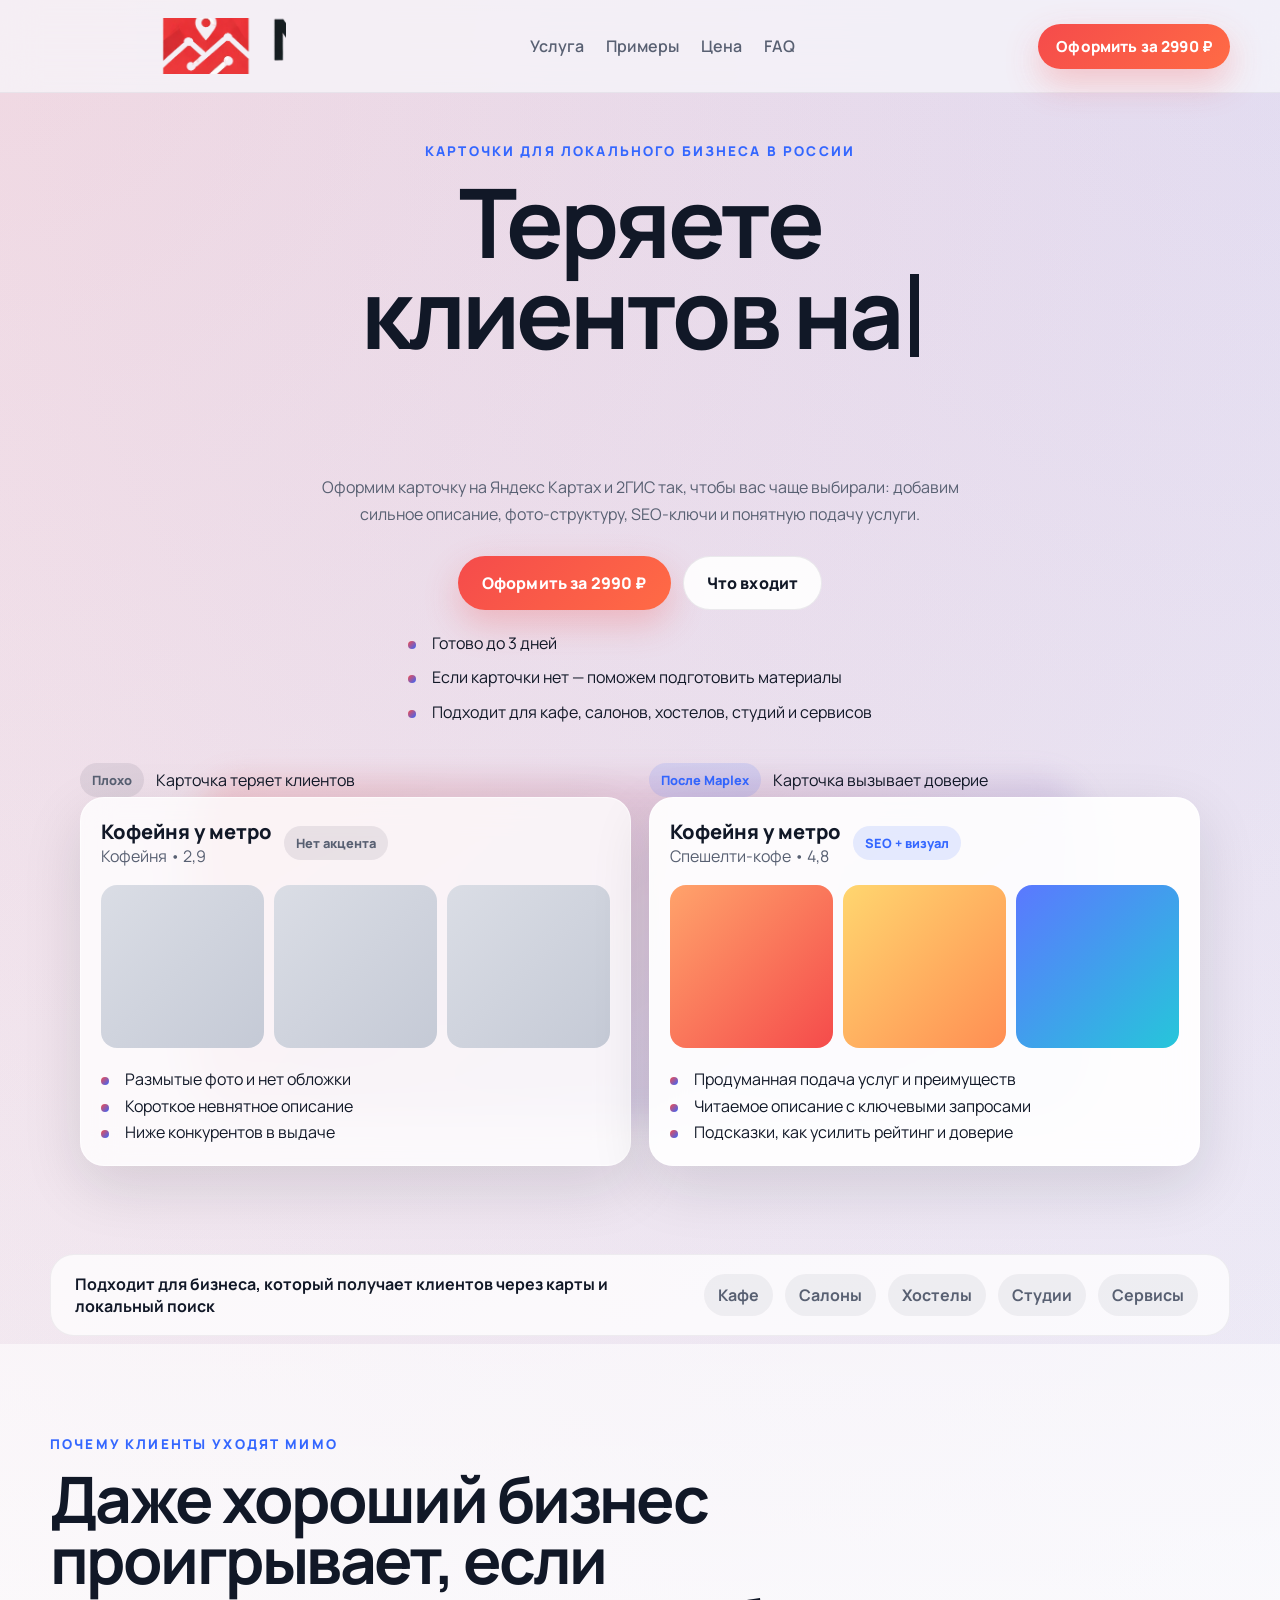
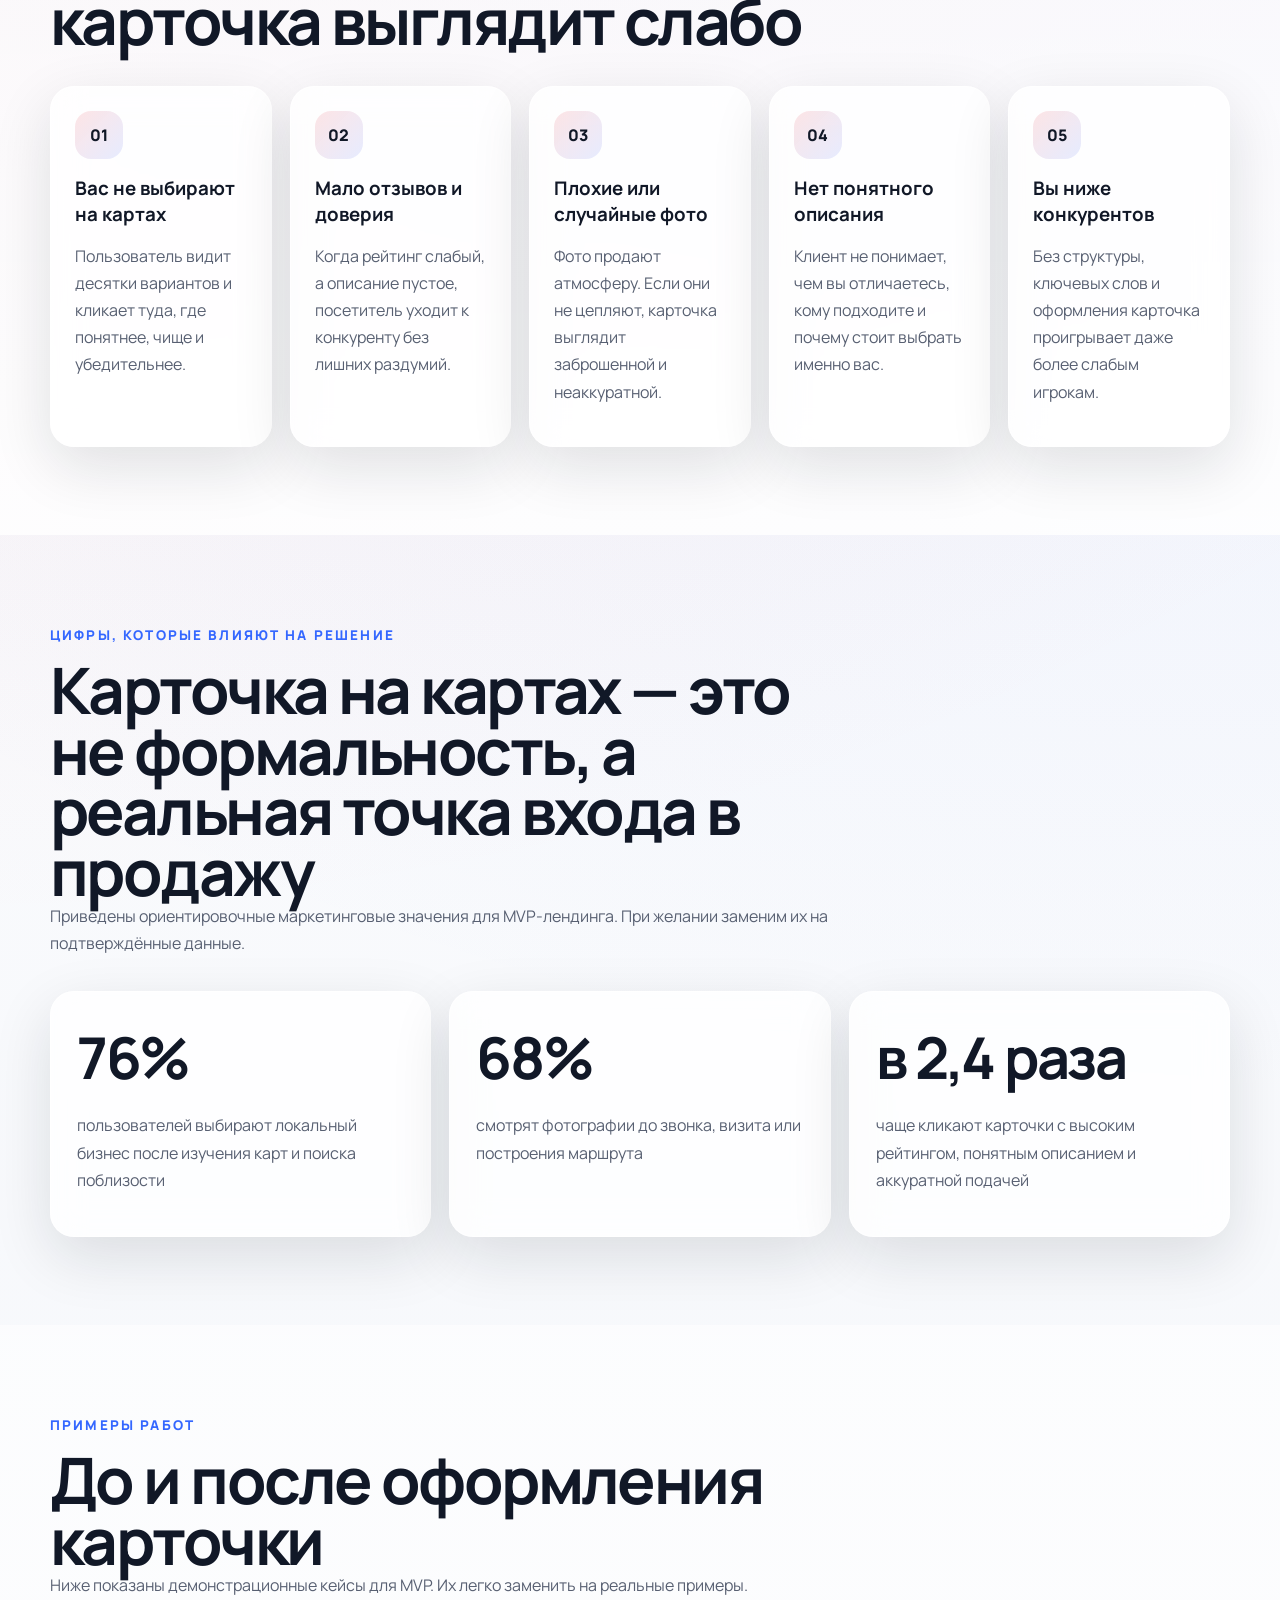
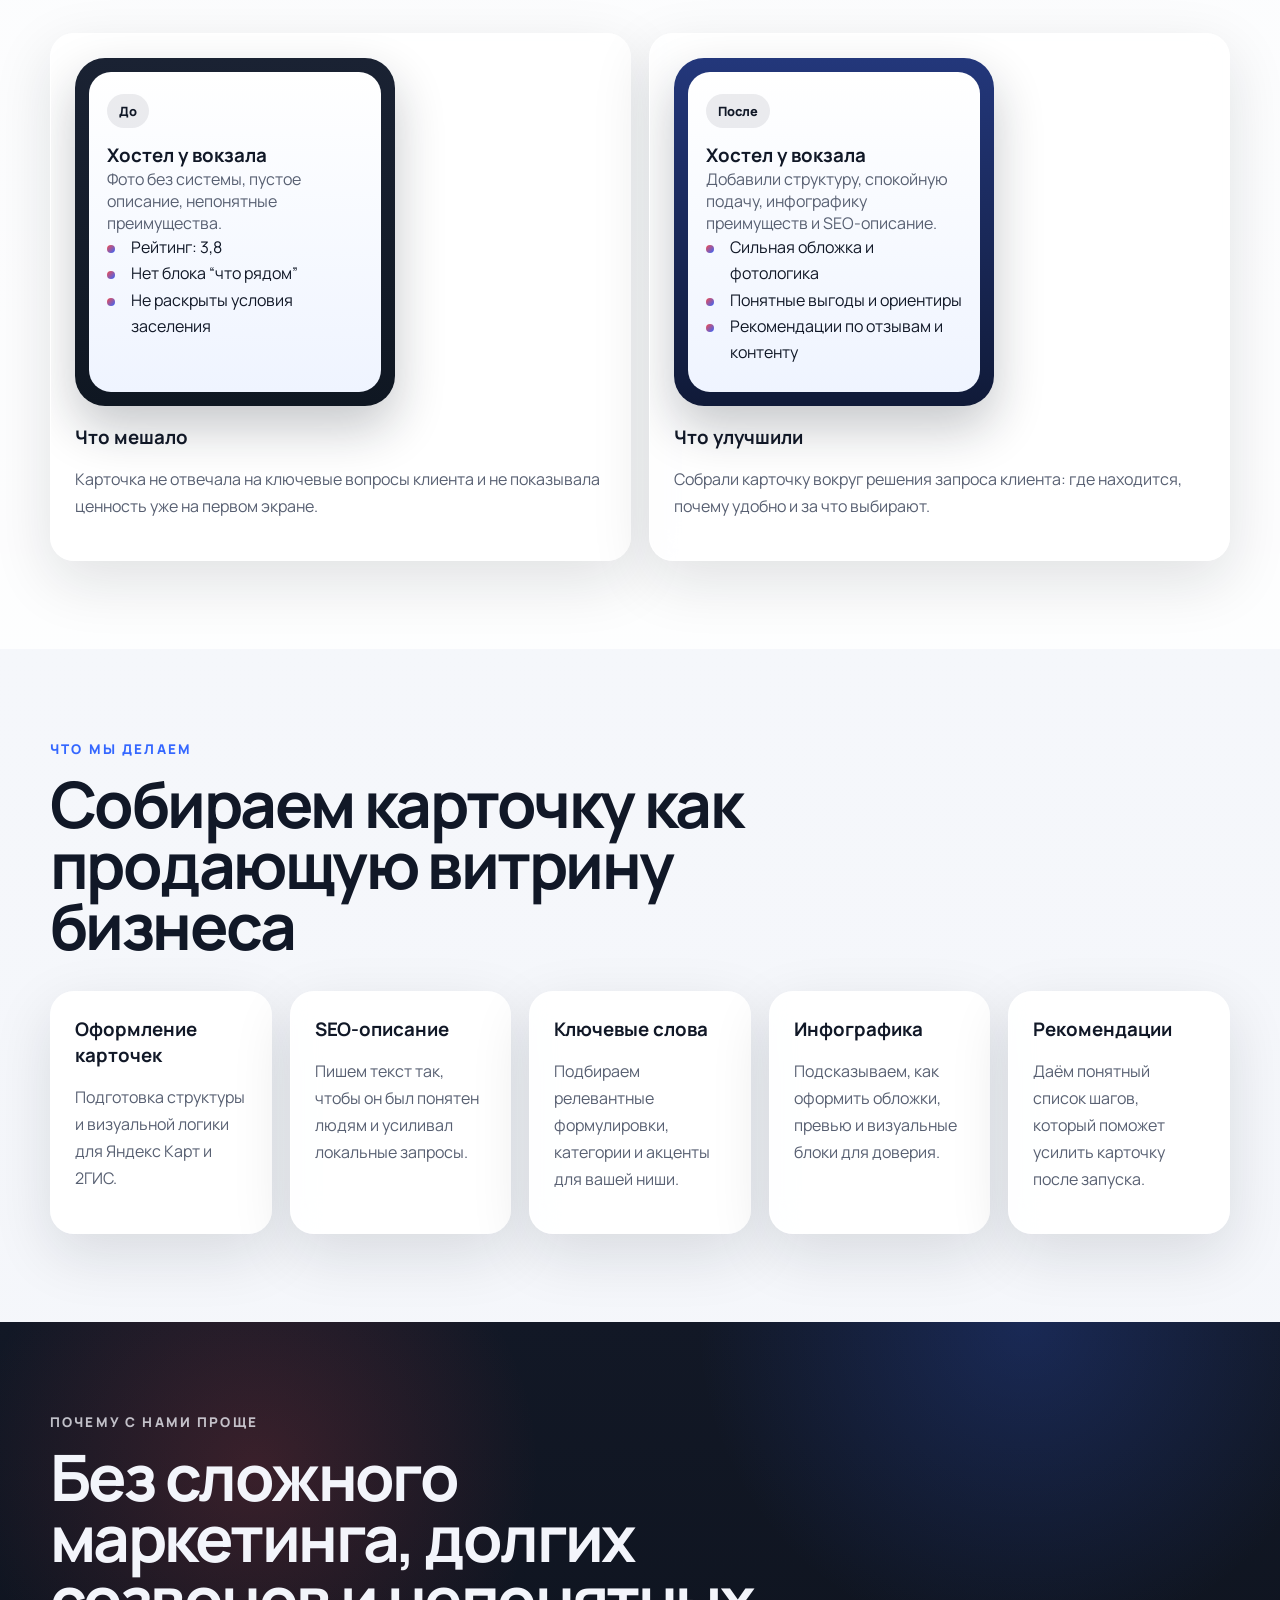
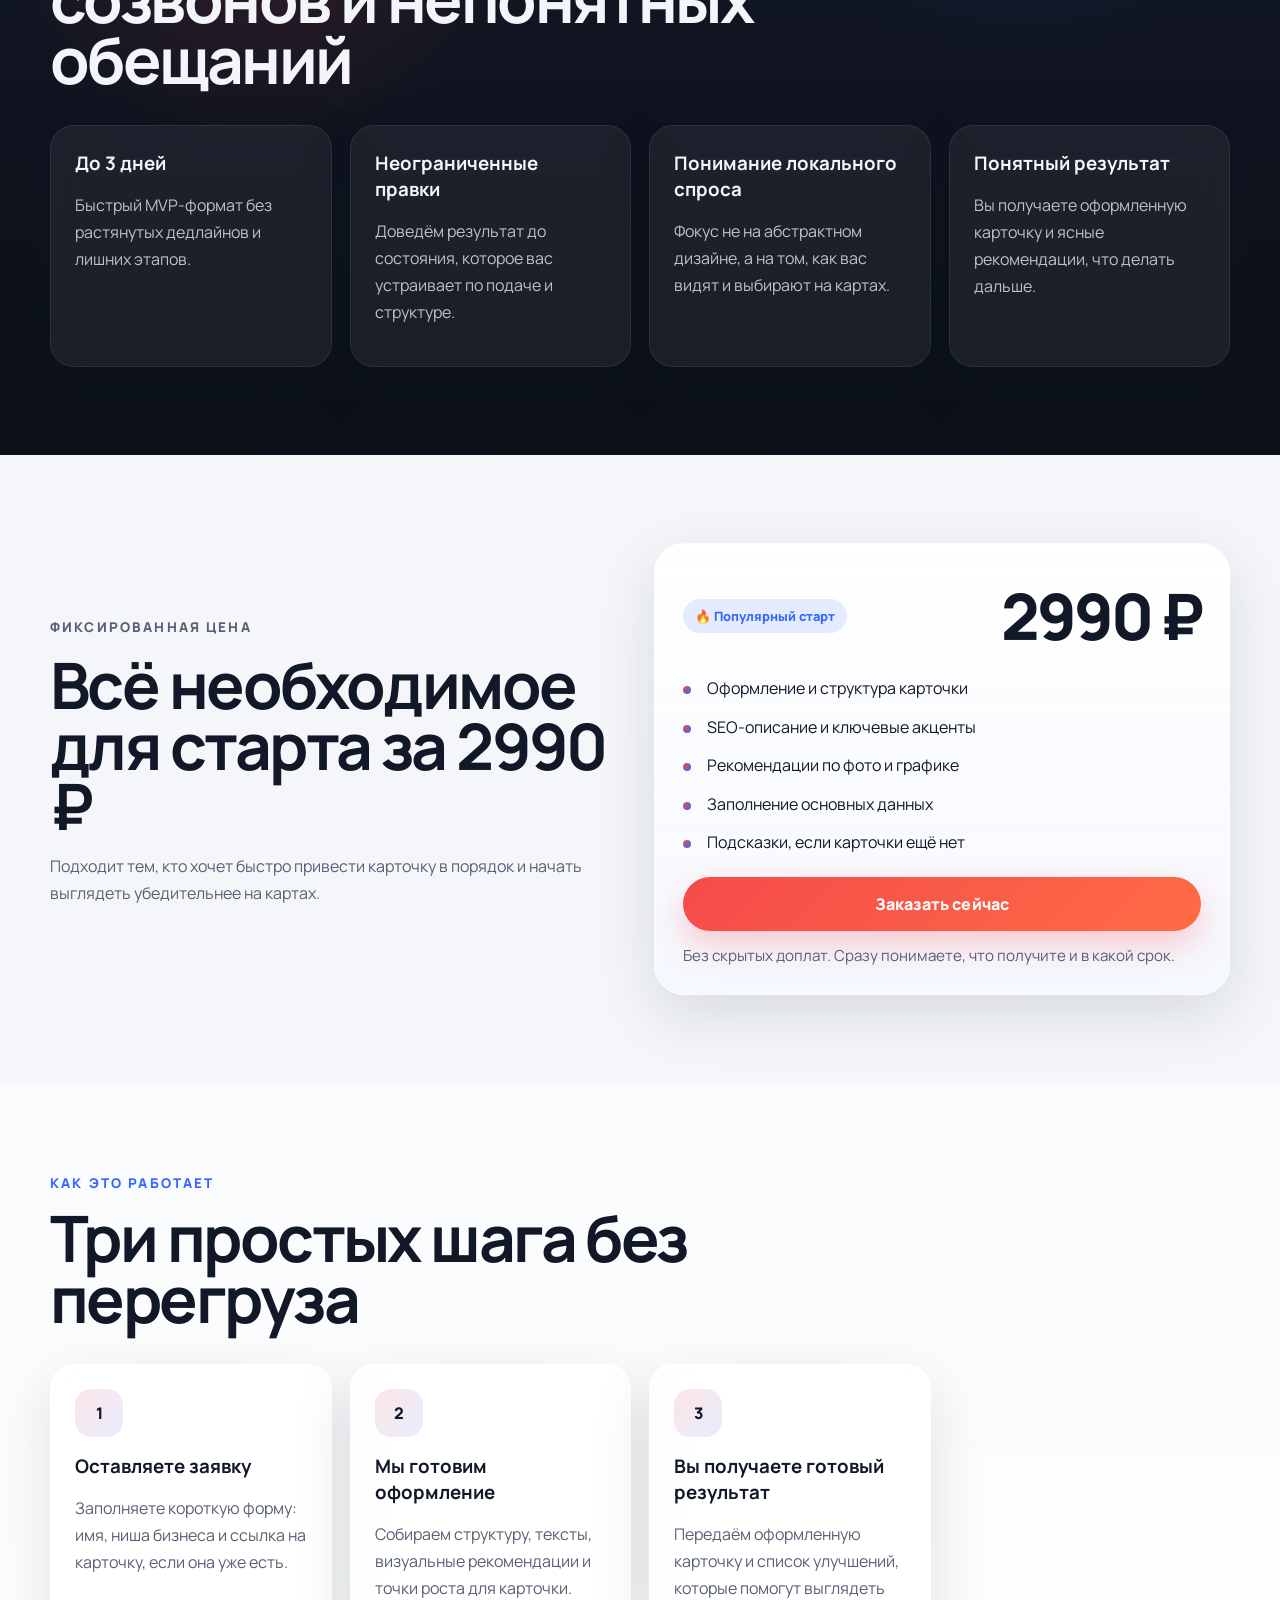
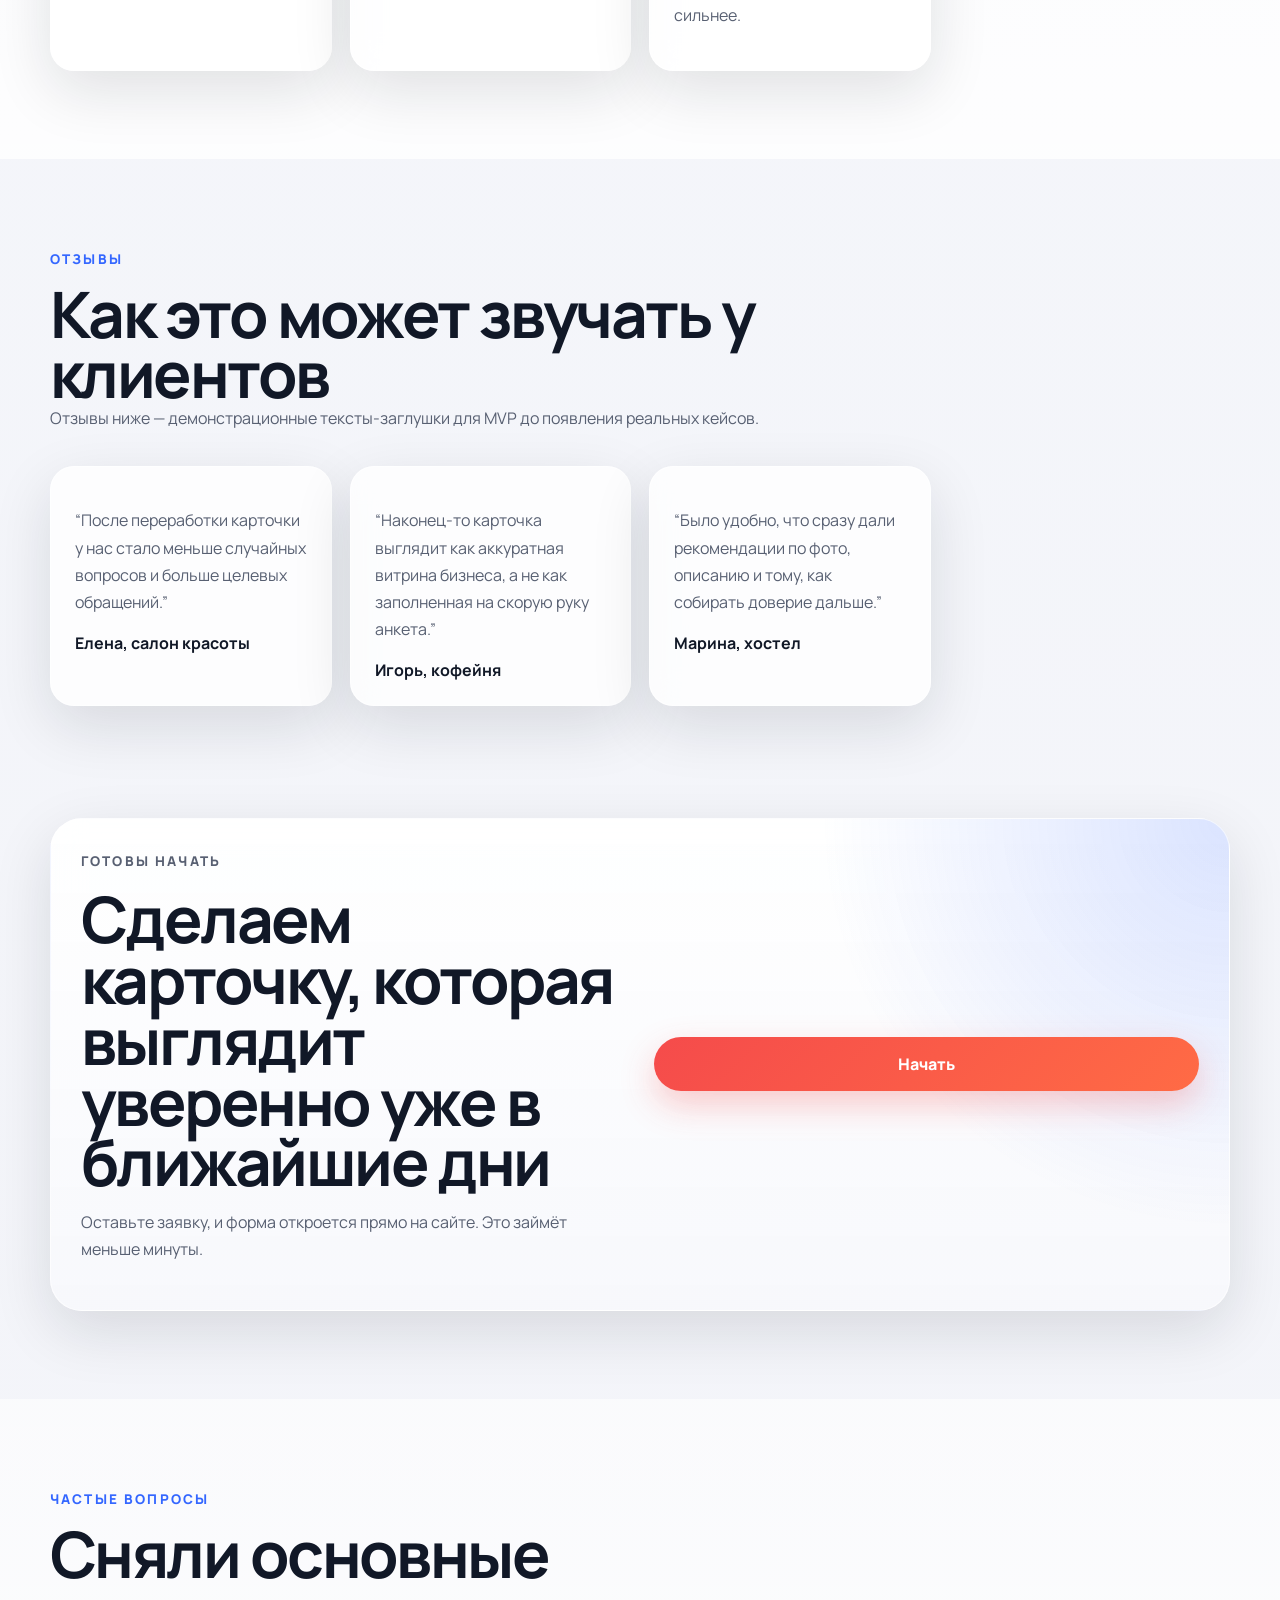
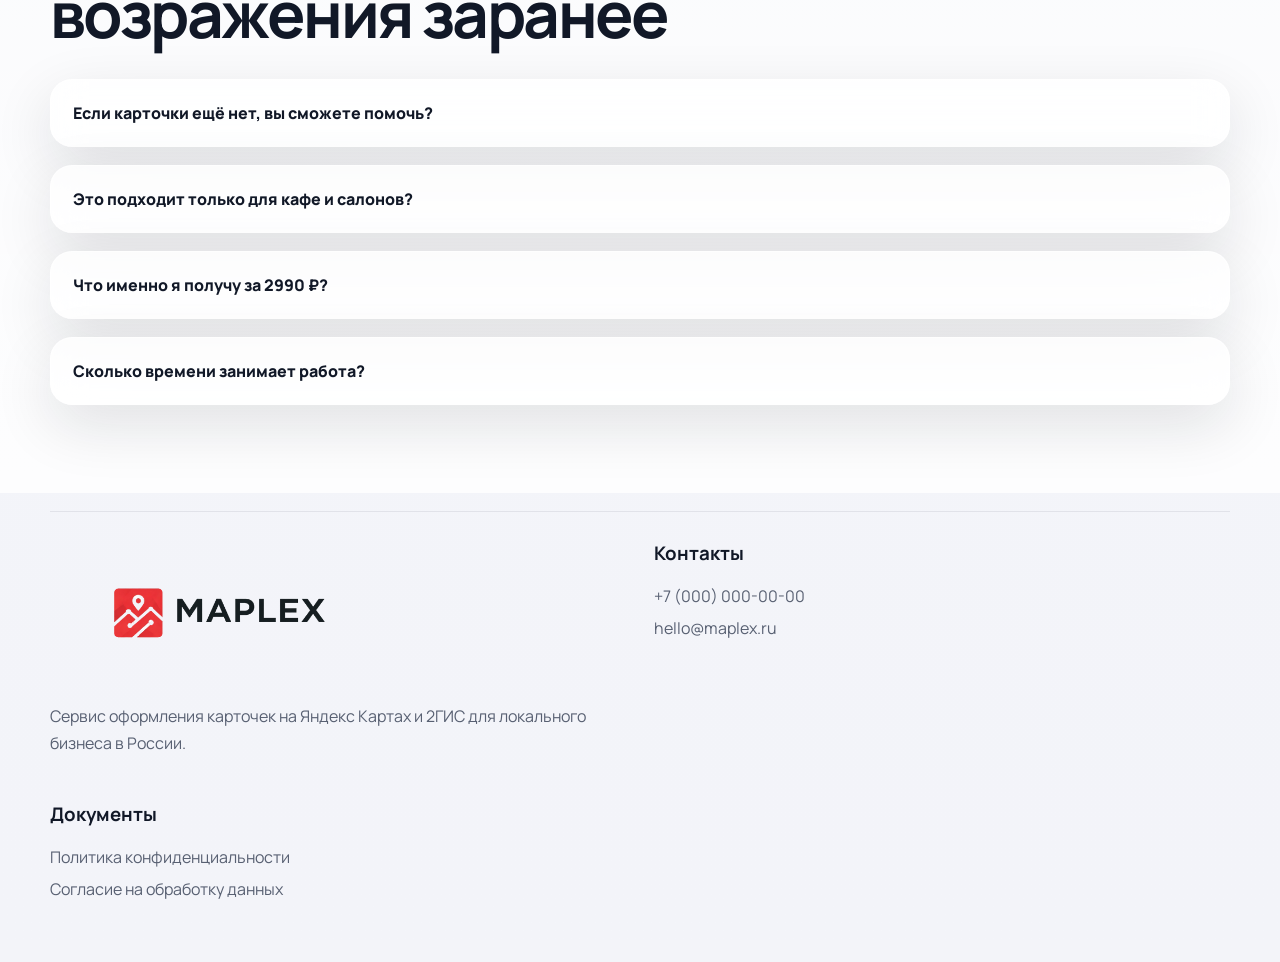
==== index.html @ 605f9a94 "Fix logo scale and strengthen typing effect" ====
<!DOCTYPE html>
<html lang="ru">
<head>
  <meta charset="UTF-8">
  <meta name="viewport" content="width=device-width, initial-scale=1.0">
  <title>Maplex — оформление карточек на Яндекс Картах и 2ГИС за 2990 ₽</title>
  <meta
    name="description"
    content="Maplex помогает локальному бизнесу оформить и улучшить карточки на Яндекс Картах и 2ГИС: фото, описание, SEO, инфографика и рекомендации. Готово до 3 дней за 2990 ₽."
  >
  <meta
    name="keywords"
    content="оформление карточки Яндекс Карты, оформление 2ГИС, оптимизация карточки бизнеса, продвижение на картах, локальный бизнес"
  >
  <meta property="og:title" content="Maplex — оформим карточку бизнеса за 2990 ₽">
  <meta property="og:description" content="Повысьте доверие и поток клиентов из Яндекс Карт и 2ГИС за 3 дня.">
  <meta property="og:type" content="website">
  <meta property="og:locale" content="ru_RU">
  <link rel="preconnect" href="https://fonts.googleapis.com">
  <link rel="preconnect" href="https://fonts.gstatic.com" crossorigin>
  <link
    href="https://fonts.googleapis.com/css2?family=Manrope:wght@400;500;600;700;800&display=swap"
    rel="stylesheet"
  >
  <link rel="stylesheet" href="styles.css">
</head>
<body>
  <div class="page-shell">
    <header class="site-header">
      <div class="container header-inner">
        <a class="brand" href="#hero" aria-label="Maplex">
          <span class="brand-frame">
            <img class="brand-logo" src="logo-final.png" alt="Логотип Maplex" width="312" height="68">
          </span>
        </a>
        <nav class="nav">
          <a href="#services">Услуга</a>
          <a href="#cases">Примеры</a>
          <a href="#pricing">Цена</a>
          <a href="#faq">FAQ</a>
        </nav>
        <button class="button button-small" type="button" data-open-modal>
          Оформить за 2990 ₽
        </button>
      </div>
    </header>

    <main>
      <section class="hero section" id="hero">
        <div class="container hero-grid">
          <div class="hero-copy reveal">
            <p class="eyebrow">Карточки для локального бизнеса в России</p>
            <h1 class="hero-title typed-text" data-typed-text="Теряете клиентов на картах из-за слабой карточки бизнеса">Теряете клиентов на картах из-за слабой карточки бизнеса</h1>
            <p class="hero-text">
              Оформим карточку на Яндекс Картах и 2ГИС так, чтобы вас чаще выбирали:
              добавим сильное описание, фото-структуру, SEO-ключи и понятную подачу услуги.
            </p>
            <div class="hero-actions">
              <button class="button" type="button" data-open-modal>Оформить за 2990 ₽</button>
              <a class="button button-secondary" href="#pricing">Что входит</a>
            </div>
            <ul class="hero-points">
              <li>Готово до 3 дней</li>
              <li>Если карточки нет — поможем подготовить материалы</li>
              <li>Подходит для кафе, салонов, хостелов, студий и сервисов</li>
            </ul>
          </div>

          <div class="hero-visual reveal">
            <div class="hero-compare-grid">
              <div class="compare-card compare-card-bad">
                <div class="compare-label">
                  <span class="status status-bad">Плохо</span>
                  <span>Карточка теряет клиентов</span>
                </div>
                <div class="map-card mock-card">
                  <div class="mock-top">
                    <div>
                      <p class="mock-title">Кофейня у метро</p>
                      <p class="mock-subtitle">Кофейня • 2,9</p>
                    </div>
                    <span class="pill pill-muted">Нет акцента</span>
                  </div>
                  <div class="photo-strip">
                    <div class="photo ghost"></div>
                    <div class="photo ghost"></div>
                    <div class="photo ghost"></div>
                  </div>
                  <ul class="mock-list">
                    <li>Размытые фото и нет обложки</li>
                    <li>Короткое невнятное описание</li>
                    <li>Ниже конкурентов в выдаче</li>
                  </ul>
                </div>
              </div>

              <div class="compare-card compare-card-good">
                <div class="compare-label">
                  <span class="status status-good">После Maplex</span>
                  <span>Карточка вызывает доверие</span>
                </div>
                <div class="map-card mock-card highlighted">
                  <div class="mock-top">
                    <div>
                      <p class="mock-title">Кофейня у метро</p>
                      <p class="mock-subtitle">Спешелти-кофе • 4,8</p>
                    </div>
                    <span class="pill pill-accent">SEO + визуал</span>
                  </div>
                  <div class="photo-strip">
                    <div class="photo vibrant"></div>
                    <div class="photo warm"></div>
                    <div class="photo vivid"></div>
                  </div>
                  <ul class="mock-list">
                    <li>Продуманная подача услуг и преимуществ</li>
                    <li>Читаемое описание с ключевыми запросами</li>
                    <li>Подсказки, как усилить рейтинг и доверие</li>
                  </ul>
                </div>
              </div>
            </div>
          </div>
        </div>
      </section>

      <section class="trusted-line">
        <div class="container trusted-line-inner">
          <p>Подходит для бизнеса, который получает клиентов через карты и локальный поиск</p>
          <div class="trusted-tags">
            <span>Кафе</span>
            <span>Салоны</span>
            <span>Хостелы</span>
            <span>Студии</span>
            <span>Сервисы</span>
          </div>
        </div>
      </section>

      <section class="section section-soft" id="pain">
        <div class="container">
          <div class="section-heading reveal">
            <p class="eyebrow">Почему клиенты уходят мимо</p>
            <h2>Даже хороший бизнес проигрывает, если карточка выглядит слабо</h2>
          </div>
          <div class="pain-grid">
            <article class="feature-card reveal">
              <div class="icon-badge">01</div>
              <h3>Вас не выбирают на картах</h3>
              <p>Пользователь видит десятки вариантов и кликает туда, где понятнее, чище и убедительнее.</p>
            </article>
            <article class="feature-card reveal">
              <div class="icon-badge">02</div>
              <h3>Мало отзывов и доверия</h3>
              <p>Когда рейтинг слабый, а описание пустое, посетитель уходит к конкуренту без лишних раздумий.</p>
            </article>
            <article class="feature-card reveal">
              <div class="icon-badge">03</div>
              <h3>Плохие или случайные фото</h3>
              <p>Фото продают атмосферу. Если они не цепляют, карточка выглядит заброшенной и неаккуратной.</p>
            </article>
            <article class="feature-card reveal">
              <div class="icon-badge">04</div>
              <h3>Нет понятного описания</h3>
              <p>Клиент не понимает, чем вы отличаетесь, кому подходите и почему стоит выбрать именно вас.</p>
            </article>
            <article class="feature-card reveal">
              <div class="icon-badge">05</div>
              <h3>Вы ниже конкурентов</h3>
              <p>Без структуры, ключевых слов и оформления карточка проигрывает даже более слабым игрокам.</p>
            </article>
          </div>
        </div>
      </section>

      <section class="section" id="stats">
        <div class="container">
          <div class="section-heading reveal">
            <p class="eyebrow">Цифры, которые влияют на решение</p>
            <h2>Карточка на картах — это не формальность, а реальная точка входа в продажу</h2>
            <p class="section-note">
              Приведены ориентировочные маркетинговые значения для MVP-лендинга. При желании заменим их на подтверждённые данные.
            </p>
          </div>
          <div class="stats-grid">
            <article class="stat-card reveal">
              <strong>76%</strong>
              <p>пользователей выбирают локальный бизнес после изучения карт и поиска поблизости</p>
            </article>
            <article class="stat-card reveal">
              <strong>68%</strong>
              <p>смотрят фотографии до звонка, визита или построения маршрута</p>
            </article>
            <article class="stat-card reveal">
              <strong>в 2,4 раза</strong>
              <p>чаще кликают карточки с высоким рейтингом, понятным описанием и аккуратной подачей</p>
            </article>
          </div>
        </div>
      </section>

      <section class="section section-soft" id="cases">
        <div class="container">
          <div class="section-heading reveal">
            <p class="eyebrow">Примеры работ</p>
            <h2>До и после оформления карточки</h2>
            <p class="section-note">Ниже показаны демонстрационные кейсы для MVP. Их легко заменить на реальные примеры.</p>
          </div>
          <div class="cases-grid">
            <article class="case-card reveal">
              <div class="case-visual">
                <div class="demo-phone">
                  <div class="demo-screen">
                    <span class="demo-tag">До</span>
                    <h3>Хостел у вокзала</h3>
                    <p>Фото без системы, пустое описание, непонятные преимущества.</p>
                    <ul>
                      <li>Рейтинг: 3,8</li>
                      <li>Нет блока “что рядом”</li>
                      <li>Не раскрыты условия заселения</li>
                    </ul>
                  </div>
                </div>
              </div>
              <div class="case-copy">
                <h3>Что мешало</h3>
                <p>Карточка не отвечала на ключевые вопросы клиента и не показывала ценность уже на первом экране.</p>
              </div>
            </article>
            <article class="case-card reveal">
              <div class="case-visual">
                <div class="demo-phone demo-phone-accent">
                  <div class="demo-screen">
                    <span class="demo-tag demo-tag-good">После</span>
                    <h3>Хостел у вокзала</h3>
                    <p>Добавили структуру, спокойную подачу, инфографику преимуществ и SEO-описание.</p>
                    <ul>
                      <li>Сильная обложка и фотологика</li>
                      <li>Понятные выгоды и ориентиры</li>
                      <li>Рекомендации по отзывам и контенту</li>
                    </ul>
                  </div>
                </div>
              </div>
              <div class="case-copy">
                <h3>Что улучшили</h3>
                <p>Собрали карточку вокруг решения запроса клиента: где находится, почему удобно и за что выбирают.</p>
              </div>
            </article>
          </div>
        </div>
      </section>

      <section class="section" id="services">
        <div class="container">
          <div class="section-heading reveal">
            <p class="eyebrow">Что мы делаем</p>
            <h2>Собираем карточку как продающую витрину бизнеса</h2>
          </div>
          <div class="services-grid">
            <article class="service-card reveal">
              <h3>Оформление карточек</h3>
              <p>Подготовка структуры и визуальной логики для Яндекс Карт и 2ГИС.</p>
            </article>
            <article class="service-card reveal">
              <h3>SEO-описание</h3>
              <p>Пишем текст так, чтобы он был понятен людям и усиливал локальные запросы.</p>
            </article>
            <article class="service-card reveal">
              <h3>Ключевые слова</h3>
              <p>Подбираем релевантные формулировки, категории и акценты для вашей ниши.</p>
            </article>
            <article class="service-card reveal">
              <h3>Инфографика</h3>
              <p>Подсказываем, как оформить обложки, превью и визуальные блоки для доверия.</p>
            </article>
            <article class="service-card reveal">
              <h3>Рекомендации</h3>
              <p>Даём понятный список шагов, который поможет усилить карточку после запуска.</p>
            </article>
          </div>
        </div>
      </section>

      <section class="section section-dark" id="benefits">
        <div class="container">
          <div class="section-heading light reveal">
            <p class="eyebrow">Почему с нами проще</p>
            <h2>Без сложного маркетинга, долгих созвонов и непонятных обещаний</h2>
          </div>
          <div class="benefits-grid">
            <article class="benefit-item reveal">
              <h3>До 3 дней</h3>
              <p>Быстрый MVP-формат без растянутых дедлайнов и лишних этапов.</p>
            </article>
            <article class="benefit-item reveal">
              <h3>Неограниченные правки</h3>
              <p>Доведём результат до состояния, которое вас устраивает по подаче и структуре.</p>
            </article>
            <article class="benefit-item reveal">
              <h3>Понимание локального спроса</h3>
              <p>Фокус не на абстрактном дизайне, а на том, как вас видят и выбирают на картах.</p>
            </article>
            <article class="benefit-item reveal">
              <h3>Понятный результат</h3>
              <p>Вы получаете оформленную карточку и ясные рекомендации, что делать дальше.</p>
            </article>
          </div>
        </div>
      </section>

      <section class="section" id="pricing">
        <div class="container pricing-wrap reveal">
          <div class="pricing-copy">
            <p class="eyebrow">Фиксированная цена</p>
            <h2>Всё необходимое для старта за 2990 ₽</h2>
            <p>Подходит тем, кто хочет быстро привести карточку в порядок и начать выглядеть убедительнее на картах.</p>
          </div>
          <div class="pricing-card">
            <div class="price-line">
              <span class="price-badge">🔥 Популярный старт</span>
              <strong>2990 ₽</strong>
            </div>
            <ul class="price-list">
              <li>Оформление и структура карточки</li>
              <li>SEO-описание и ключевые акценты</li>
              <li>Рекомендации по фото и графике</li>
              <li>Заполнение основных данных</li>
              <li>Подсказки, если карточки ещё нет</li>
            </ul>
            <button class="button button-wide" type="button" data-open-modal>Заказать сейчас</button>
            <p class="micro-copy">Без скрытых доплат. Сразу понимаете, что получите и в какой срок.</p>
          </div>
        </div>
      </section>

      <section class="section section-soft" id="process">
        <div class="container">
          <div class="section-heading reveal">
            <p class="eyebrow">Как это работает</p>
            <h2>Три простых шага без перегруза</h2>
          </div>
          <div class="steps-grid">
            <article class="step-card reveal">
              <span>1</span>
              <h3>Оставляете заявку</h3>
              <p>Заполняете короткую форму: имя, ниша бизнеса и ссылка на карточку, если она уже есть.</p>
            </article>
            <article class="step-card reveal">
              <span>2</span>
              <h3>Мы готовим оформление</h3>
              <p>Собираем структуру, тексты, визуальные рекомендации и точки роста для карточки.</p>
            </article>
            <article class="step-card reveal">
              <span>3</span>
              <h3>Вы получаете готовый результат</h3>
              <p>Передаём оформленную карточку и список улучшений, которые помогут выглядеть сильнее.</p>
            </article>
          </div>
        </div>
      </section>

      <section class="section" id="reviews">
        <div class="container">
          <div class="section-heading reveal">
            <p class="eyebrow">Отзывы</p>
            <h2>Как это может звучать у клиентов</h2>
            <p class="section-note">Отзывы ниже — демонстрационные тексты-заглушки для MVP до появления реальных кейсов.</p>
          </div>
          <div class="reviews-grid">
            <article class="review-card reveal">
              <p>“После переработки карточки у нас стало меньше случайных вопросов и больше целевых обращений.”</p>
              <strong>Елена, салон красоты</strong>
            </article>
            <article class="review-card reveal">
              <p>“Наконец-то карточка выглядит как аккуратная витрина бизнеса, а не как заполненная на скорую руку анкета.”</p>
              <strong>Игорь, кофейня</strong>
            </article>
            <article class="review-card reveal">
              <p>“Было удобно, что сразу дали рекомендации по фото, описанию и тому, как собирать доверие дальше.”</p>
              <strong>Марина, хостел</strong>
            </article>
          </div>
        </div>
      </section>

      <section class="section cta-section" id="contact">
        <div class="container cta-box reveal">
          <div>
            <p class="eyebrow">Готовы начать</p>
            <h2>Сделаем карточку, которая выглядит уверенно уже в ближайшие дни</h2>
            <p>Оставьте заявку, и форма откроется прямо на сайте. Это займёт меньше минуты.</p>
          </div>
          <button class="button" type="button" data-open-modal>Начать</button>
        </div>
      </section>

      <section class="section section-soft" id="faq">
        <div class="container">
          <div class="section-heading reveal">
            <p class="eyebrow">Частые вопросы</p>
            <h2>Сняли основные возражения заранее</h2>
          </div>
          <div class="faq-list">
            <details class="faq-item reveal">
              <summary>Если карточки ещё нет, вы сможете помочь?</summary>
              <p>Да. Подскажем, какие материалы нужны для старта, и подготовим основу, чтобы вам было проще запуститься.</p>
            </details>
            <details class="faq-item reveal">
              <summary>Это подходит только для кафе и салонов?</summary>
              <p>Нет. Услуга рассчитана на любой локальный бизнес, который получает клиентов через карты и поиск поблизости.</p>
            </details>
            <details class="faq-item reveal">
              <summary>Что именно я получу за 2990 ₽?</summary>
              <p>Оформление карточки, SEO-описание, ключевые акценты, рекомендации по визуалу и понятную структуру для заполнения.</p>
            </details>
            <details class="faq-item reveal">
              <summary>Сколько времени занимает работа?</summary>
              <p>Обычно до 3 дней, если материалы уже есть. Если чего-то не хватает, подскажем самый короткий путь, как это закрыть.</p>
            </details>
          </div>
        </div>
      </section>
    </main>

    <footer class="site-footer">
      <div class="container footer-grid">
        <div>
          <img class="footer-logo" src="logo-final.png" alt="Maplex" width="312" height="68">
          <p class="footer-text">
            Сервис оформления карточек на Яндекс Картах и 2ГИС для локального бизнеса в России.
          </p>
        </div>
        <div>
          <h3>Контакты</h3>
          <a href="tel:+70000000000">+7 (000) 000-00-00</a>
          <a href="mailto:hello@maplex.ru">hello@maplex.ru</a>
        </div>
        <div>
          <h3>Документы</h3>
          <a href="privacy.html">Политика конфиденциальности</a>
          <a href="consent.html">Согласие на обработку данных</a>
        </div>
      </div>
    </footer>
  </div>

  <div class="modal" id="lead-modal" aria-hidden="true" role="dialog" aria-modal="true" aria-labelledby="lead-title">
    <div class="modal-backdrop" data-close-modal></div>
    <div class="modal-dialog">
      <button class="modal-close" type="button" aria-label="Закрыть форму" data-close-modal>×</button>
      <div class="modal-copy">
        <p class="eyebrow">Заявка на оформление</p>
        <h2 id="lead-title">Оставьте контакты, и мы вернёмся с планом по вашей карточке</h2>
        <p>Можно оставить телефон или email. Если карточка уже есть, прикрепите ссылку — это ускорит старт.</p>
      </div>
      <form class="lead-form" id="lead-form">
        <label>
          Имя
          <input type="text" name="name" placeholder="Как к вам обращаться" required>
        </label>
        <label>
          Бизнес
          <input type="text" name="business" placeholder="Например: кофейня, салон, хостел" required>
        </label>
        <label>
          Ссылка на карточку
          <input type="url" name="listing" placeholder="https://...">
        </label>
        <label>
          Телефон или email
          <input type="text" name="contact" placeholder="+7 ... или name@email.ru" required>
        </label>
        <label class="checkbox">
          <input type="checkbox" name="terms" required>
          <span>
            Нажимая кнопку, вы соглашаетесь с
            <a href="privacy.html" target="_blank" rel="noopener noreferrer">политикой конфиденциальности</a>
            и
            <a href="consent.html" target="_blank" rel="noopener noreferrer">обработкой персональных данных</a>.
          </span>
        </label>
        <button class="button button-wide" type="submit">Отправить заявку</button>
        <p class="form-hint">Форма демонстрационная: после интеграции можно подключить Telegram, email или CRM.</p>
        <p class="form-result" id="form-result" aria-live="polite"></p>
      </form>
    </div>
  </div>

  <script src="script.js"></script>
</body>
</html>
---- styles.css ----
:root {
  --bg: #f7f7fb;
  --surface: rgba(255, 255, 255, 0.78);
  --surface-solid: #ffffff;
  --surface-dark: #0f1722;
  --text: #111827;
  --muted: #586072;
  --line: rgba(17, 24, 39, 0.08);
  --accent: #f54b4b;
  --accent-2: #3467ff;
  --accent-soft: rgba(52, 103, 255, 0.12);
  --success: #1faa73;
  --shadow: 0 20px 60px rgba(15, 23, 34, 0.12);
  --radius-xl: 32px;
  --radius-lg: 24px;
  --radius-md: 18px;
  --container: 1180px;
}

*,
*::before,
*::after {
  box-sizing: border-box;
}

html {
  scroll-behavior: smooth;
}

body {
  margin: 0;
  font-family: "Manrope", sans-serif;
  color: var(--text);
  background:
    radial-gradient(circle at top left, rgba(245, 75, 75, 0.16), transparent 28%),
    radial-gradient(circle at top right, rgba(52, 103, 255, 0.15), transparent 30%),
    linear-gradient(180deg, #ffffff 0%, #f5f7fb 42%, #f3f4f9 100%);
}

img {
  max-width: 100%;
  display: block;
}

a {
  color: inherit;
  text-decoration: none;
}

button,
input {
  font: inherit;
}

.page-shell {
  overflow: clip;
}

.container {
  width: min(var(--container), calc(100% - 32px));
  margin: 0 auto;
}

.section {
  padding: 88px 0;
}

.section-soft {
  background: linear-gradient(180deg, rgba(255, 255, 255, 0.58), rgba(255, 255, 255, 0.84));
}

.section-dark {
  background:
    radial-gradient(circle at 20% 20%, rgba(245, 75, 75, 0.18), transparent 24%),
    radial-gradient(circle at 80% 0%, rgba(52, 103, 255, 0.22), transparent 26%),
    linear-gradient(180deg, #121826, #0c111a);
  color: #f3f5fb;
}

.site-header {
  position: sticky;
  top: 0;
  z-index: 40;
  backdrop-filter: blur(18px);
  background: rgba(247, 247, 251, 0.72);
  border-bottom: 1px solid rgba(17, 24, 39, 0.05);
}

.header-inner {
  display: flex;
  align-items: center;
  justify-content: space-between;
  gap: 16px;
  min-height: 92px;
}

.brand {
  display: inline-flex;
  align-items: center;
  flex: 0 0 auto;
  padding: 6px 0;
}

.brand-frame {
  width: 236px;
  height: 56px;
  overflow: hidden;
  display: inline-flex;
  align-items: center;
}

.brand-logo {
  width: 100%;
  height: auto;
  display: block;
  transform: scale(2.55);
  transform-origin: left center;
}

.footer-logo {
  width: 220px;
  height: auto;
  transform: scale(1.55);
  transform-origin: left center;
}

.nav {
  display: none;
  gap: 22px;
  color: var(--muted);
  font-weight: 600;
}

.nav a:hover {
  color: var(--text);
}

.button {
  border: none;
  border-radius: 999px;
  background: linear-gradient(135deg, var(--accent), #ff6b45);
  color: #fff;
  padding: 16px 24px;
  font-weight: 800;
  letter-spacing: 0.01em;
  cursor: pointer;
  box-shadow: 0 14px 34px rgba(245, 75, 75, 0.28);
  transition: transform 0.2s ease, box-shadow 0.2s ease, opacity 0.2s ease;
}

.button:hover,
.button:focus-visible {
  transform: translateY(-2px);
  box-shadow: 0 18px 38px rgba(245, 75, 75, 0.34);
}

.button-secondary {
  background: rgba(255, 255, 255, 0.9);
  color: var(--text);
  box-shadow: inset 0 0 0 1px rgba(17, 24, 39, 0.08);
}

.button-small {
  padding: 12px 18px;
  font-size: 0.95rem;
}

.button-wide {
  width: 100%;
  justify-content: center;
}

.hero {
  padding-top: 46px;
}

.hero-grid,
.pricing-wrap,
.cta-box,
.trusted-line-inner,
.footer-grid {
  display: grid;
  gap: 28px;
}

.hero-copy h1,
.section-heading h2,
.pricing-copy h2,
.cta-box h2 {
  margin: 0;
  line-height: 0.95;
  letter-spacing: -0.04em;
}

.hero-copy h1 {
  font-size: clamp(3.1rem, 8vw, 6rem);
  max-width: 13.2ch;
  margin-left: auto;
  margin-right: auto;
}

.hero-title {
  text-wrap: balance;
}

.typed-text {
  position: relative;
  min-height: 3.1em;
}

.typed-text::after {
  content: "";
  display: inline-block;
  width: 0.1em;
  height: 0.86em;
  margin-left: 0.1em;
  vertical-align: -0.08em;
  background: currentColor;
  animation: caret-blink 0.9s steps(1, end) infinite;
}

.hero-text,
.section-note,
.footer-text,
.service-card p,
.feature-card p,
.benefit-item p,
.step-card p,
.review-card p,
.case-copy p,
.pricing-copy p,
.cta-box p,
.stat-card p {
  color: var(--muted);
  line-height: 1.7;
}

.section-dark .benefit-item p,
.section-dark .section-heading p {
  color: rgba(243, 245, 251, 0.76);
}

.eyebrow {
  margin: 0 0 16px;
  display: inline-flex;
  align-items: center;
  gap: 8px;
  font-size: 0.84rem;
  font-weight: 800;
  text-transform: uppercase;
  letter-spacing: 0.16em;
  color: var(--accent-2);
}

.hero-actions {
  display: flex;
  flex-direction: column;
  gap: 12px;
  margin: 28px 0 20px;
  justify-content: center;
}

.hero-points,
.mock-list,
.price-list,
.demo-screen ul {
  margin: 0;
  padding: 0;
  list-style: none;
}

.hero-points li,
.mock-list li,
.price-list li,
.demo-screen li {
  position: relative;
  padding-left: 24px;
  line-height: 1.65;
}

.hero-points li::before,
.mock-list li::before,
.price-list li::before,
.demo-screen li::before {
  content: "";
  position: absolute;
  left: 0;
  top: 11px;
  width: 8px;
  height: 8px;
  border-radius: 50%;
  background: linear-gradient(135deg, var(--accent), var(--accent-2));
}

.hero-visual {
  position: relative;
  width: 100%;
  max-width: 1120px;
  margin: 0 auto;
}

.hero-visual::before {
  content: "";
  position: absolute;
  inset: 6% 10% auto;
  height: 82%;
  border-radius: 52px;
  background: linear-gradient(145deg, rgba(245, 75, 75, 0.18), rgba(52, 103, 255, 0.15));
  filter: blur(14px);
}

.hero-copy {
  max-width: 900px;
  margin: 0 auto;
  text-align: center;
}

.hero-copy .eyebrow {
  justify-content: center;
}

.hero-copy .hero-text {
  max-width: 700px;
  margin: 0 auto;
}

.hero-copy .hero-points {
  display: inline-grid;
  gap: 8px;
  text-align: left;
}

.hero-compare-grid {
  display: grid;
  gap: 18px;
  margin-top: 10px;
}

.compare-card {
  position: relative;
  z-index: 1;
  margin-bottom: 0;
}

.compare-label,
.trusted-tags,
.mock-top,
.price-line {
  display: flex;
  align-items: center;
  gap: 12px;
  flex-wrap: wrap;
}

.map-card,
.feature-card,
.stat-card,
.service-card,
.review-card,
.step-card,
.benefit-item,
.pricing-card,
.cta-box,
.case-card,
.faq-item,
.modal-dialog {
  background: var(--surface);
  border: 1px solid rgba(255, 255, 255, 0.62);
  box-shadow: var(--shadow);
  backdrop-filter: blur(16px);
}

.mock-card {
  padding: 20px;
  border-radius: var(--radius-lg);
}

.highlighted {
  background: rgba(255, 255, 255, 0.92);
}

.status,
.pill,
.demo-tag,
.price-badge {
  display: inline-flex;
  align-items: center;
  justify-content: center;
  border-radius: 999px;
  padding: 8px 12px;
  font-size: 0.8rem;
  font-weight: 800;
}

.status-bad,
.pill-muted {
  background: rgba(17, 24, 39, 0.08);
  color: var(--muted);
}

.status-good,
.pill-accent,
.demo-tag-good,
.price-badge {
  background: rgba(52, 103, 255, 0.12);
  color: var(--accent-2);
}

.mock-title,
.demo-screen h3,
.feature-card h3,
.service-card h3,
.benefit-item h3,
.step-card h3,
.case-copy h3,
.review-card strong,
.faq-item summary,
.pricing-card strong {
  margin: 0;
}

.mock-title,
.pricing-card strong {
  font-size: 1.25rem;
  font-weight: 800;
}

.mock-subtitle,
.demo-screen p,
.section-note,
.micro-copy,
.form-hint,
.form-result {
  margin: 0;
  color: var(--muted);
}

.photo-strip {
  display: grid;
  grid-template-columns: repeat(3, 1fr);
  gap: 10px;
  margin: 18px 0;
}

.photo {
  aspect-ratio: 1 / 1;
  border-radius: 16px;
}

.ghost {
  background: linear-gradient(135deg, #dadde5, #c5cad6);
}

.vibrant {
  background: linear-gradient(135deg, #ffa36b, #f54b4b);
}

.warm {
  background: linear-gradient(135deg, #ffd66f, #ff8e53);
}

.vivid {
  background: linear-gradient(135deg, #5b78ff, #26c6da);
}

.trusted-line {
  padding: 0 0 8px;
}

.trusted-line-inner {
  padding: 18px 24px;
  border-radius: 24px;
  background: rgba(255, 255, 255, 0.74);
  border: 1px solid rgba(17, 24, 39, 0.06);
}

.trusted-line p {
  margin: 0;
  font-weight: 700;
}

.trusted-tags span {
  padding: 10px 14px;
  border-radius: 999px;
  background: rgba(17, 24, 39, 0.05);
  color: var(--muted);
  font-weight: 700;
}

.section-heading {
  max-width: 780px;
  margin-bottom: 34px;
}

.section-heading h2,
.pricing-copy h2,
.cta-box h2 {
  font-size: clamp(2rem, 6vw, 4rem);
}

.pain-grid,
.stats-grid,
.cases-grid,
.services-grid,
.benefits-grid,
.steps-grid,
.reviews-grid,
.faq-list {
  display: grid;
  gap: 18px;
}

.feature-card,
.service-card,
.review-card,
.step-card,
.benefit-item,
.case-card {
  border-radius: var(--radius-lg);
  padding: 24px;
  transition: transform 0.22s ease, box-shadow 0.22s ease;
}

.feature-card:hover,
.service-card:hover,
.review-card:hover,
.step-card:hover,
.benefit-item:hover,
.case-card:hover {
  transform: translateY(-4px);
  box-shadow: 0 24px 46px rgba(15, 23, 34, 0.14);
}

.icon-badge,
.step-card span {
  width: 48px;
  height: 48px;
  display: inline-grid;
  place-items: center;
  border-radius: 16px;
  background: linear-gradient(135deg, rgba(245, 75, 75, 0.14), rgba(52, 103, 255, 0.12));
  color: var(--text);
  font-weight: 800;
  margin-bottom: 16px;
}

.stat-card {
  border-radius: var(--radius-lg);
  padding: 26px;
}

.stat-card strong {
  display: block;
  font-size: clamp(2rem, 7vw, 3.6rem);
  letter-spacing: -0.04em;
  margin-bottom: 10px;
}

.case-card {
  overflow: hidden;
}

.case-visual {
  margin-bottom: 18px;
}

.demo-phone {
  width: min(320px, 100%);
  padding: 14px;
  border-radius: 30px;
  background: linear-gradient(180deg, #1a2233, #0f1722);
  box-shadow: 0 22px 50px rgba(17, 24, 39, 0.24);
}

.demo-phone-accent {
  background: linear-gradient(180deg, #23377b, #101a38);
}

.demo-screen {
  min-height: 320px;
  border-radius: 22px;
  background: linear-gradient(180deg, #ffffff, #eff4ff);
  padding: 22px 18px;
}

.demo-tag {
  background: rgba(17, 24, 39, 0.08);
  color: var(--text);
  margin-bottom: 14px;
}

.services-grid .service-card {
  background: rgba(255, 255, 255, 0.92);
}

.benefits-grid .benefit-item {
  background: rgba(255, 255, 255, 0.06);
  border: 1px solid rgba(255, 255, 255, 0.08);
}

.pricing-wrap {
  align-items: center;
}

.pricing-card {
  border-radius: 30px;
  padding: 28px;
  background: linear-gradient(180deg, rgba(255, 255, 255, 0.96), rgba(245, 247, 255, 0.92));
}

.price-line {
  justify-content: space-between;
  margin-bottom: 16px;
}

.pricing-card strong {
  font-size: clamp(2.2rem, 8vw, 4rem);
  letter-spacing: -0.05em;
}

.price-list {
  display: grid;
  gap: 12px;
  margin-bottom: 22px;
}

.micro-copy {
  margin-top: 14px;
  font-size: 0.95rem;
}

.cta-section {
  padding-top: 24px;
}

.cta-box {
  border-radius: 32px;
  padding: 30px;
  align-items: center;
  background:
    radial-gradient(circle at top right, rgba(52, 103, 255, 0.18), transparent 32%),
    linear-gradient(180deg, rgba(255, 255, 255, 0.92), rgba(247, 248, 252, 0.96));
}

.faq-item {
  border-radius: 22px;
  padding: 0 22px;
}

.faq-item summary {
  list-style: none;
  cursor: pointer;
  padding: 22px 0;
  font-weight: 800;
}

.faq-item summary::-webkit-details-marker {
  display: none;
}

.faq-item p {
  margin: 0 0 20px;
  color: var(--muted);
  line-height: 1.7;
}

.site-footer {
  padding: 18px 0 42px;
}

.footer-grid {
  padding: 28px 0 10px;
  border-top: 1px solid rgba(17, 24, 39, 0.08);
}

.footer-grid h3 {
  margin-top: 0;
}

.footer-grid a {
  display: block;
  margin-bottom: 10px;
  color: var(--muted);
}

.footer-grid a:hover {
  color: var(--text);
}

.modal {
  position: fixed;
  inset: 0;
  display: grid;
  place-items: center;
  padding: 20px;
  opacity: 0;
  pointer-events: none;
  transition: opacity 0.2s ease;
  z-index: 80;
}

.modal.is-open {
  opacity: 1;
  pointer-events: auto;
}

.modal-backdrop {
  position: absolute;
  inset: 0;
  background: rgba(10, 14, 22, 0.52);
  backdrop-filter: blur(6px);
}

.modal-dialog {
  position: relative;
  width: min(680px, 100%);
  border-radius: 28px;
  padding: 28px;
  background: rgba(255, 255, 255, 0.96);
}

.modal-close {
  position: absolute;
  right: 16px;
  top: 16px;
  border: none;
  background: rgba(17, 24, 39, 0.06);
  width: 40px;
  height: 40px;
  border-radius: 50%;
  font-size: 1.5rem;
  cursor: pointer;
}

.lead-form {
  display: grid;
  gap: 14px;
  margin-top: 18px;
}

.lead-form label {
  display: grid;
  gap: 8px;
  font-weight: 700;
}

.lead-form input {
  width: 100%;
  border-radius: 16px;
  border: 1px solid rgba(17, 24, 39, 0.12);
  padding: 15px 16px;
  background: #fff;
}

.lead-form input:focus {
  outline: 2px solid rgba(52, 103, 255, 0.18);
  border-color: rgba(52, 103, 255, 0.4);
}

.checkbox {
  grid-template-columns: 20px 1fr;
  align-items: start;
  gap: 12px;
  font-weight: 500;
  color: var(--muted);
}

.checkbox input {
  margin-top: 4px;
}

.form-result {
  min-height: 24px;
  font-weight: 700;
}

.form-result.success {
  color: var(--success);
}

.form-result.error {
  color: #d93d3d;
}

.reveal {
  opacity: 0;
  transform: translateY(24px);
  transition: opacity 0.6s ease, transform 0.6s ease;
}

.reveal.is-visible {
  opacity: 1;
  transform: translateY(0);
}

@keyframes caret-blink {
  0%,
  49% {
    opacity: 1;
  }

  50%,
  100% {
    opacity: 0;
  }
}

body.modal-open {
  overflow: hidden;
}

.legal-main {
  min-height: 100vh;
  display: grid;
  align-items: start;
  padding: 48px 0 80px;
}

.legal-card {
  background: rgba(255, 255, 255, 0.94);
  border-radius: 28px;
  padding: 32px;
  box-shadow: var(--shadow);
}

.legal-card h1 {
  font-size: clamp(2rem, 5vw, 3.5rem);
  letter-spacing: -0.04em;
  margin-top: 0;
}

.legal-card h2 {
  margin-top: 30px;
}

.legal-card p,
.legal-card li {
  color: var(--muted);
  line-height: 1.75;
}

.legal-card ul {
  padding-left: 18px;
}

@media (min-width: 768px) {
  .hero-actions {
    flex-direction: row;
    flex-wrap: wrap;
  }

  .hero-grid {
    justify-items: center;
  }

  .pricing-wrap,
  .cta-box,
  .footer-grid {
    grid-template-columns: repeat(2, minmax(0, 1fr));
  }

  .trusted-line-inner {
    grid-template-columns: 1.2fr 1fr;
    align-items: center;
  }

  .pain-grid,
  .services-grid,
  .benefits-grid,
  .steps-grid,
  .reviews-grid {
    grid-template-columns: repeat(2, minmax(0, 1fr));
  }

  .stats-grid {
    grid-template-columns: repeat(3, minmax(0, 1fr));
  }

  .cases-grid {
    grid-template-columns: repeat(2, minmax(0, 1fr));
  }

  .hero-compare-grid {
    grid-template-columns: repeat(2, minmax(0, 1fr));
    align-items: start;
  }
}

@media (min-width: 1024px) {
  .nav {
    display: flex;
  }

  .pain-grid {
    grid-template-columns: repeat(5, minmax(0, 1fr));
  }

  .services-grid {
    grid-template-columns: repeat(5, minmax(0, 1fr));
  }

  .benefits-grid,
  .steps-grid,
  .reviews-grid {
    grid-template-columns: repeat(4, minmax(0, 1fr));
  }
}

@media (max-width: 767px) {
  .header-inner {
    min-height: 82px;
  }

  .button-small {
    display: none;
  }

  .section {
    padding: 72px 0;
  }

  .hero {
    padding-top: 28px;
  }

  .brand-frame {
    width: 188px;
    height: 44px;
  }

  .brand-logo {
    transform: scale(2.45);
  }

  .footer-logo {
    width: 180px;
    transform: scale(1.35);
  }

  .cta-box,
  .pricing-card,
  .modal-dialog,
  .legal-card {
    padding: 22px;
  }
}

@media (prefers-reduced-motion: reduce) {
  html {
    scroll-behavior: auto;
  }

  *,
  *::before,
  *::after {
    animation: none !important;
    transition: none !important;
  }

  .reveal {
    opacity: 1;
    transform: none;
  }
}
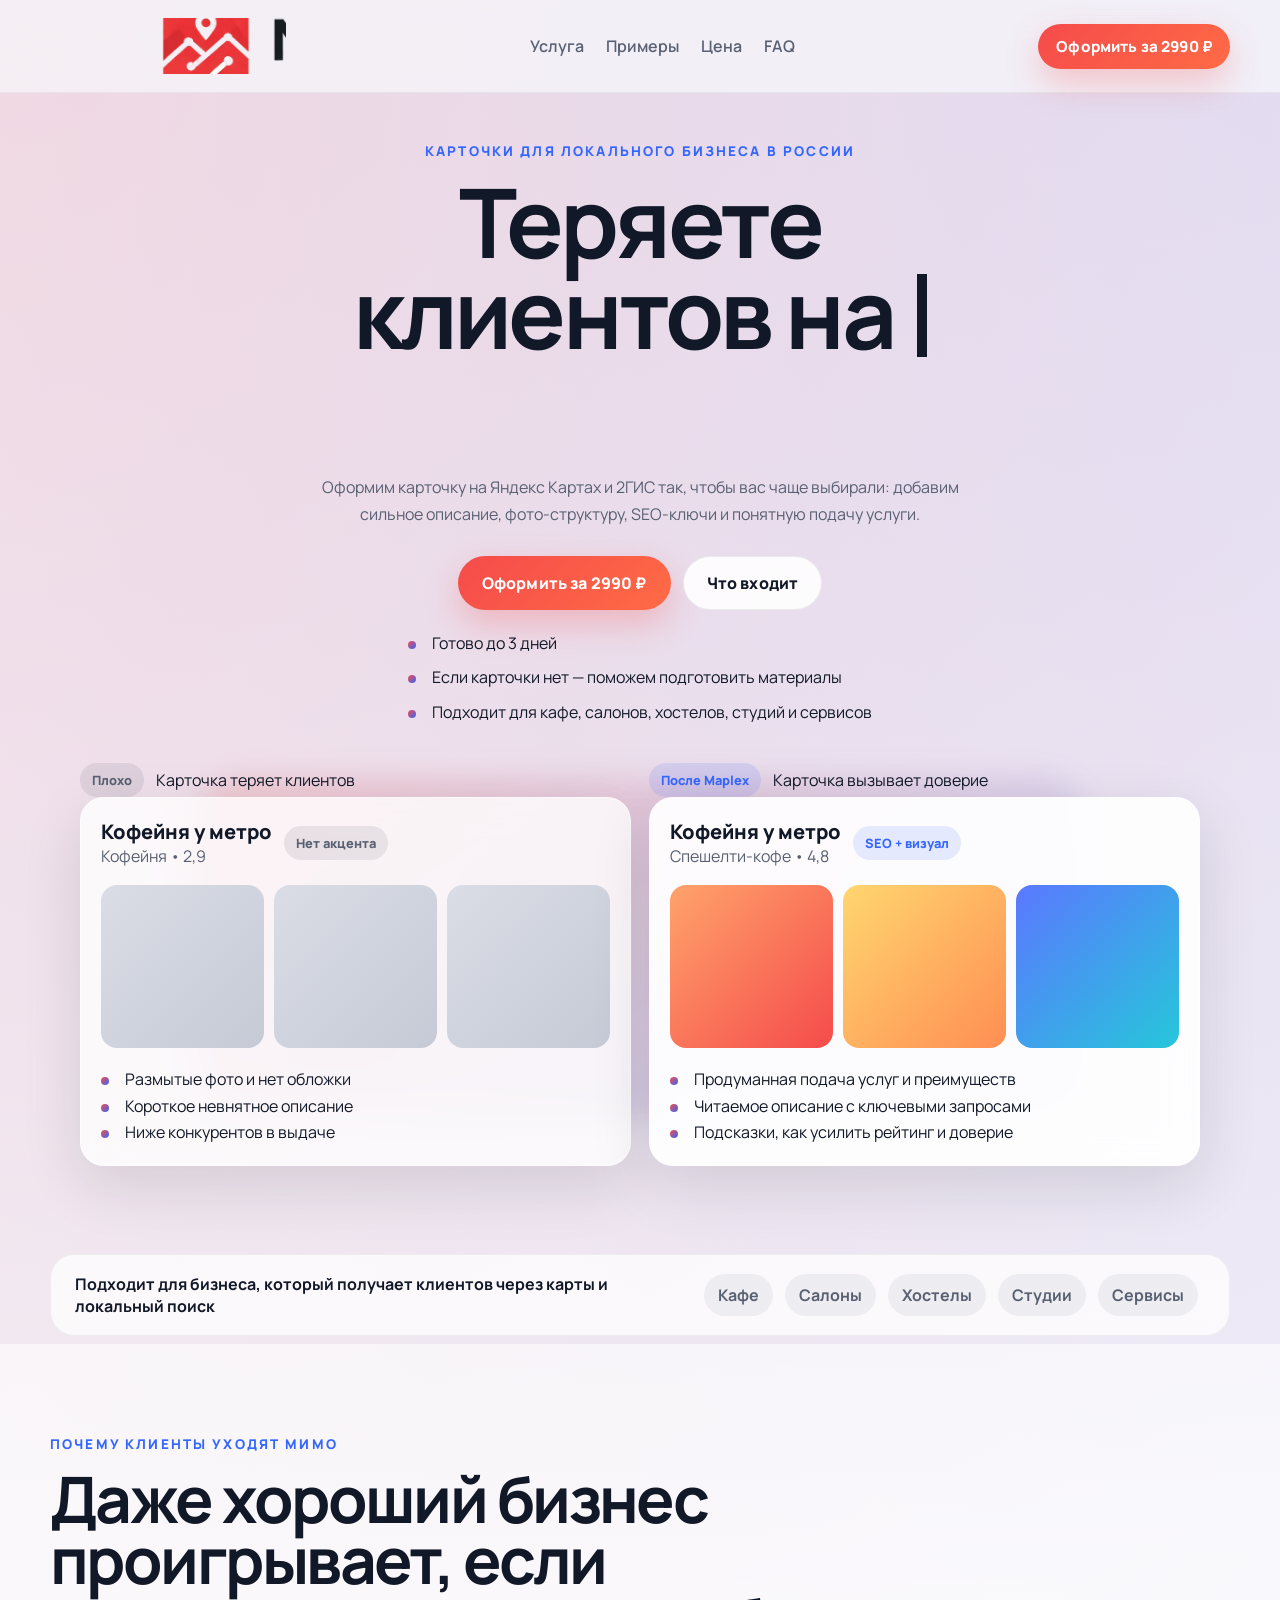
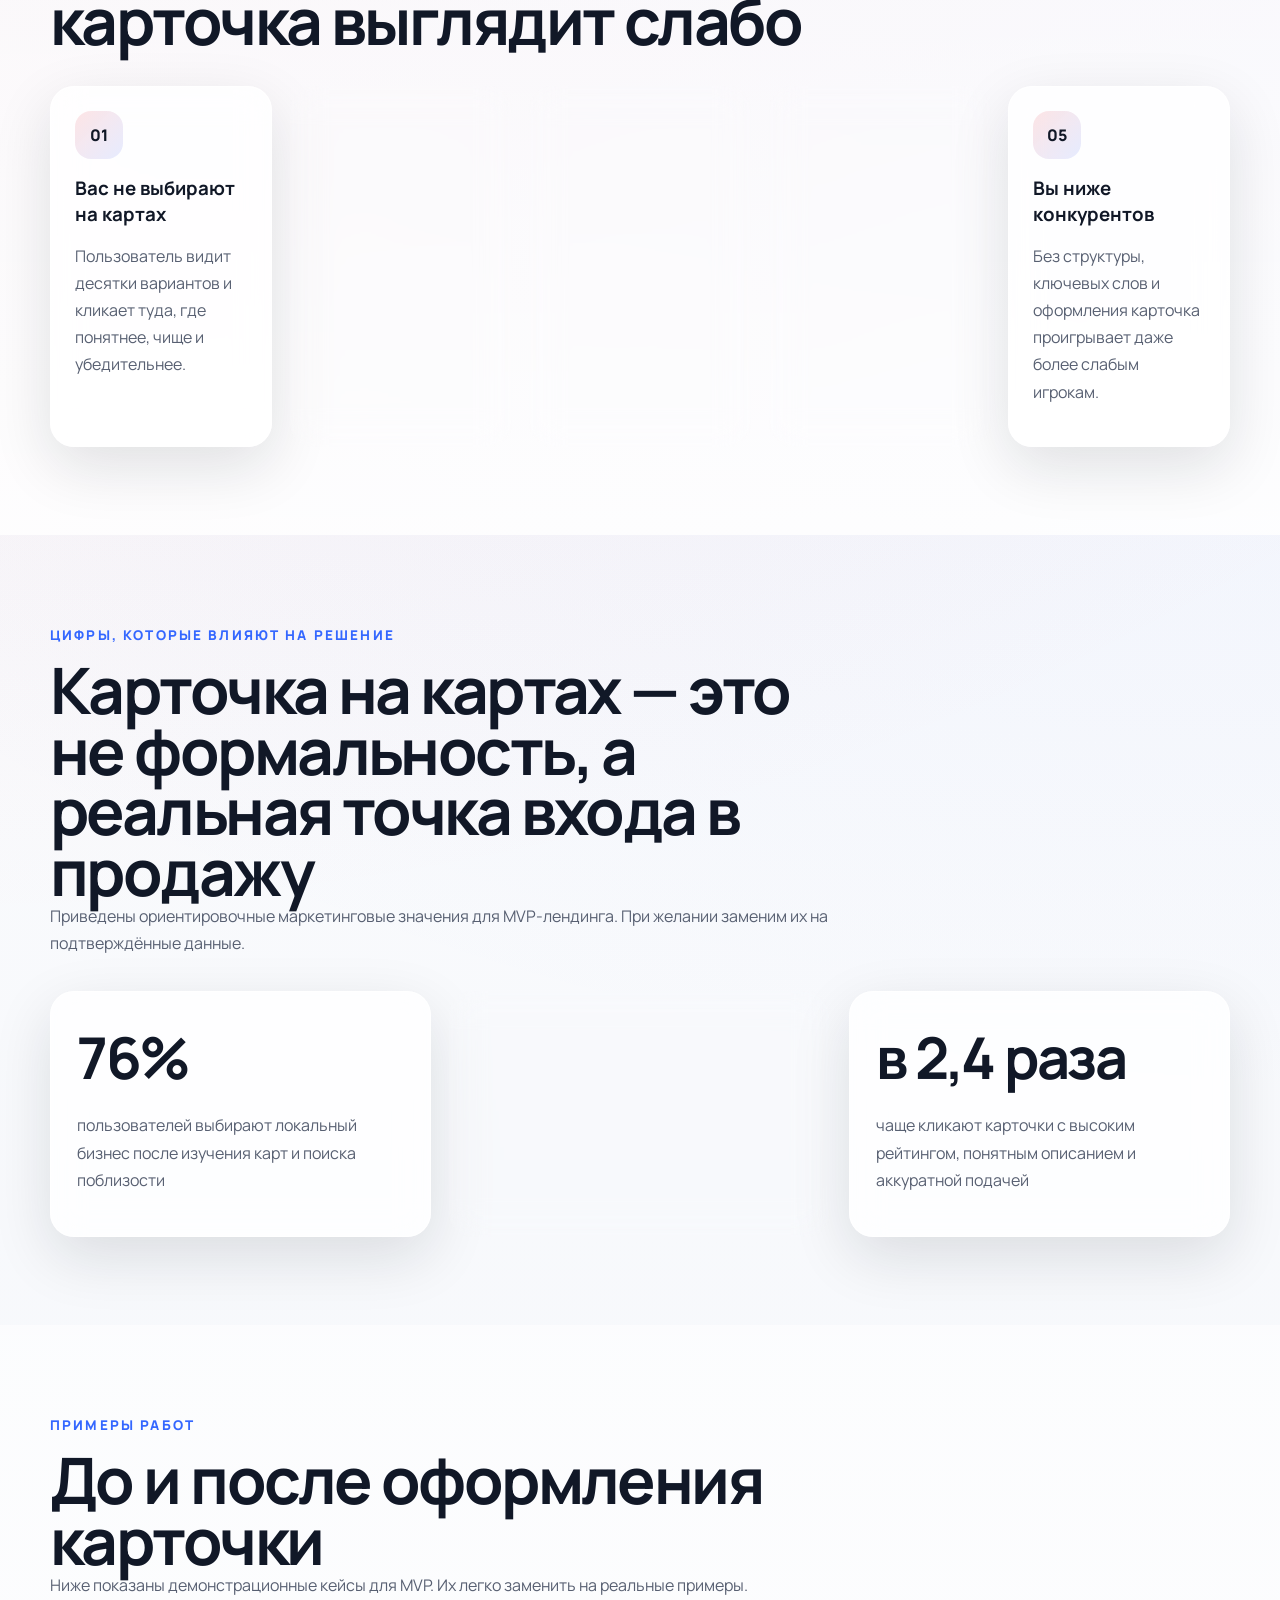
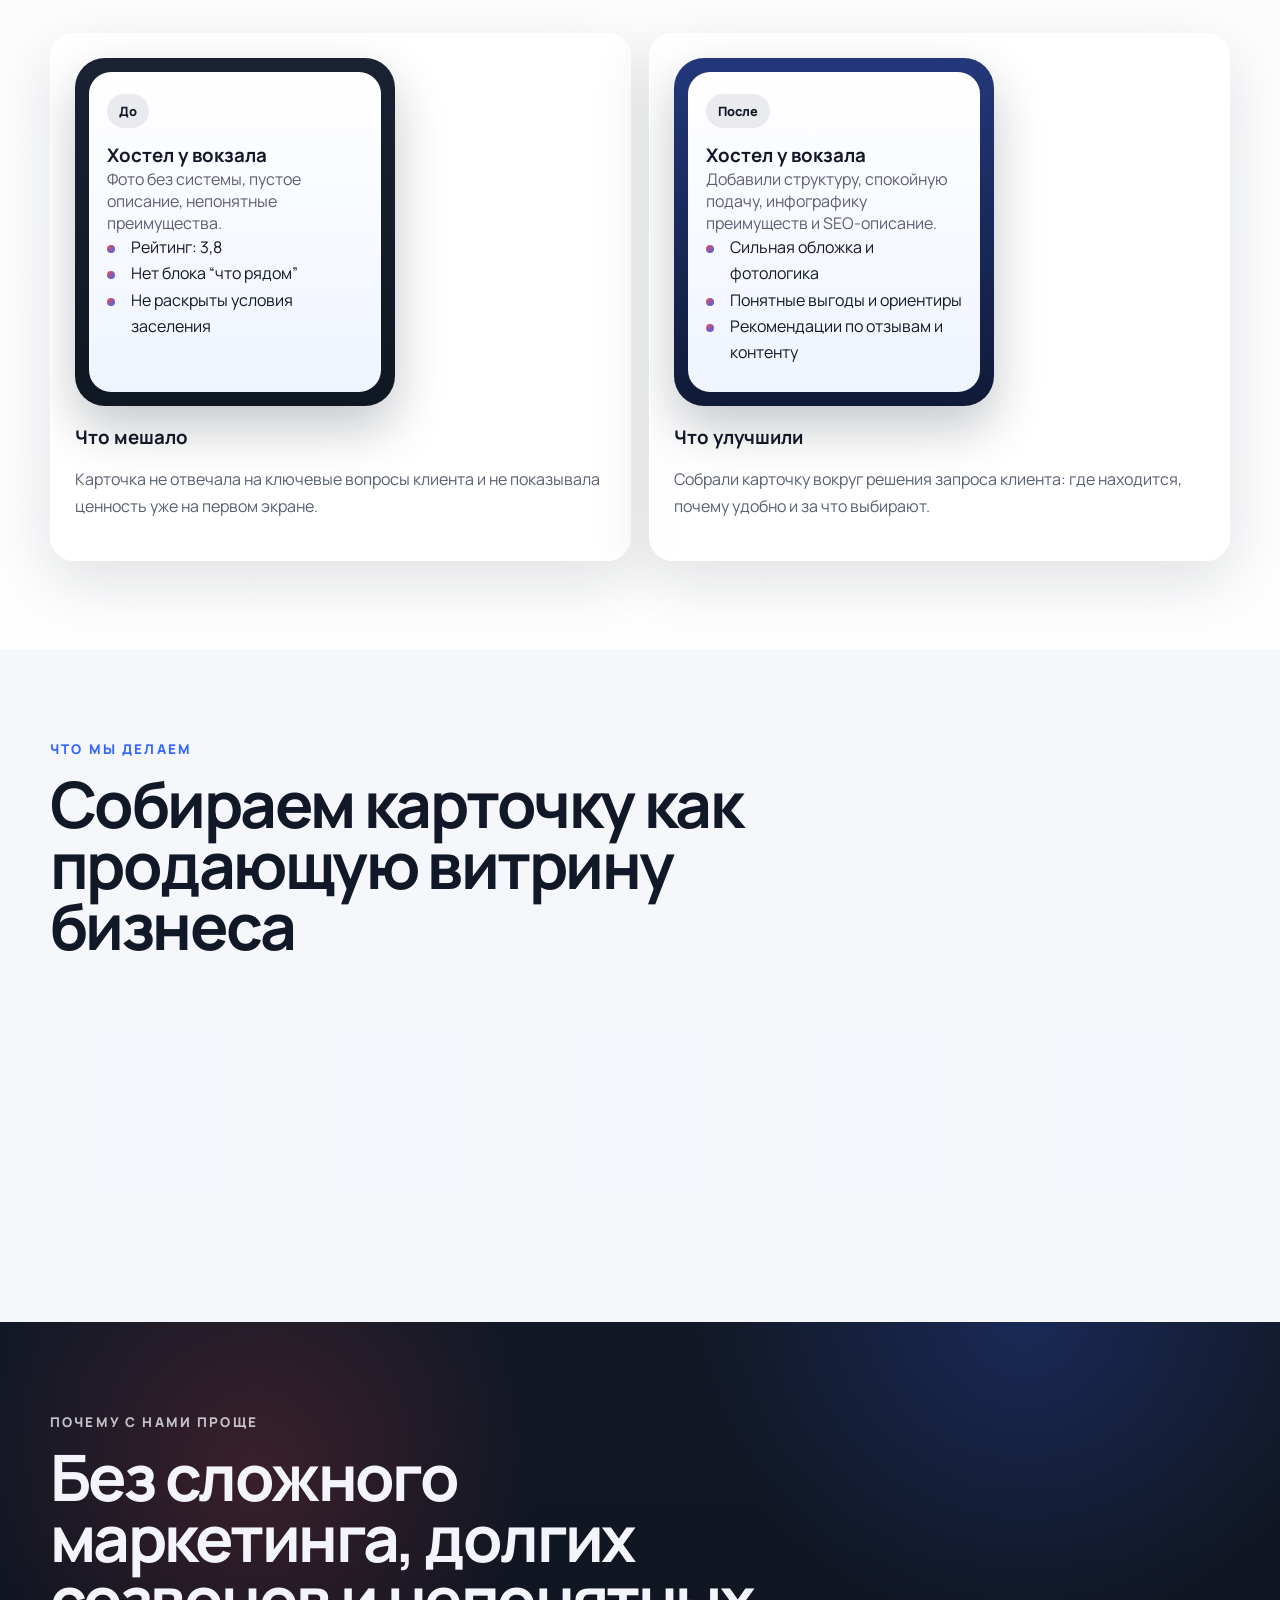
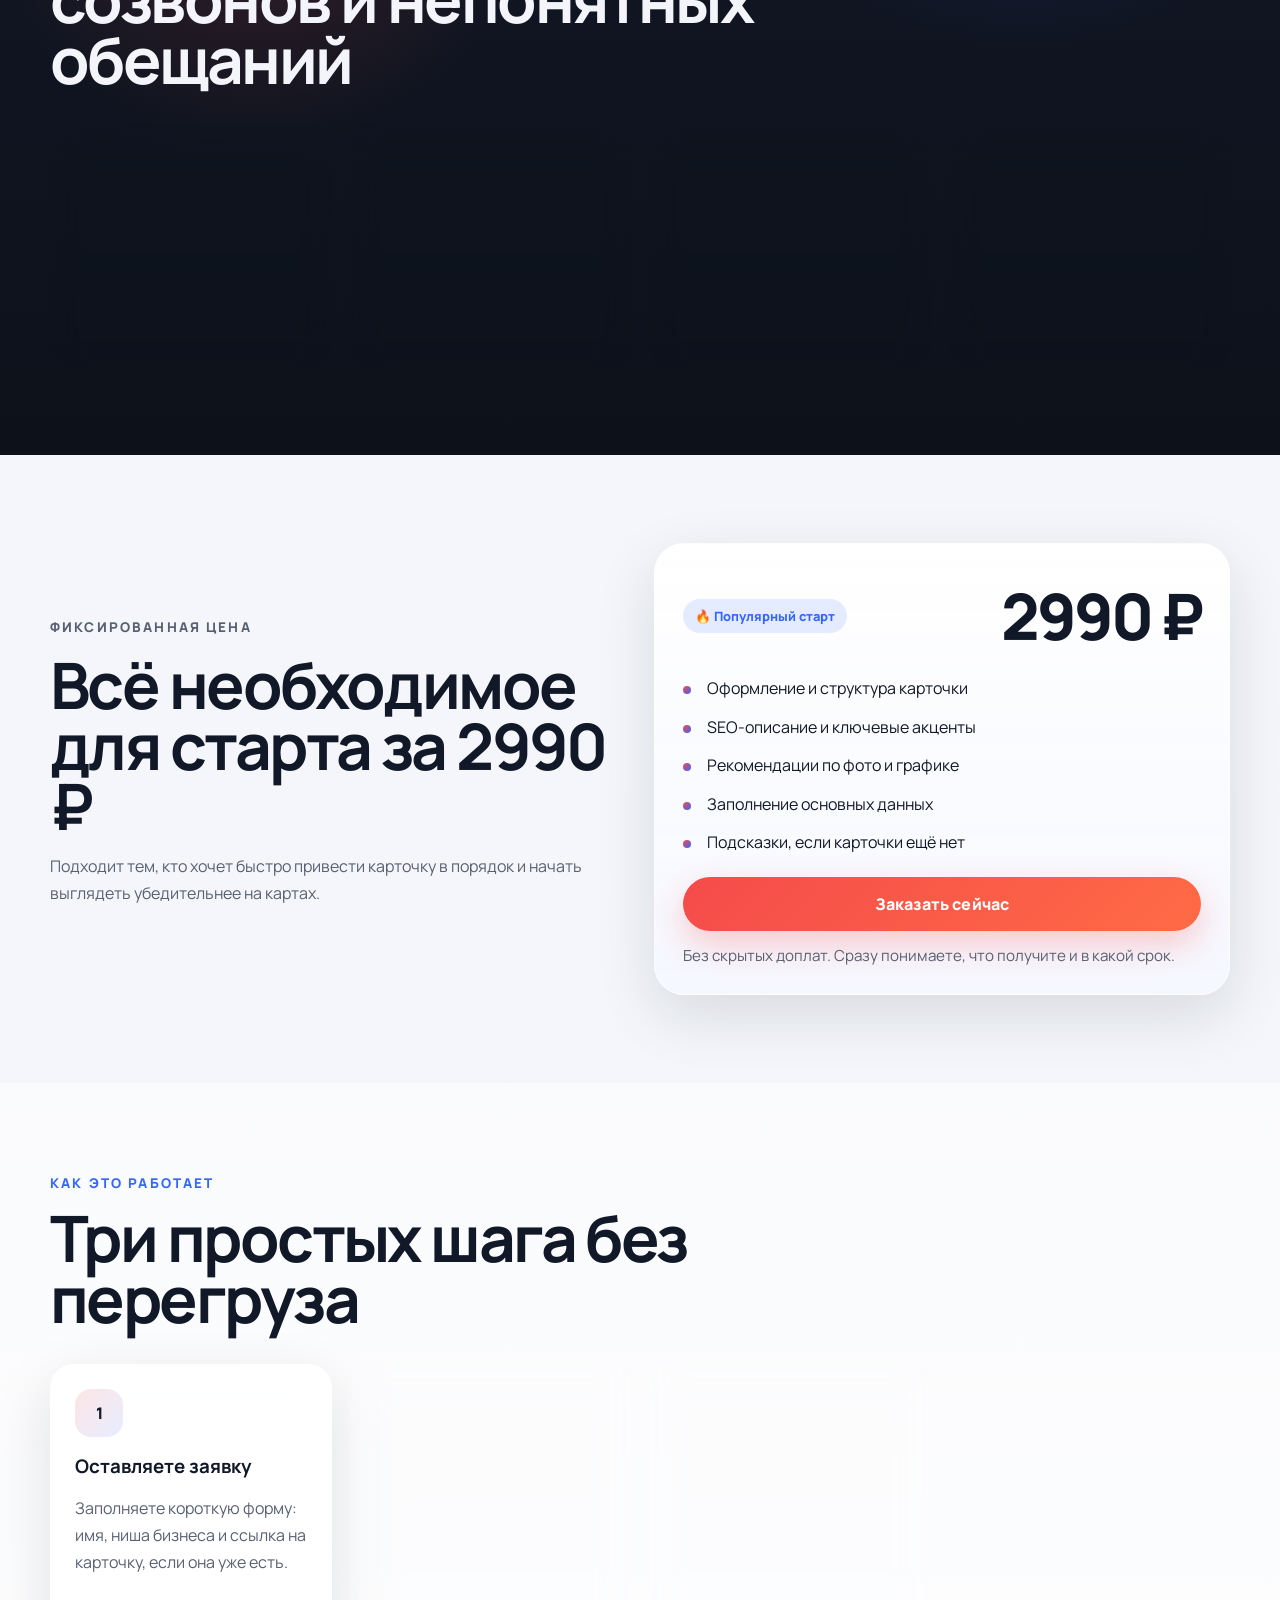
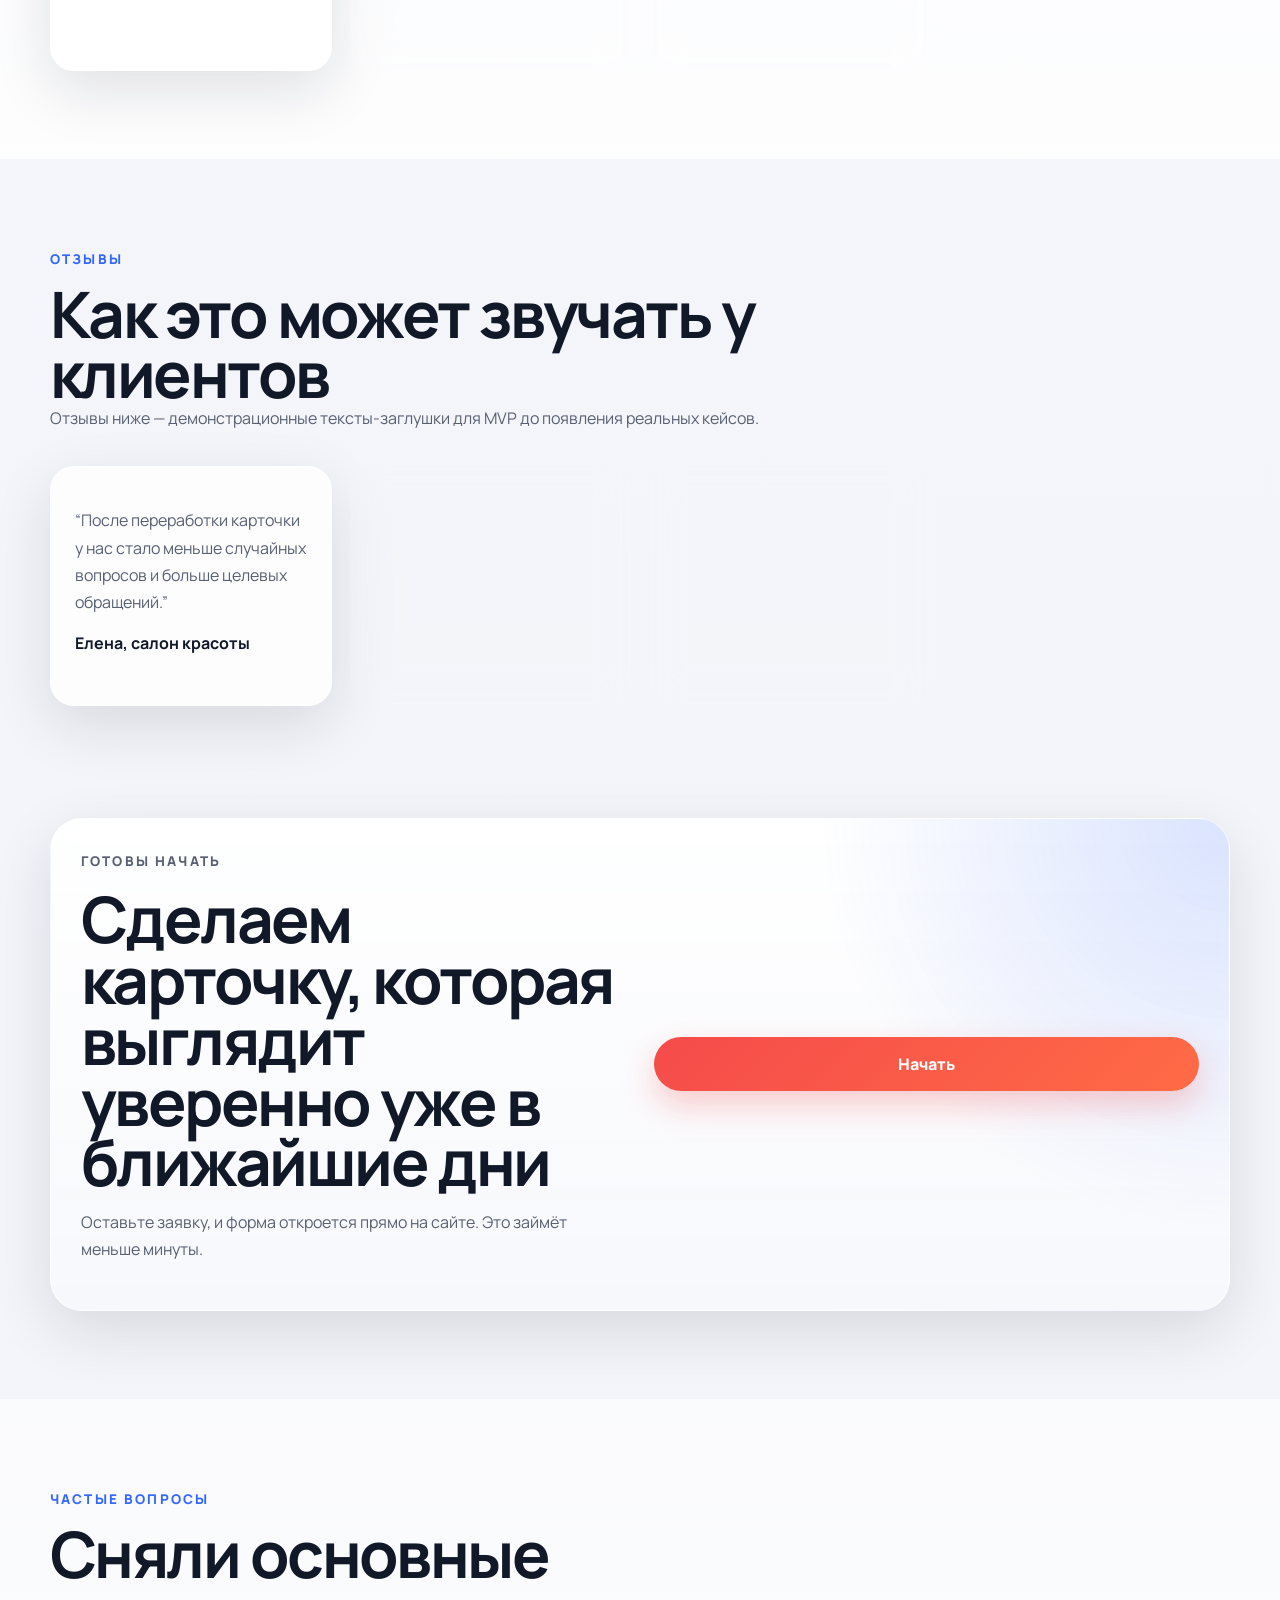
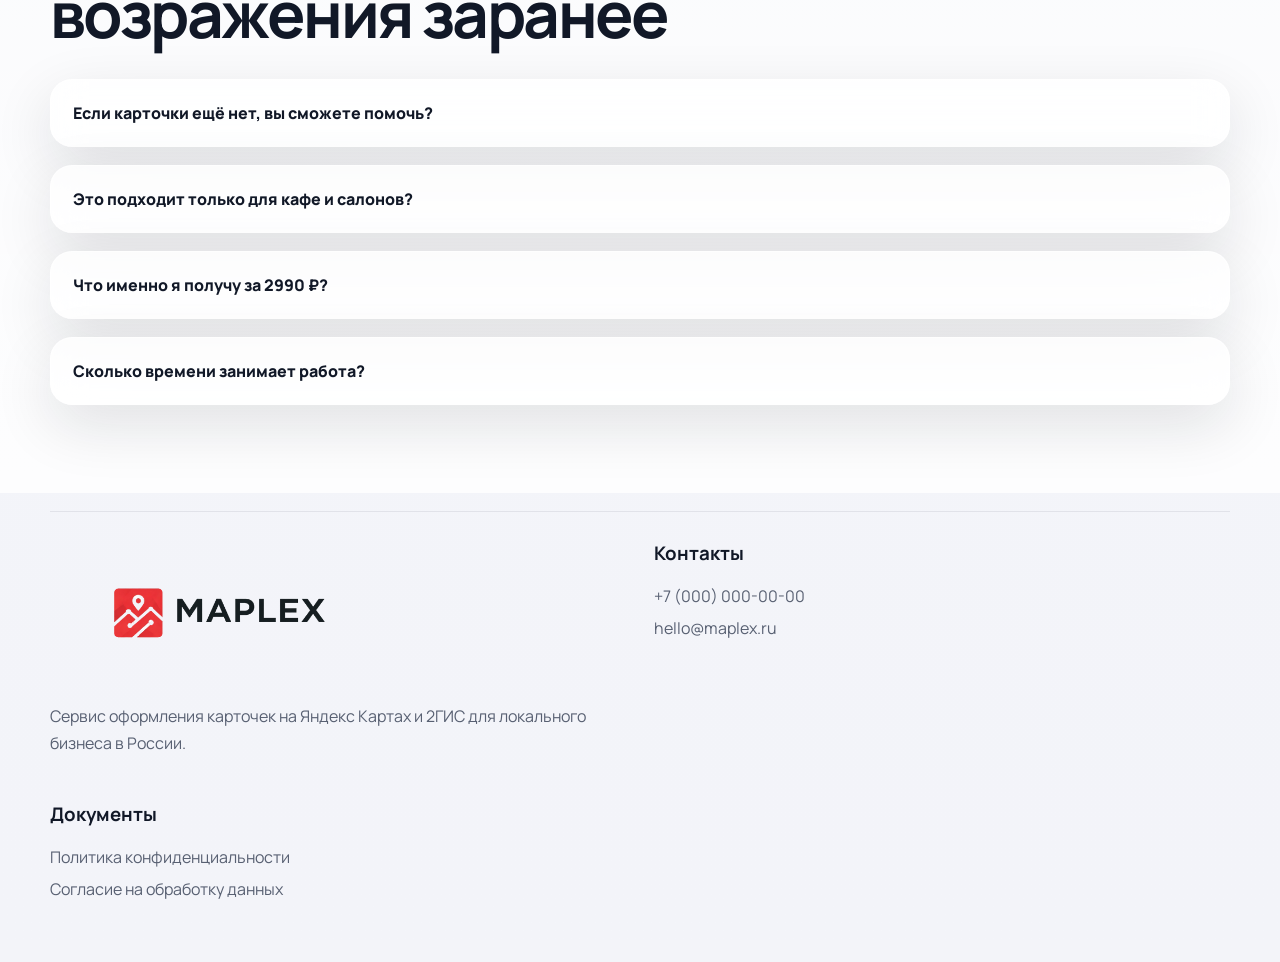
==== commit 7ab2fdda: "Refresh main page assets and widen hero title" ====
--- a/index.html
+++ b/index.html
@@ -22,7 +22,7 @@
     href="https://fonts.googleapis.com/css2?family=Manrope:wght@400;500;600;700;800&display=swap"
     rel="stylesheet"
   >
-  <link rel="stylesheet" href="styles.css">
+  <link rel="stylesheet" href="styles.css?v=3">
 </head>
 <body>
   <div class="page-shell">
@@ -487,6 +487,6 @@
     </div>
   </div>
 
-  <script src="script.js"></script>
+  <script src="script.js?v=3"></script>
 </body>
 </html>
--- a/styles.css
+++ b/styles.css
@@ -194,7 +194,7 @@
 
 .hero-copy h1 {
   font-size: clamp(3.1rem, 8vw, 6rem);
-  max-width: 13.2ch;
+  max-width: 15.4ch;
   margin-left: auto;
   margin-right: auto;
 }
@@ -844,6 +844,10 @@
 }
 
 @media (min-width: 768px) {
+  .hero-copy h1 {
+    max-width: 15.8ch;
+  }
+
   .hero-actions {
     flex-direction: row;
     flex-wrap: wrap;
@@ -887,6 +891,10 @@
 }
 
 @media (min-width: 1024px) {
+  .hero-copy h1 {
+    max-width: 16.4ch;
+  }
+
   .nav {
     display: flex;
   }
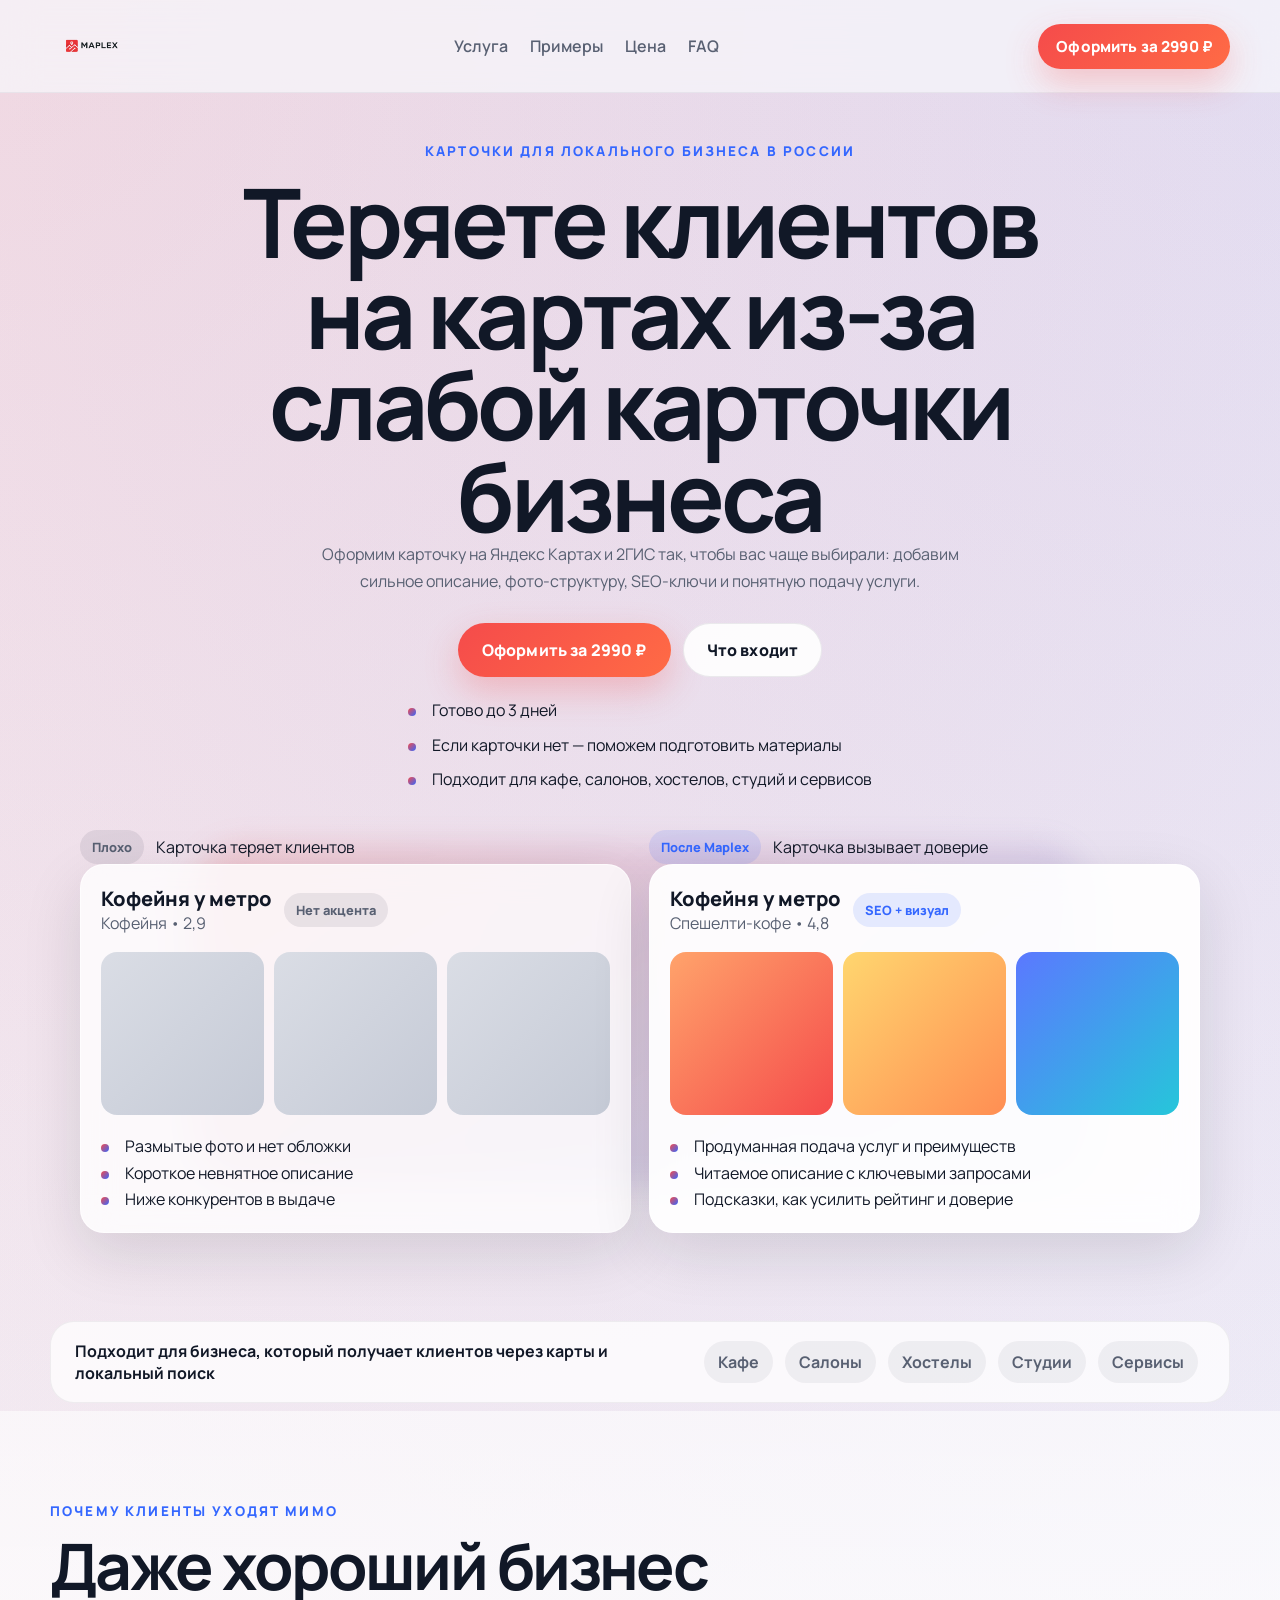
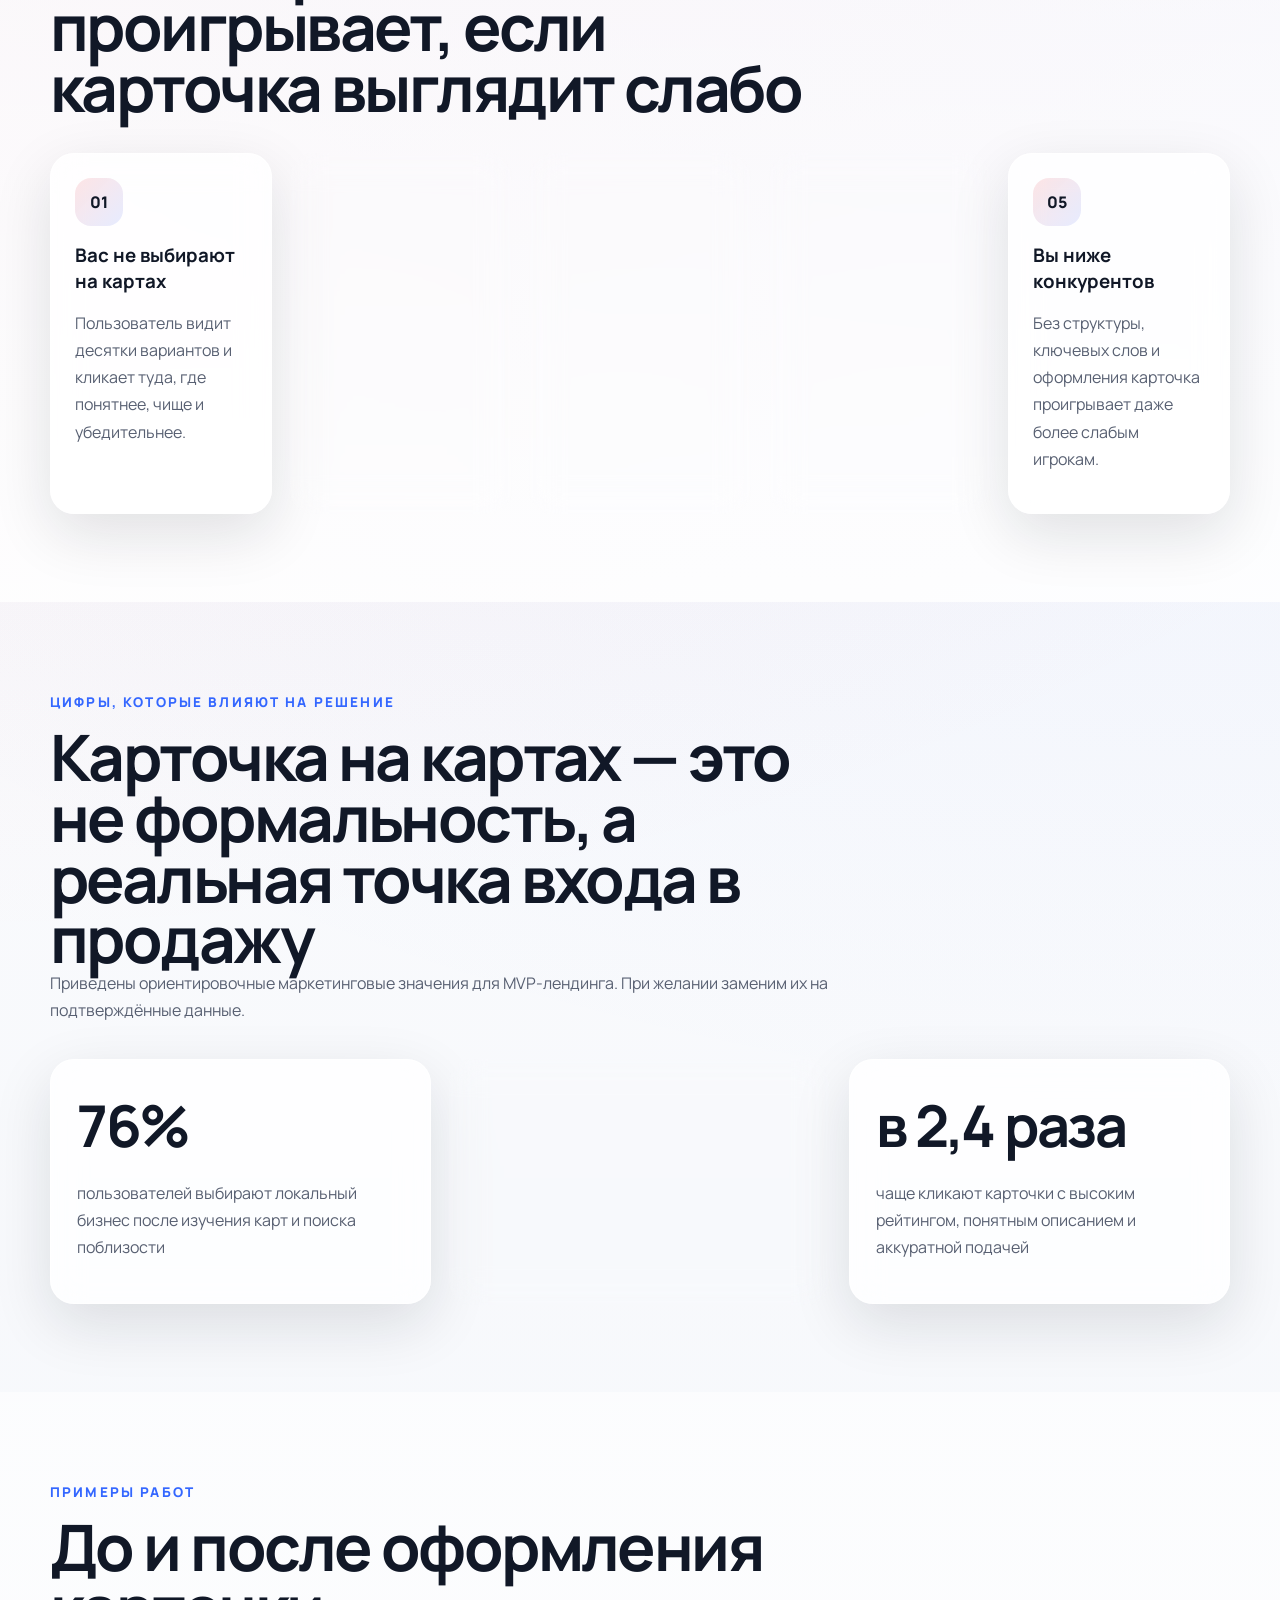
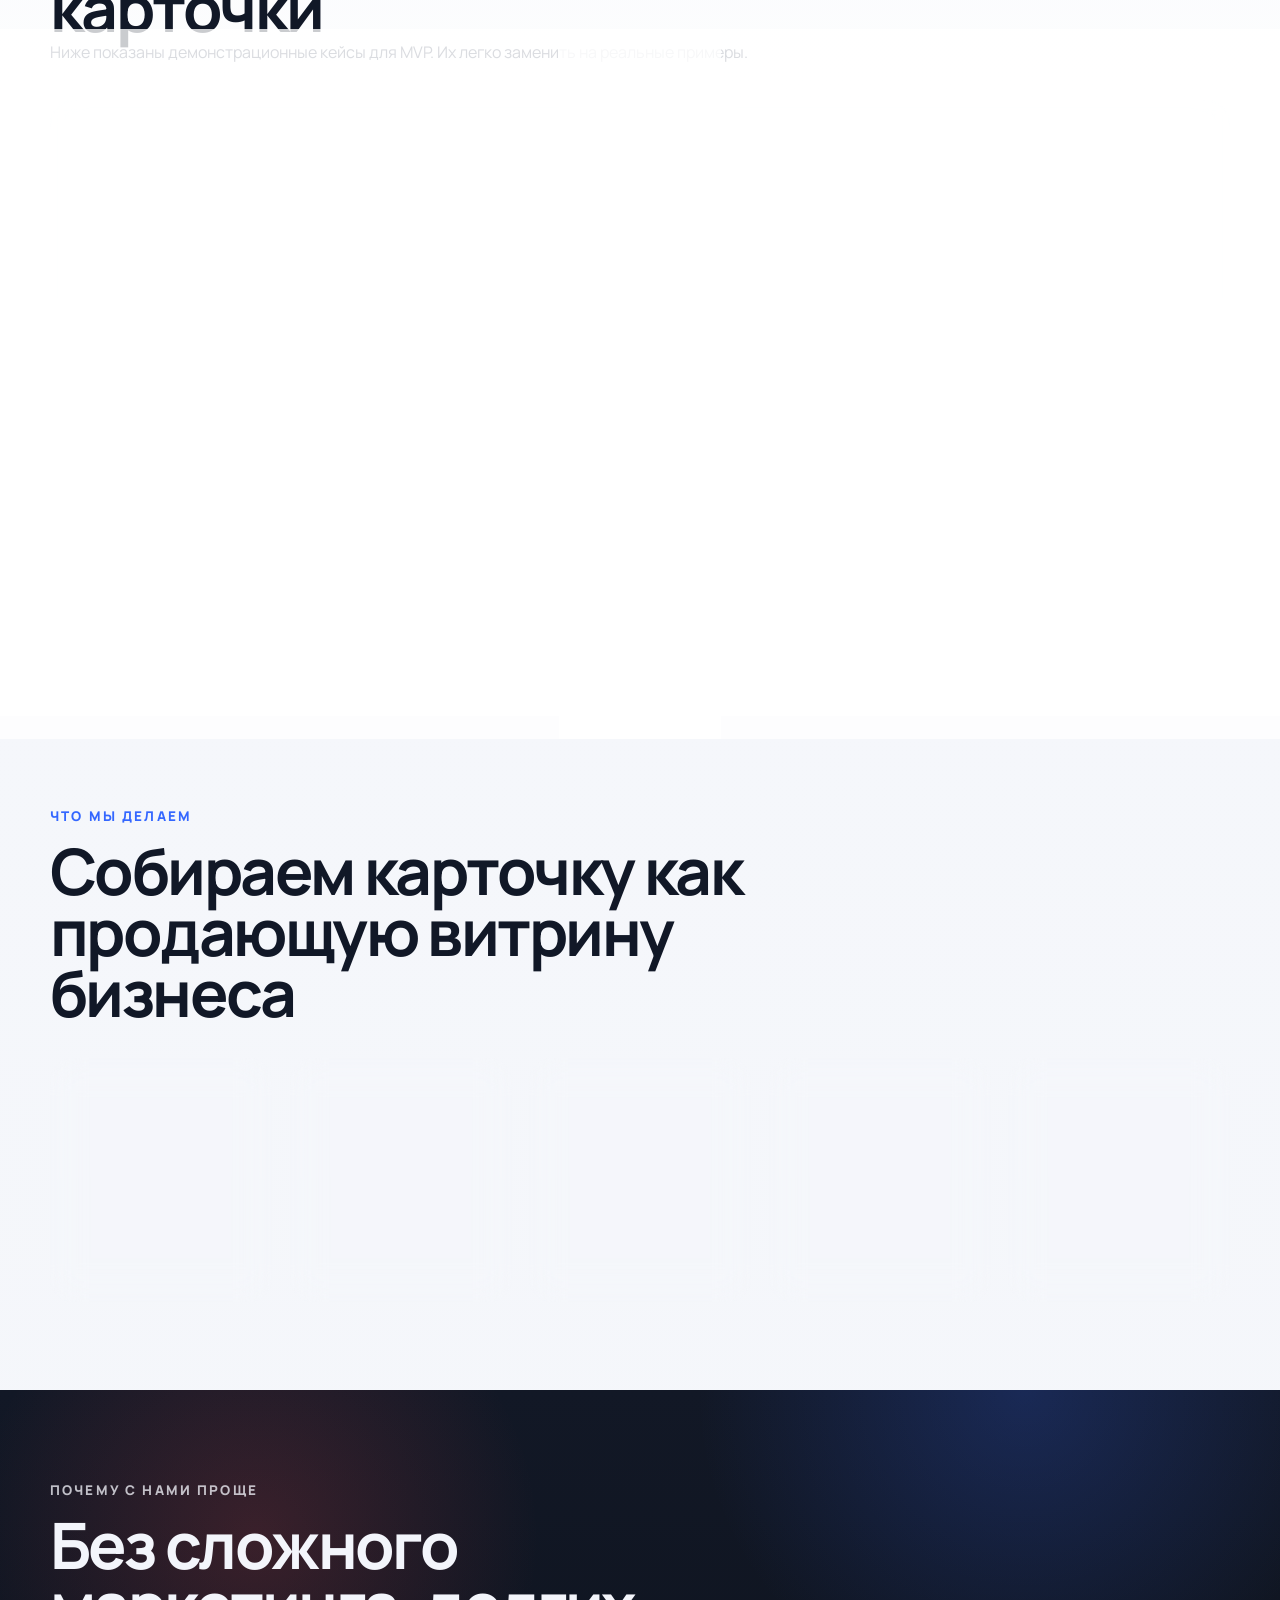
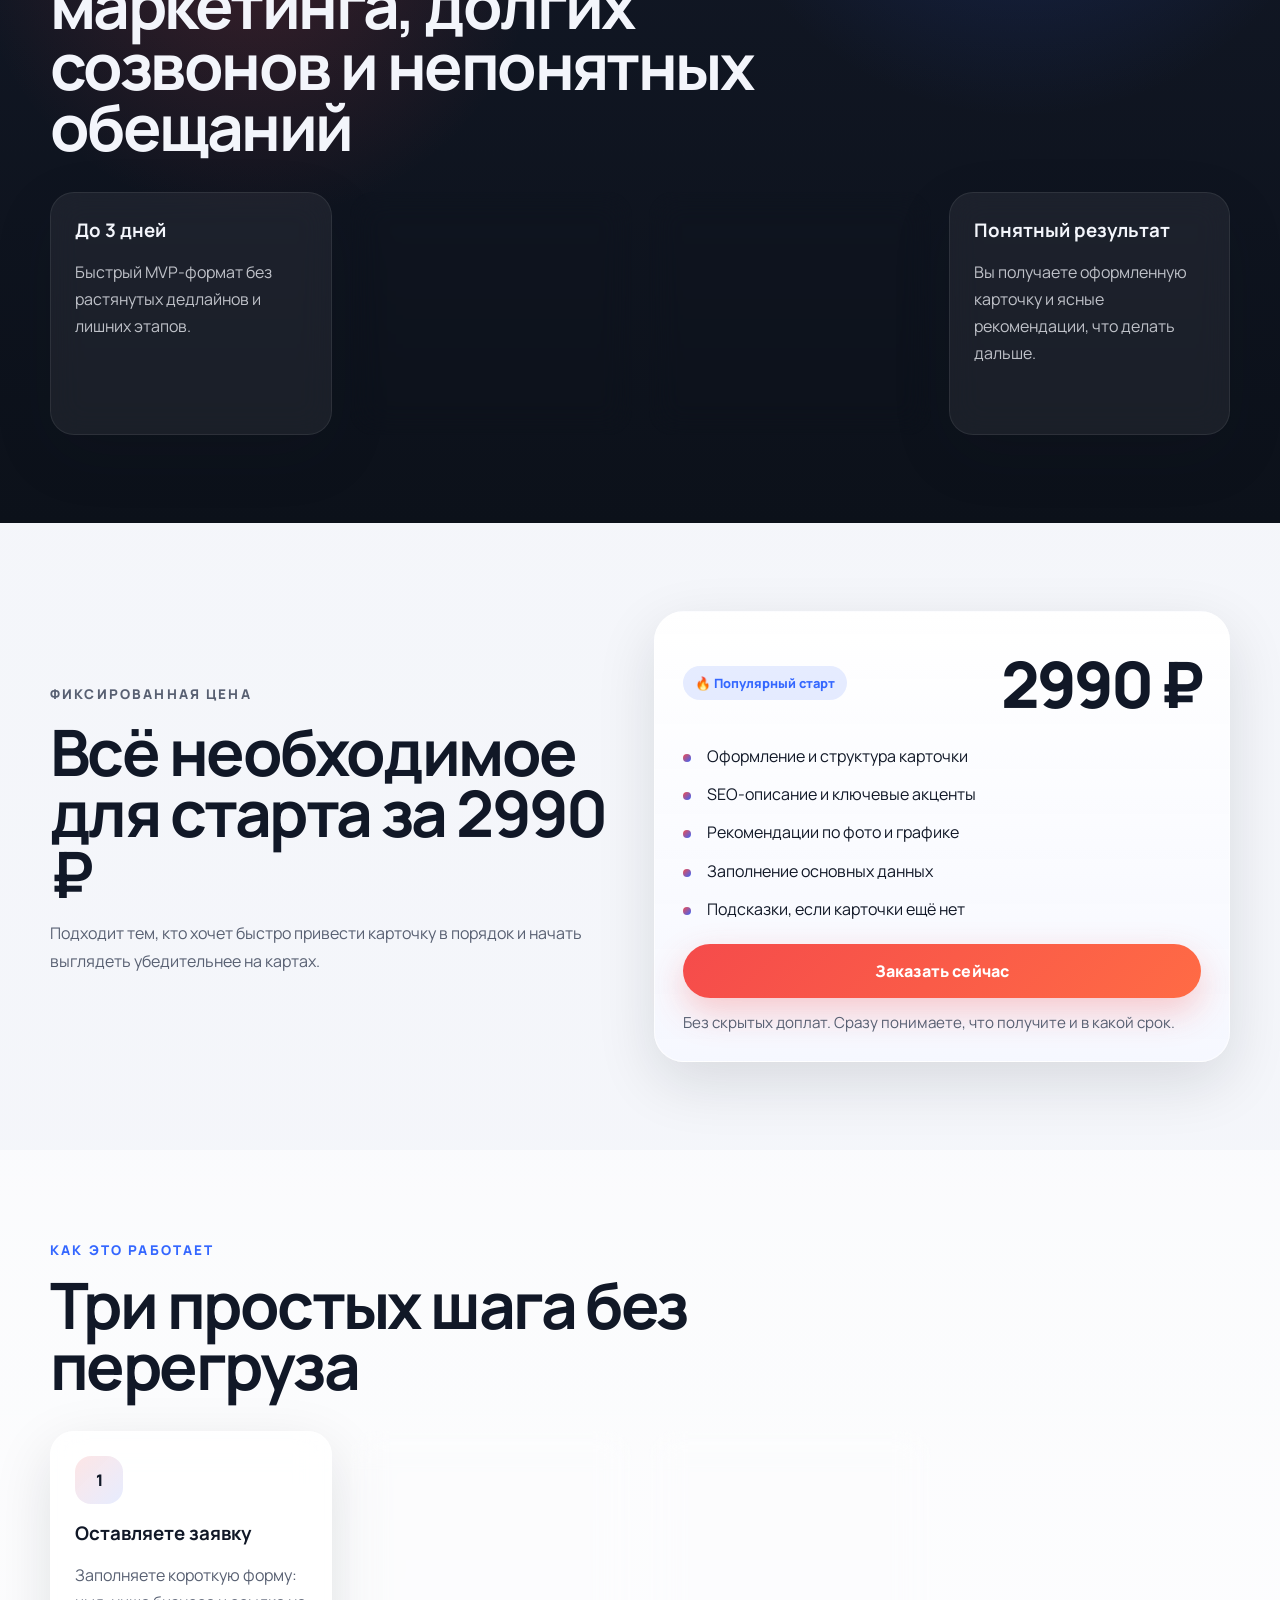
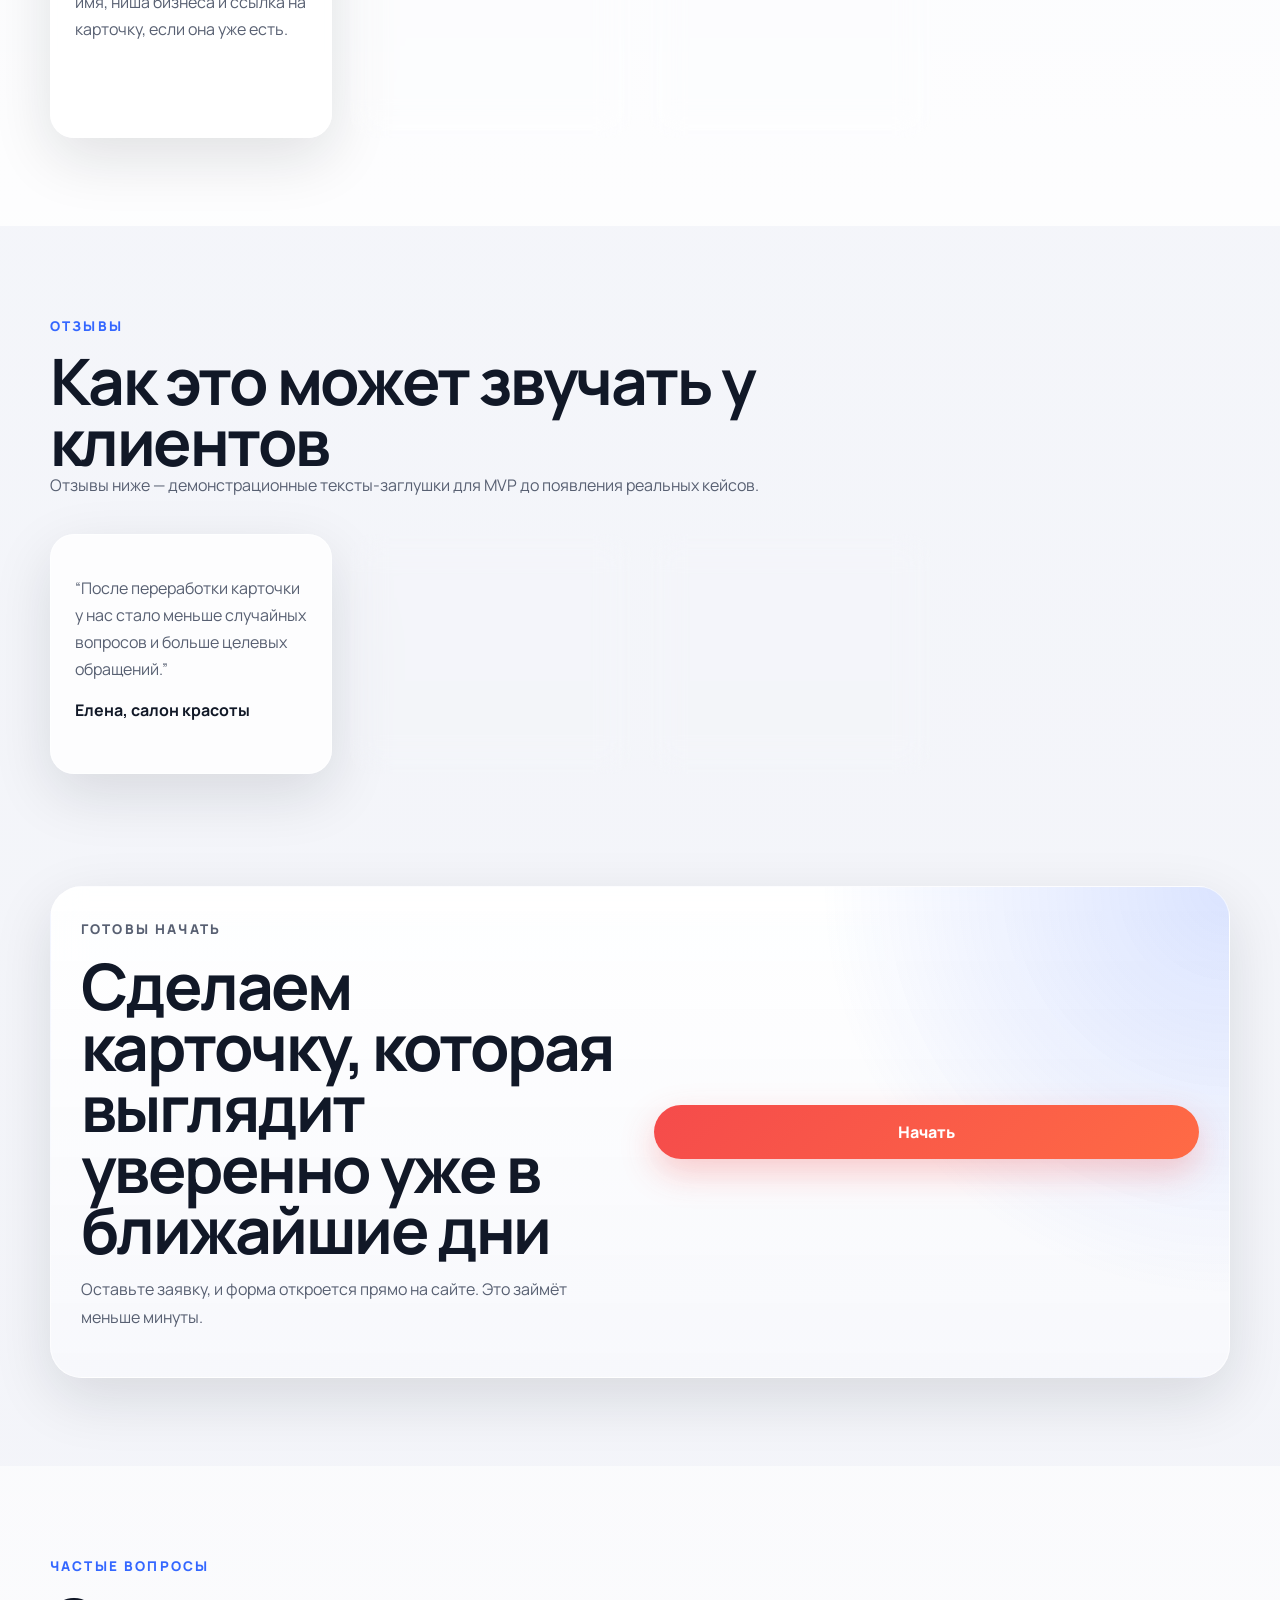
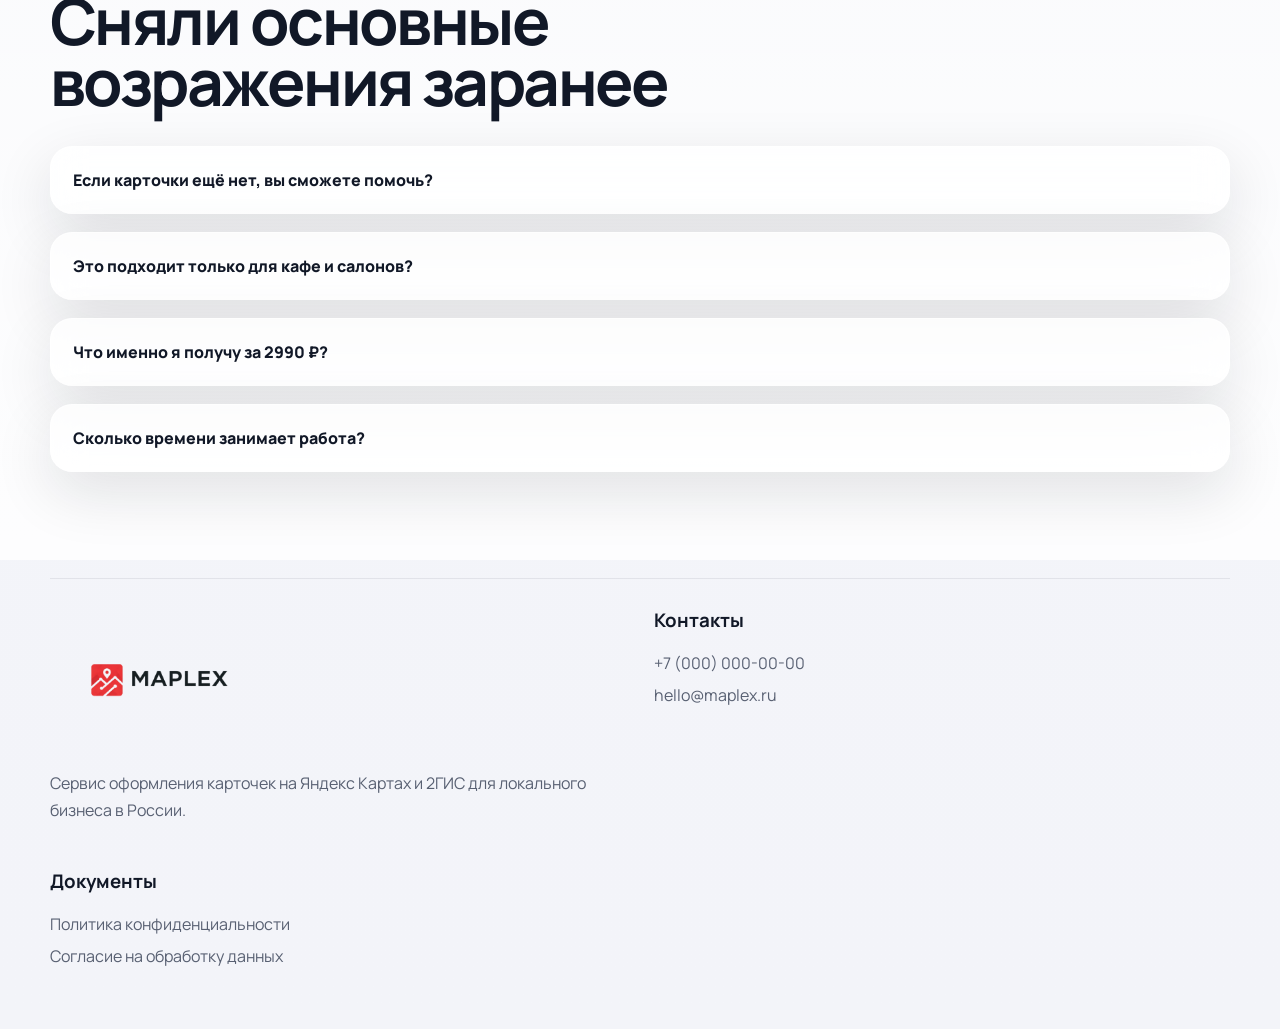
==== commit 7918a402: "Remove typing effect and fix logo display" ====
--- a/index.html
+++ b/index.html
@@ -22,16 +22,14 @@
     href="https://fonts.googleapis.com/css2?family=Manrope:wght@400;500;600;700;800&display=swap"
     rel="stylesheet"
   >
-  <link rel="stylesheet" href="styles.css?v=3">
+  <link rel="stylesheet" href="styles.css?v=4">
 </head>
 <body>
   <div class="page-shell">
     <header class="site-header">
       <div class="container header-inner">
         <a class="brand" href="#hero" aria-label="Maplex">
-          <span class="brand-frame">
-            <img class="brand-logo" src="logo-final.png" alt="Логотип Maplex" width="312" height="68">
-          </span>
+          <img class="brand-logo" src="logo-final.png" alt="Логотип Maplex" width="312" height="68">
         </a>
         <nav class="nav">
           <a href="#services">Услуга</a>
@@ -50,7 +48,7 @@
         <div class="container hero-grid">
           <div class="hero-copy reveal">
             <p class="eyebrow">Карточки для локального бизнеса в России</p>
-            <h1 class="hero-title typed-text" data-typed-text="Теряете клиентов на картах из-за слабой карточки бизнеса">Теряете клиентов на картах из-за слабой карточки бизнеса</h1>
+            <h1>Теряете клиентов на картах из-за слабой карточки бизнеса</h1>
             <p class="hero-text">
               Оформим карточку на Яндекс Картах и 2ГИС так, чтобы вас чаще выбирали:
               добавим сильное описание, фото-структуру, SEO-ключи и понятную подачу услуги.
@@ -487,6 +485,6 @@
     </div>
   </div>
 
-  <script src="script.js?v=3"></script>
+  <script src="script.js?v=4"></script>
 </body>
 </html>
--- a/styles.css
+++ b/styles.css
@@ -101,27 +101,17 @@
   padding: 6px 0;
 }
 
-.brand-frame {
-  width: 236px;
-  height: 56px;
-  overflow: hidden;
-  display: inline-flex;
-  align-items: center;
-}
-
 .brand-logo {
-  width: 100%;
+  width: auto;
   height: auto;
   display: block;
-  transform: scale(2.55);
-  transform-origin: left center;
+  max-width: 236px;
+  max-height: 56px;
 }
 
 .footer-logo {
   width: 220px;
   height: auto;
-  transform: scale(1.55);
-  transform-origin: left center;
 }
 
 .nav {
@@ -197,26 +187,6 @@
   max-width: 15.4ch;
   margin-left: auto;
   margin-right: auto;
-}
-
-.hero-title {
-  text-wrap: balance;
-}
-
-.typed-text {
-  position: relative;
-  min-height: 3.1em;
-}
-
-.typed-text::after {
-  content: "";
-  display: inline-block;
-  width: 0.1em;
-  height: 0.86em;
-  margin-left: 0.1em;
-  vertical-align: -0.08em;
-  background: currentColor;
-  animation: caret-blink 0.9s steps(1, end) infinite;
 }
 
 .hero-text,
@@ -793,18 +763,6 @@
   transform: translateY(0);
 }
 
-@keyframes caret-blink {
-  0%,
-  49% {
-    opacity: 1;
-  }
-
-  50%,
-  100% {
-    opacity: 0;
-  }
-}
-
 body.modal-open {
   overflow: hidden;
 }
@@ -931,18 +889,13 @@
     padding-top: 28px;
   }
 
-  .brand-frame {
-    width: 188px;
-    height: 44px;
-  }
-
   .brand-logo {
-    transform: scale(2.45);
+    max-width: 188px;
+    max-height: 44px;
   }
 
   .footer-logo {
     width: 180px;
-    transform: scale(1.35);
   }
 
   .cta-box,
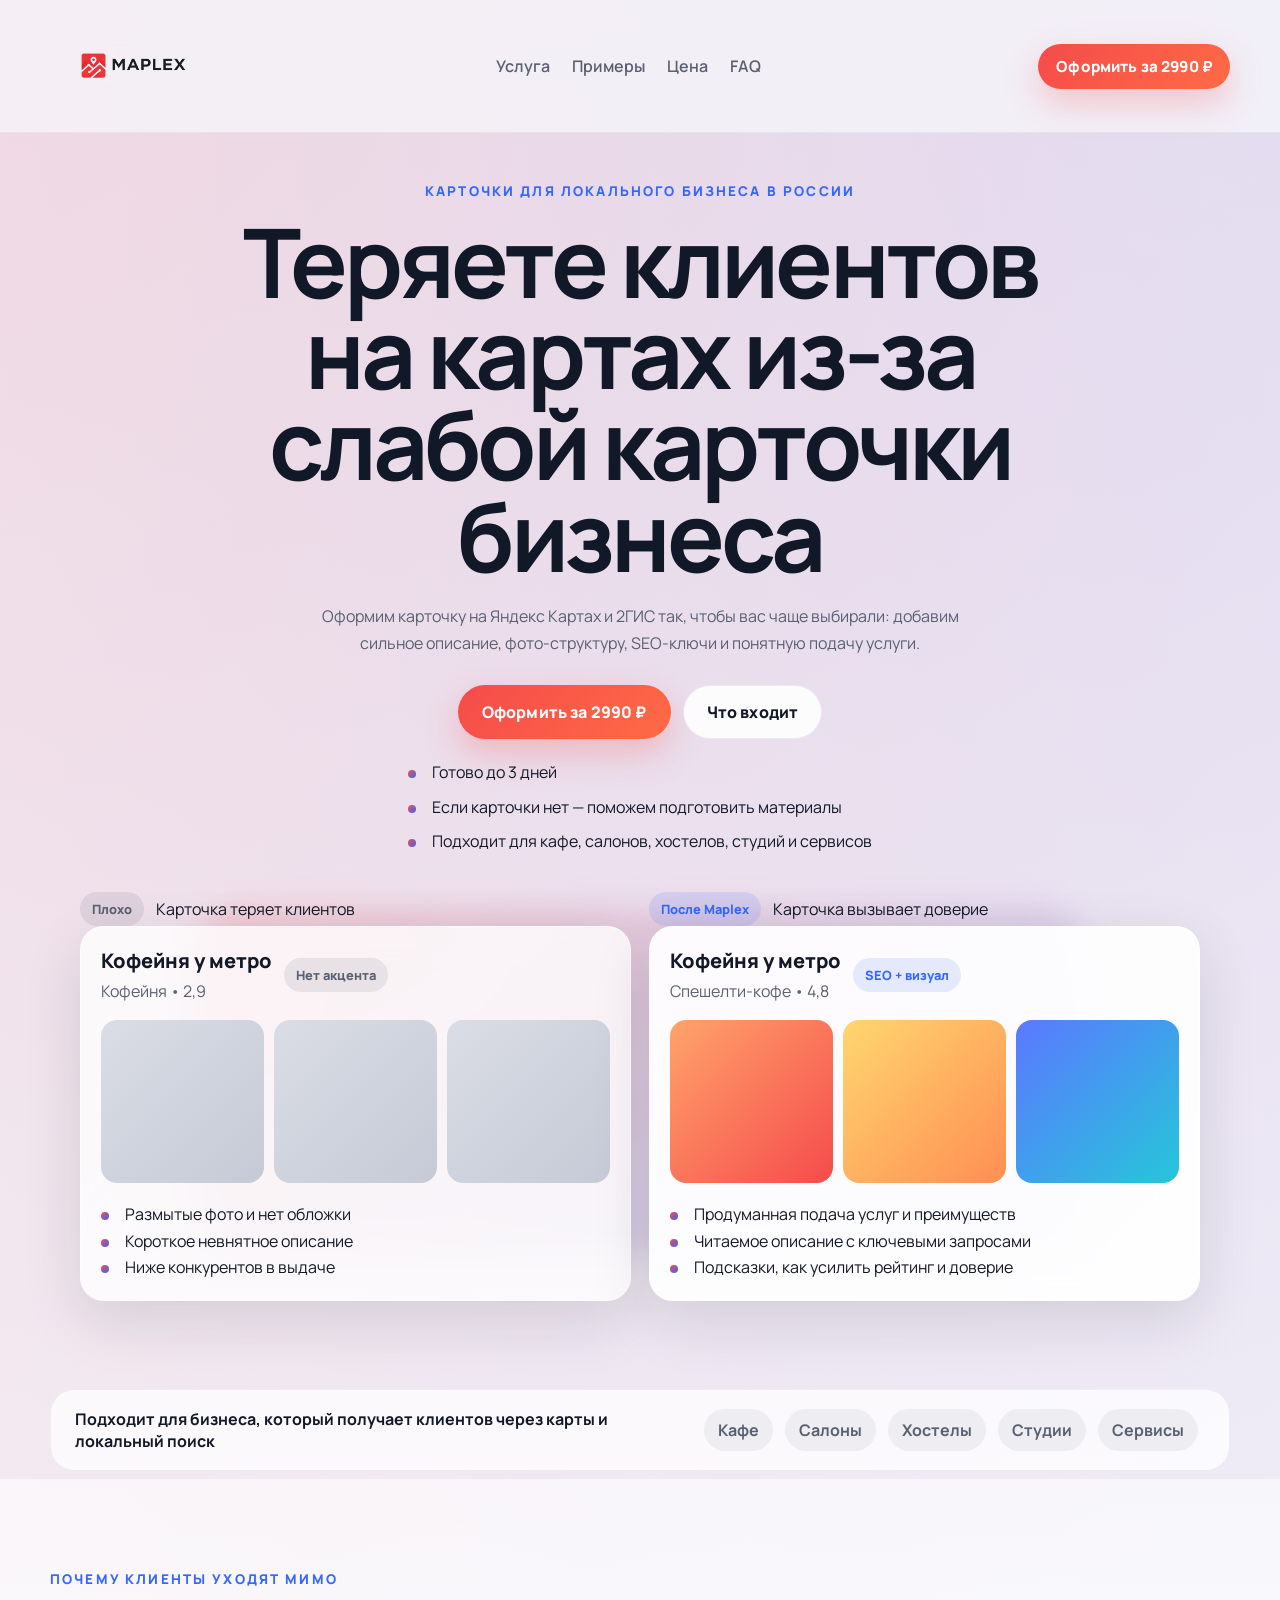
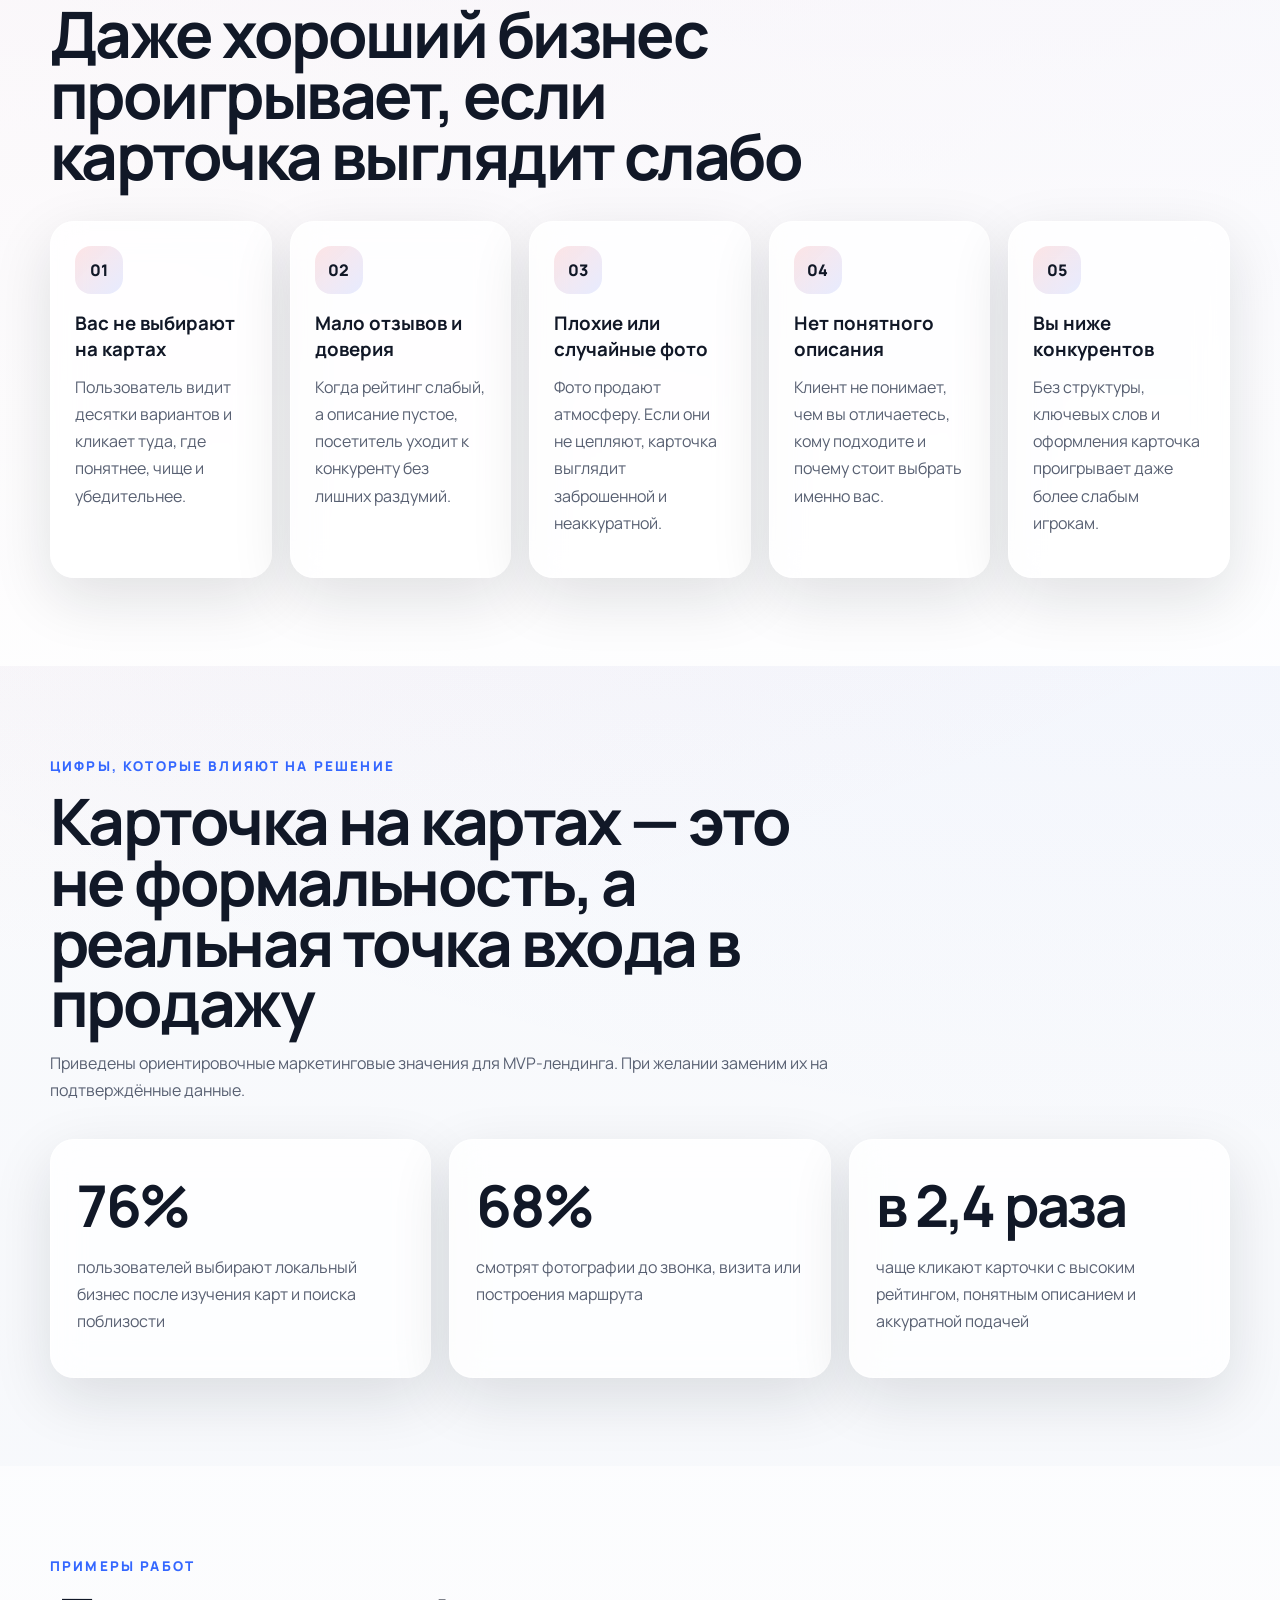
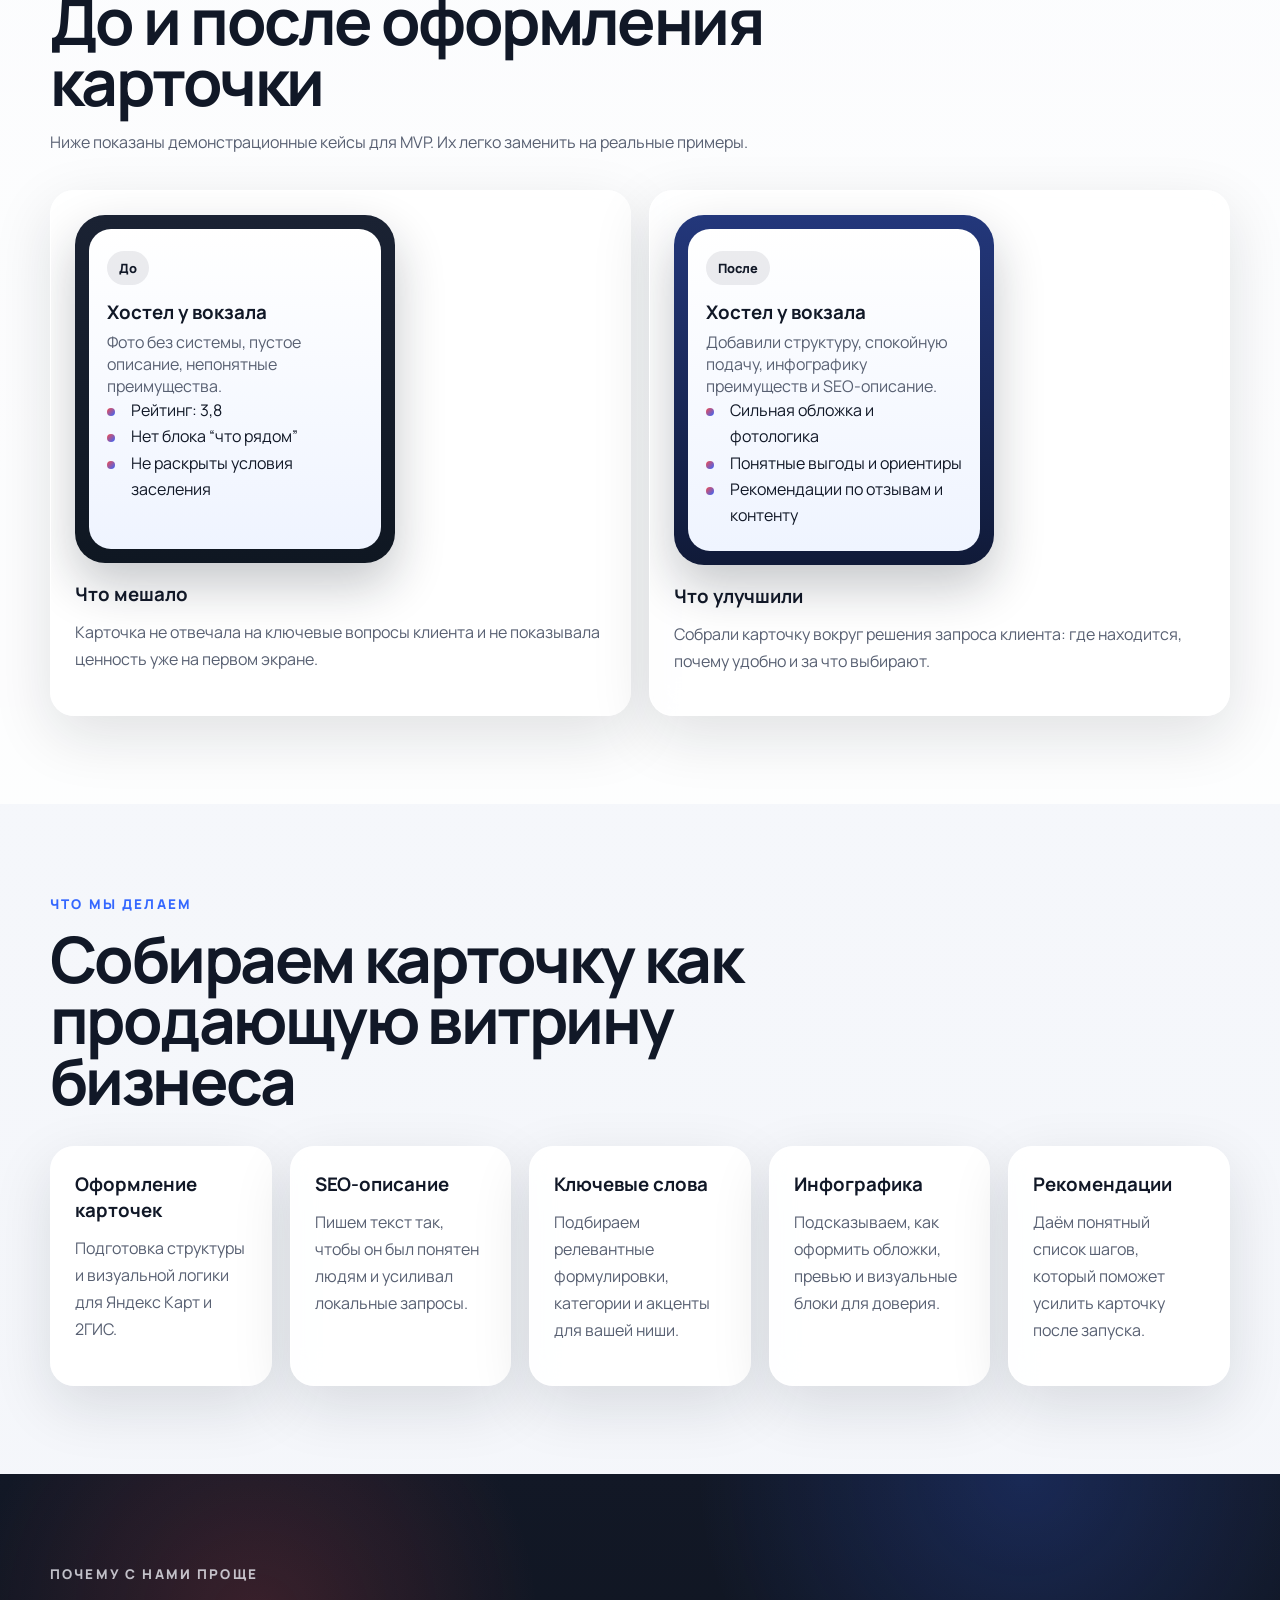
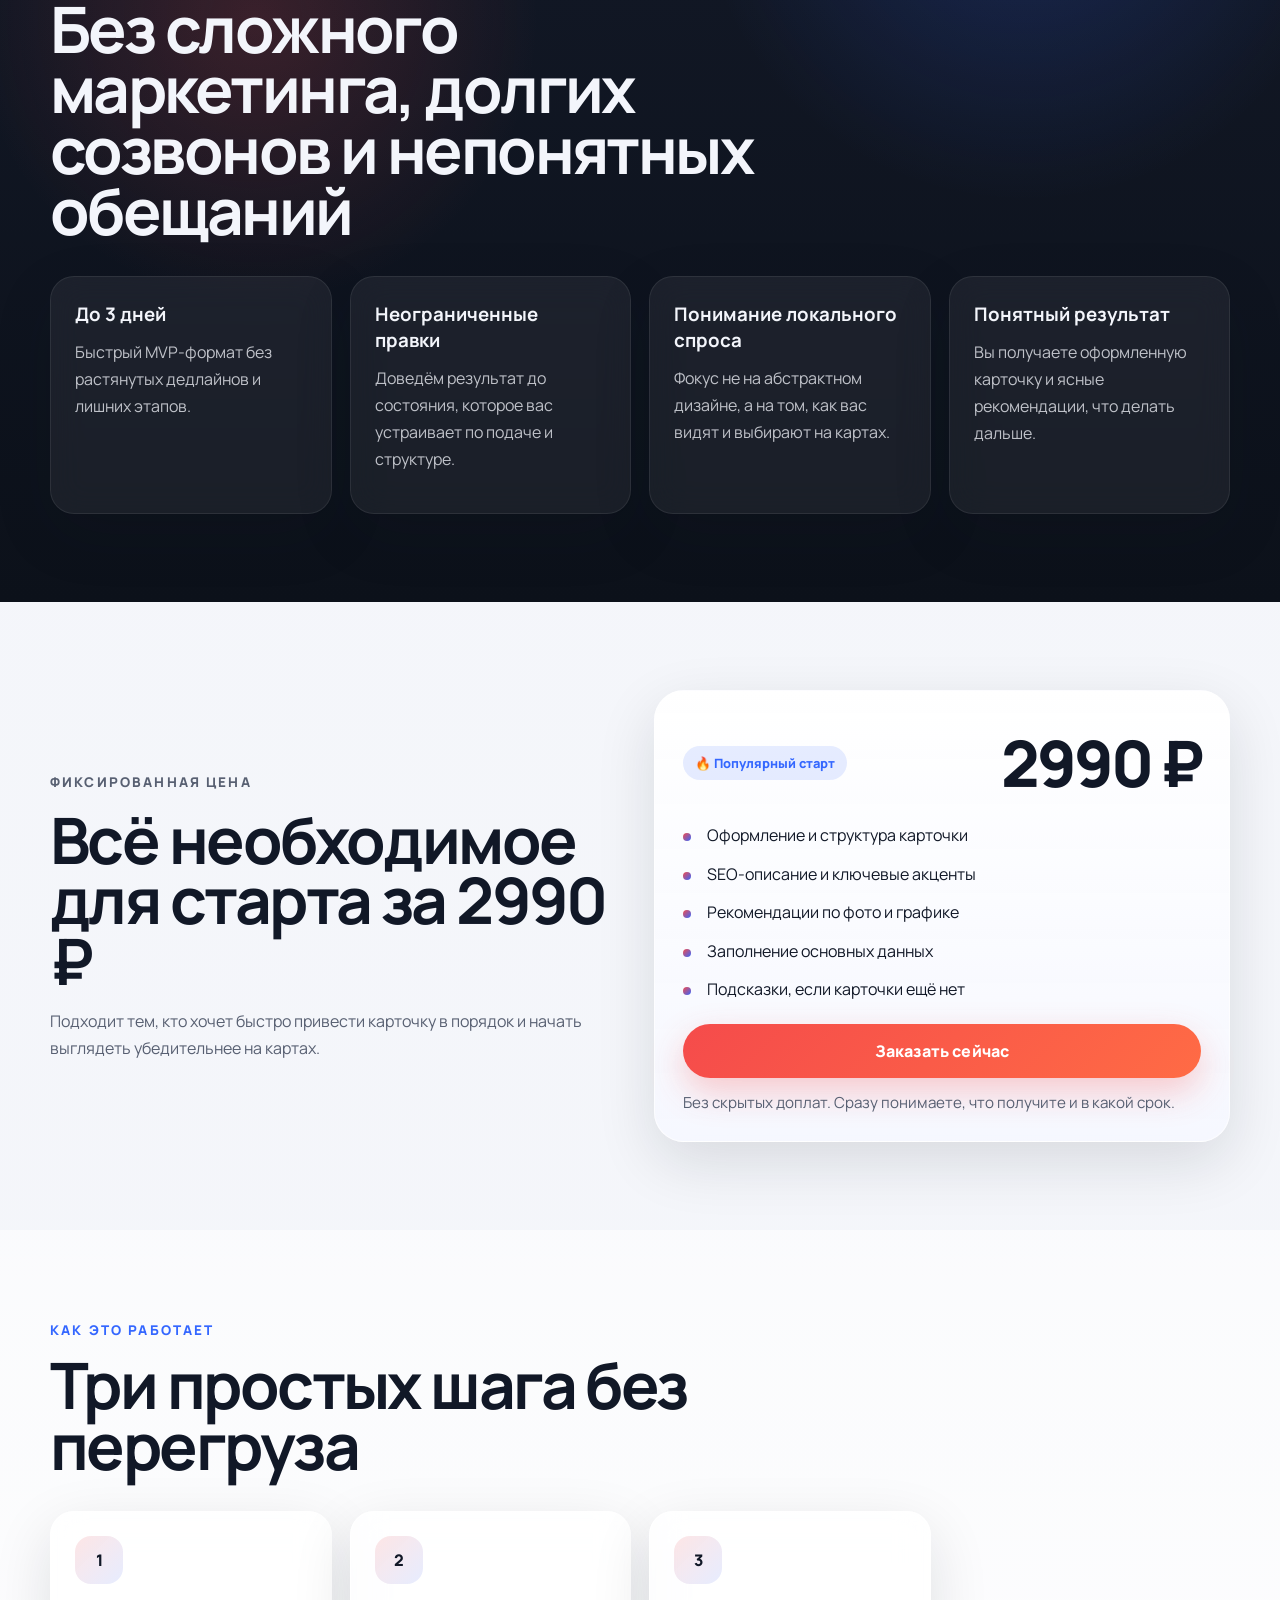
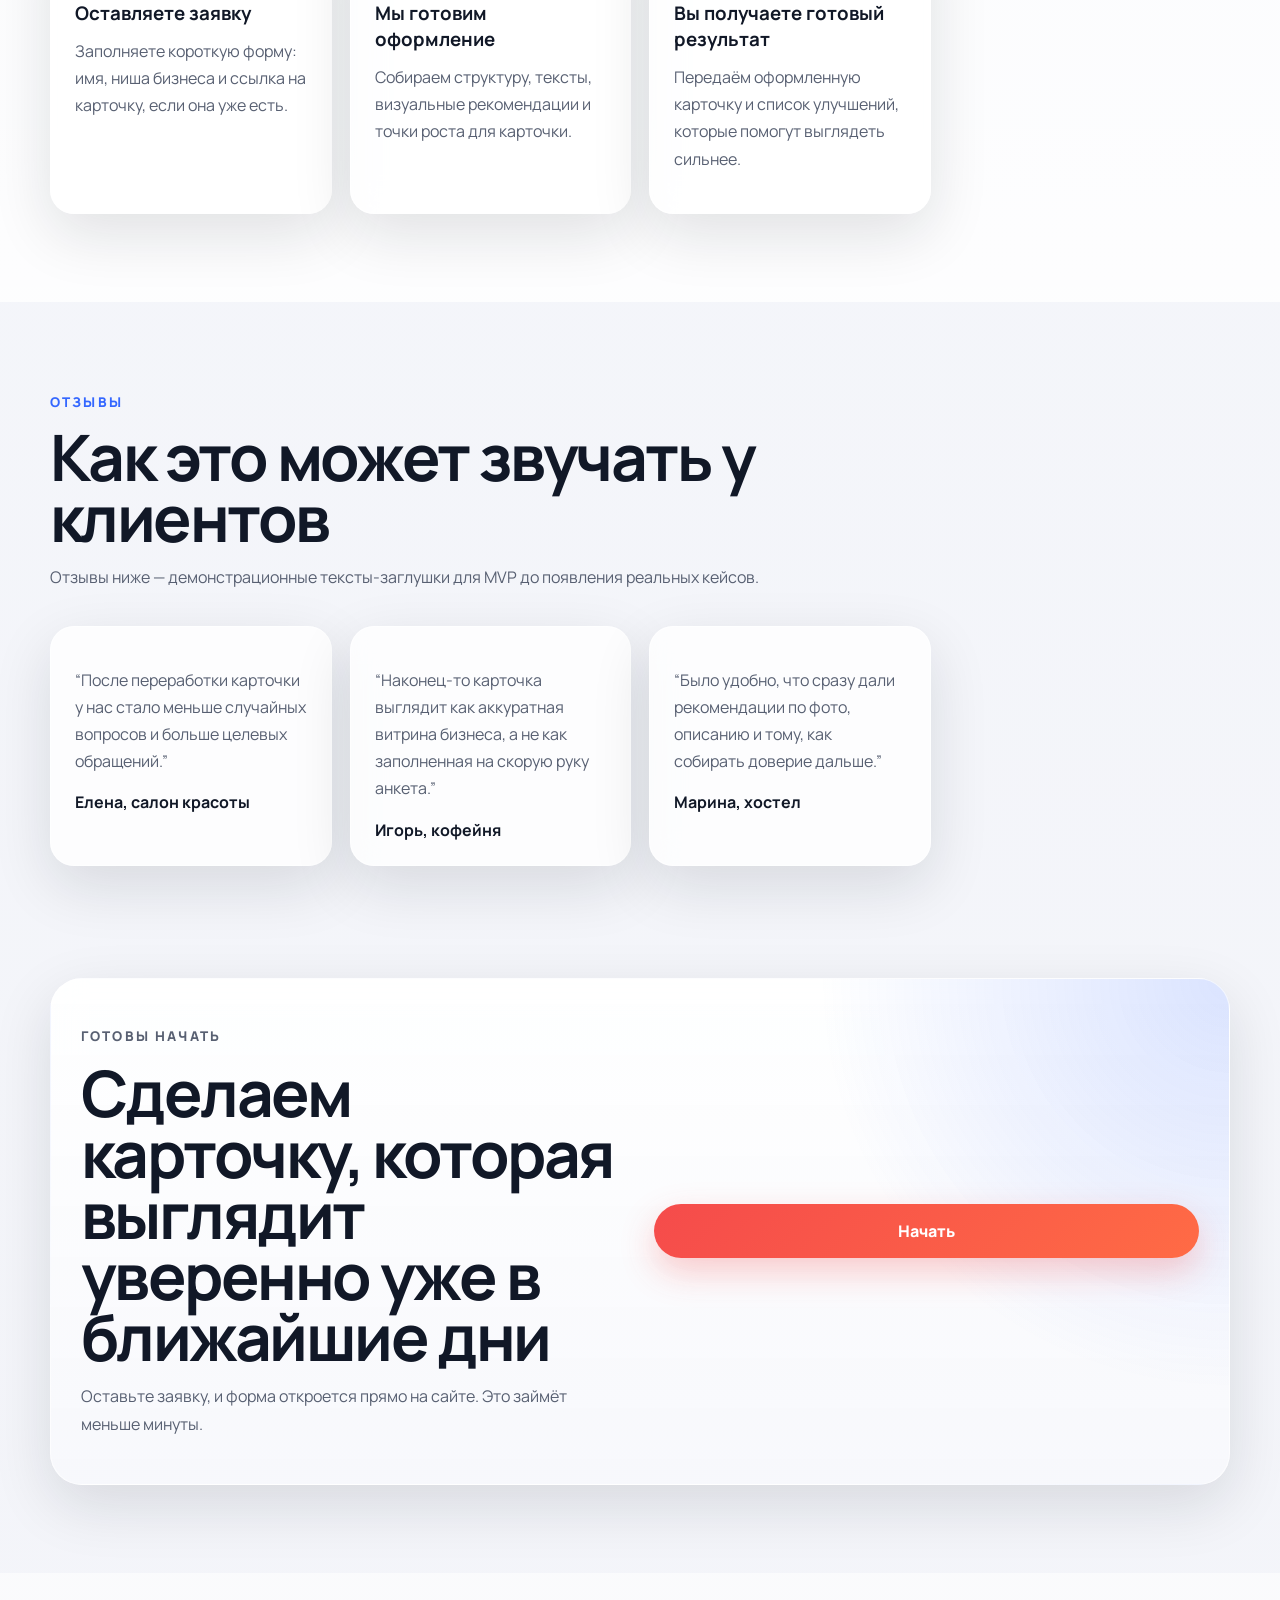
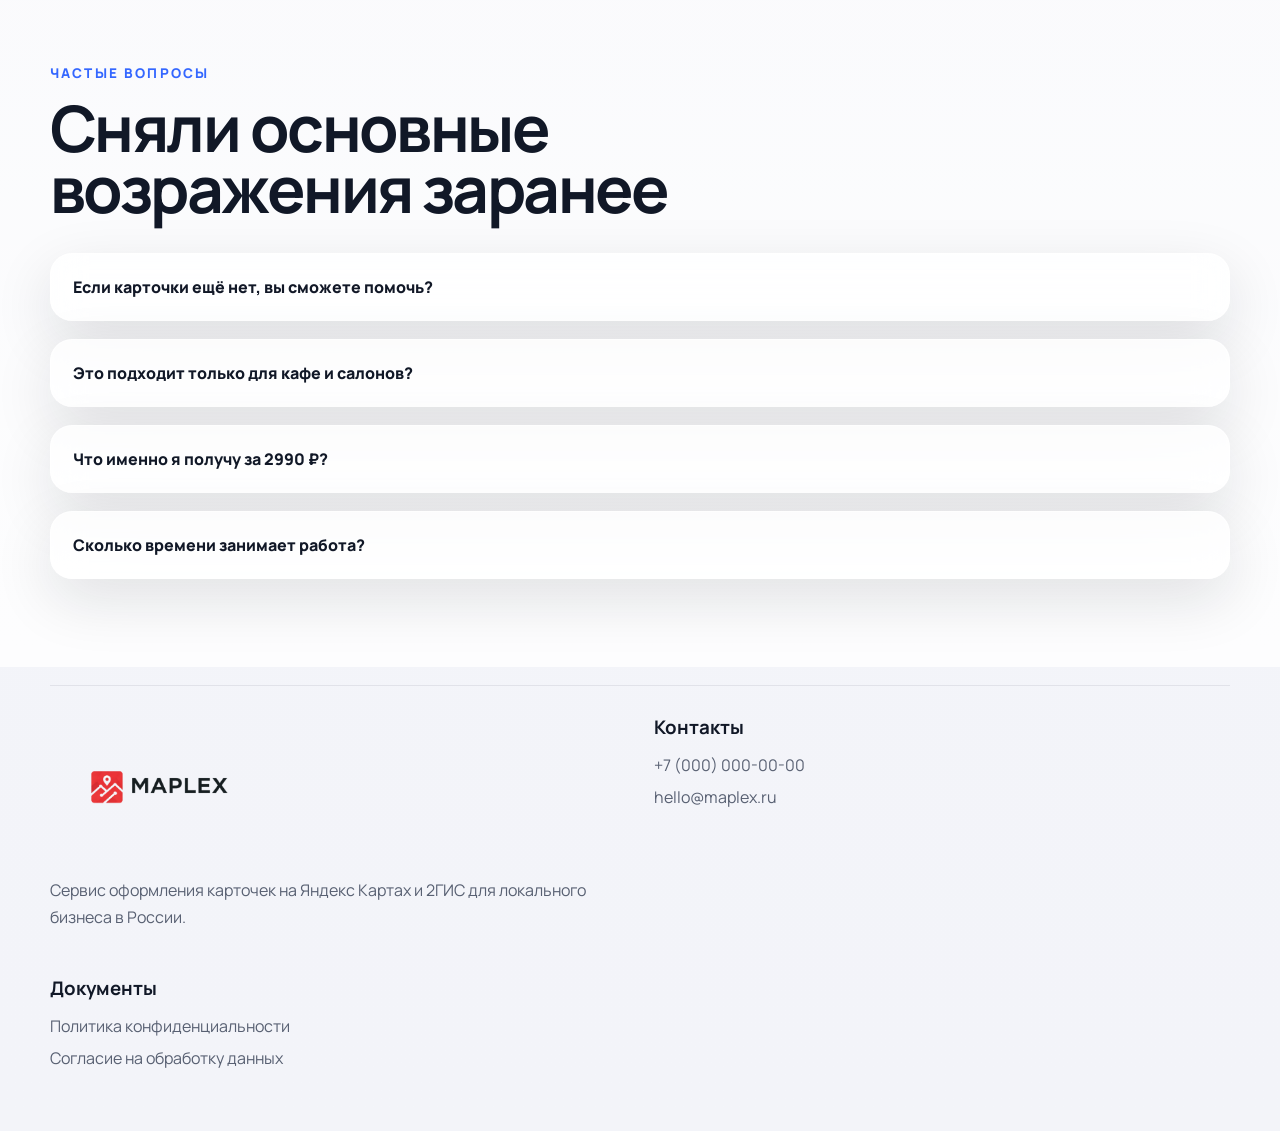
==== commit f21669f0: "Enlarge logo and refine content spacing" ====
--- a/index.html
+++ b/index.html
@@ -22,7 +22,7 @@
     href="https://fonts.googleapis.com/css2?family=Manrope:wght@400;500;600;700;800&display=swap"
     rel="stylesheet"
   >
-  <link rel="stylesheet" href="styles.css?v=4">
+  <link rel="stylesheet" href="styles.css?v=5">
 </head>
 <body>
   <div class="page-shell">
--- a/styles.css
+++ b/styles.css
@@ -91,7 +91,7 @@
   align-items: center;
   justify-content: space-between;
   gap: 16px;
-  min-height: 92px;
+  min-height: 132px;
 }
 
 .brand {
@@ -105,8 +105,8 @@
   width: auto;
   height: auto;
   display: block;
-  max-width: 236px;
-  max-height: 56px;
+  max-width: 472px;
+  max-height: 112px;
 }
 
 .footer-logo {
@@ -187,6 +187,7 @@
   max-width: 15.4ch;
   margin-left: auto;
   margin-right: auto;
+  margin-bottom: 22px;
 }
 
 .hero-text,
@@ -291,7 +292,7 @@
 
 .hero-copy .hero-text {
   max-width: 700px;
-  margin: 0 auto;
+  margin: 0 auto 8px;
 }
 
 .hero-copy .hero-points {
@@ -395,6 +396,30 @@
   font-weight: 800;
 }
 
+.section-heading h2,
+.pricing-copy h2,
+.cta-box h2 {
+  margin-bottom: 16px;
+}
+
+.feature-card h3,
+.service-card h3,
+.benefit-item h3,
+.step-card h3,
+.case-copy h3 {
+  margin-bottom: 12px;
+}
+
+.demo-screen h3,
+.mock-title {
+  margin-bottom: 6px;
+}
+
+.review-card strong {
+  display: block;
+  margin-top: 16px;
+}
+
 .mock-subtitle,
 .demo-screen p,
 .section-note,
@@ -403,6 +428,23 @@
 .form-result {
   margin: 0;
   color: var(--muted);
+}
+
+.section-note,
+.pricing-copy p,
+.cta-box p {
+  margin-top: 16px;
+}
+
+.feature-card p,
+.service-card p,
+.benefit-item p,
+.step-card p,
+.case-copy p,
+.stat-card p,
+.demo-screen p,
+.mock-subtitle {
+  margin-top: 0;
 }
 
 .photo-strip {
@@ -644,7 +686,7 @@
 }
 
 .footer-grid h3 {
-  margin-top: 0;
+  margin: 0 0 14px;
 }
 
 .footer-grid a {
@@ -874,7 +916,7 @@
 
 @media (max-width: 767px) {
   .header-inner {
-    min-height: 82px;
+    min-height: 112px;
   }
 
   .button-small {
@@ -890,8 +932,8 @@
   }
 
   .brand-logo {
-    max-width: 188px;
-    max-height: 44px;
+    max-width: 376px;
+    max-height: 88px;
   }
 
   .footer-logo {
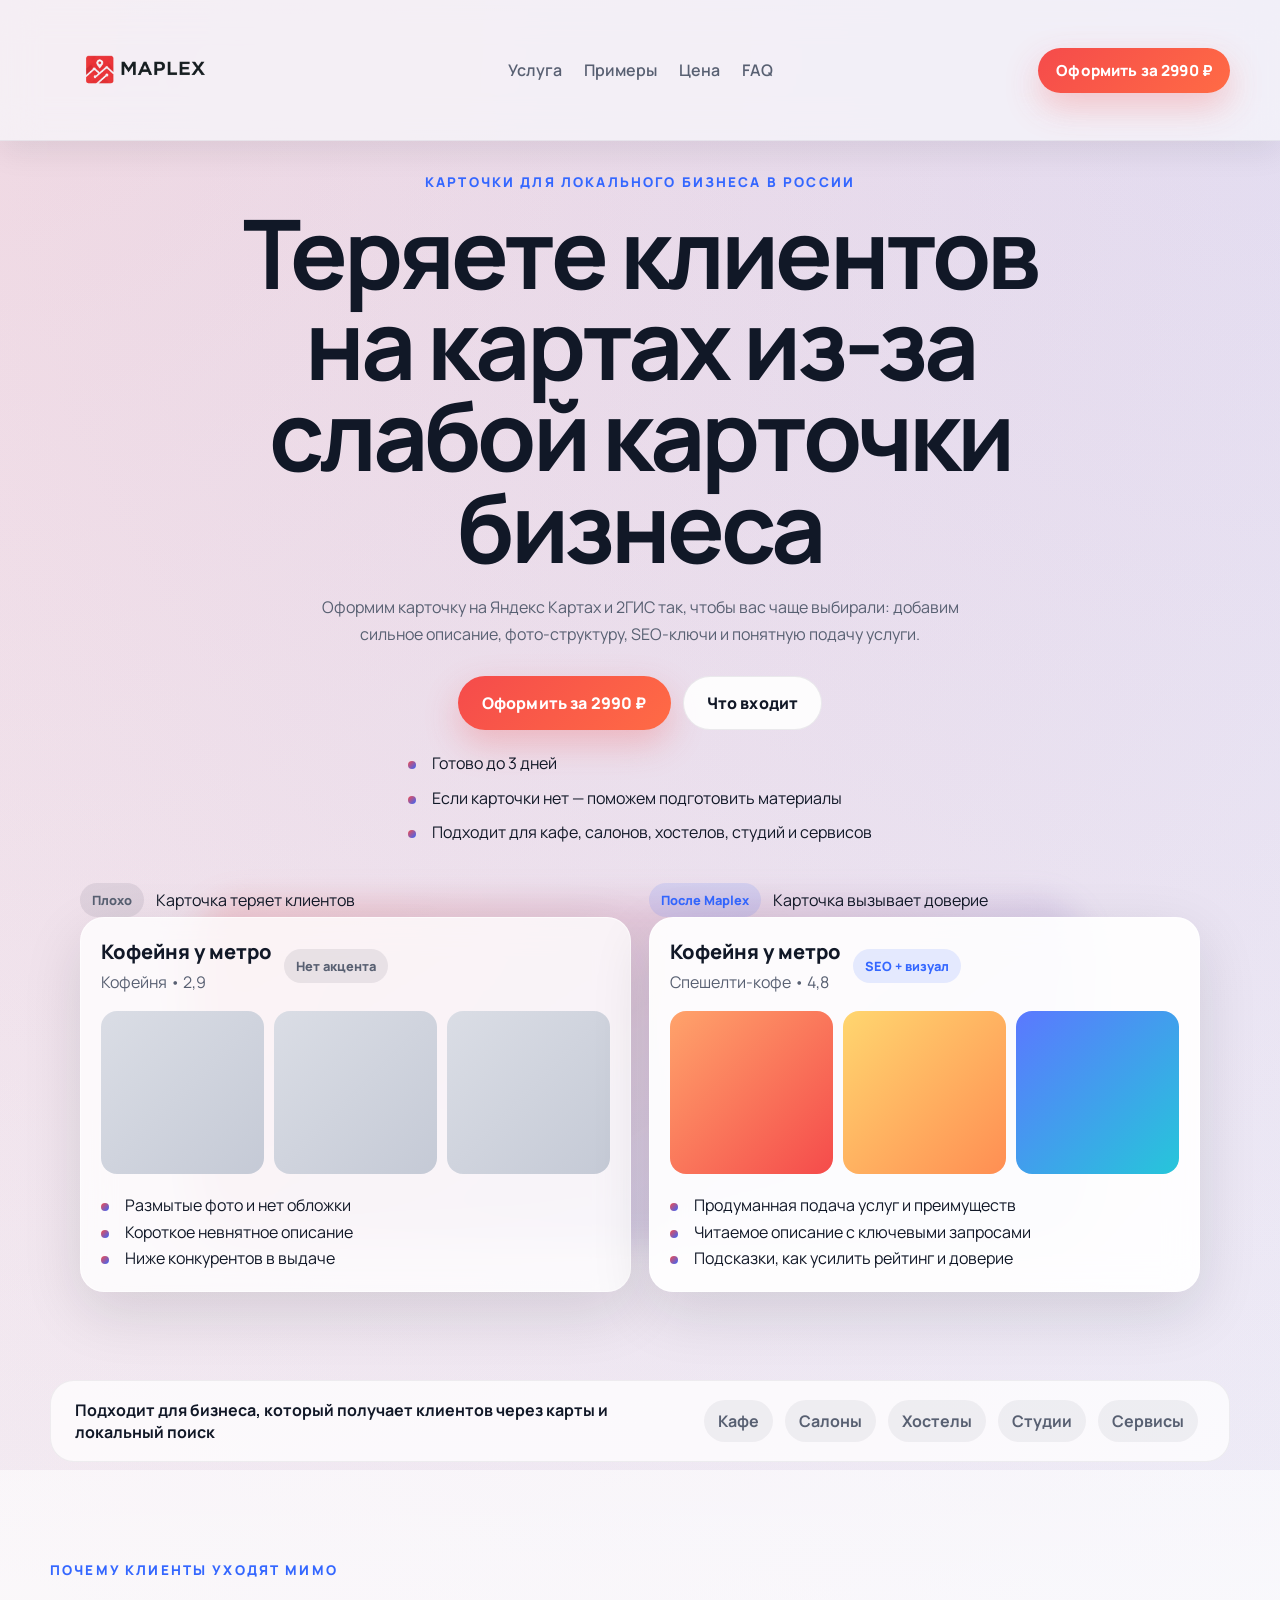
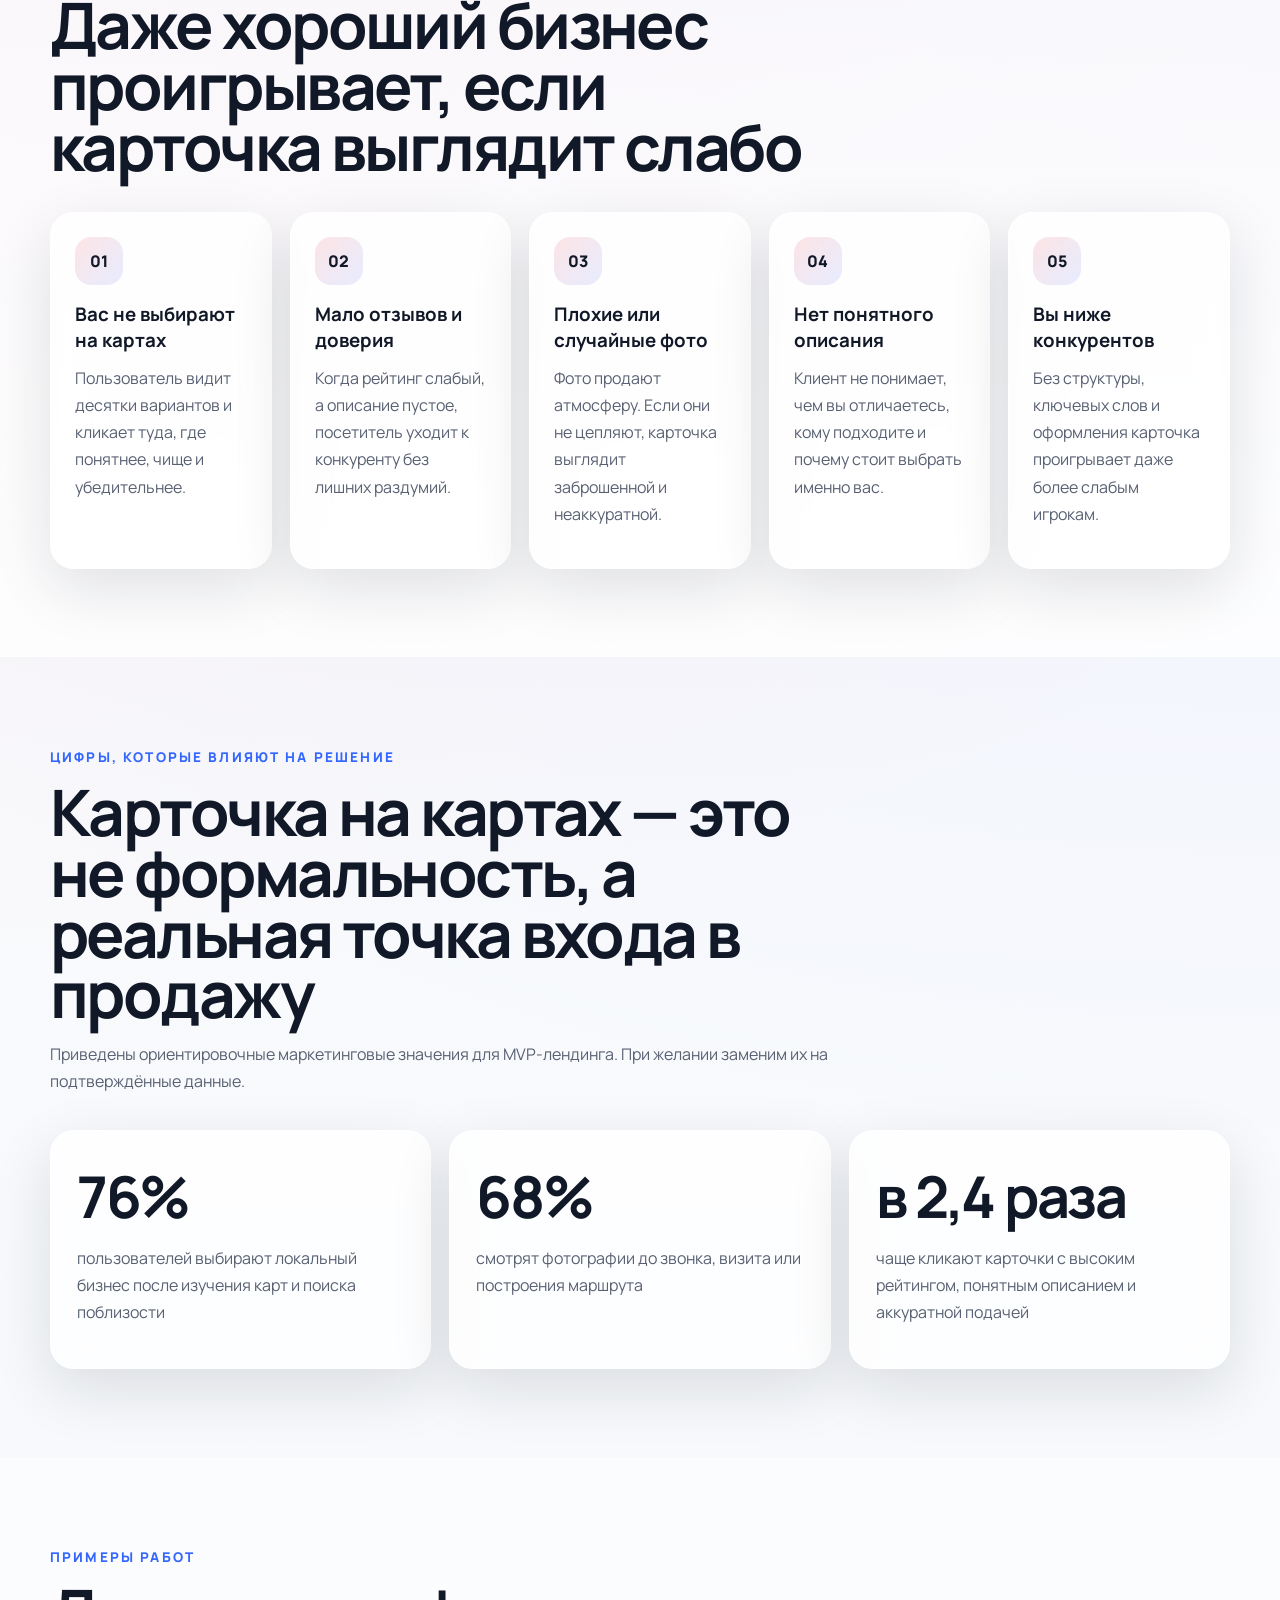
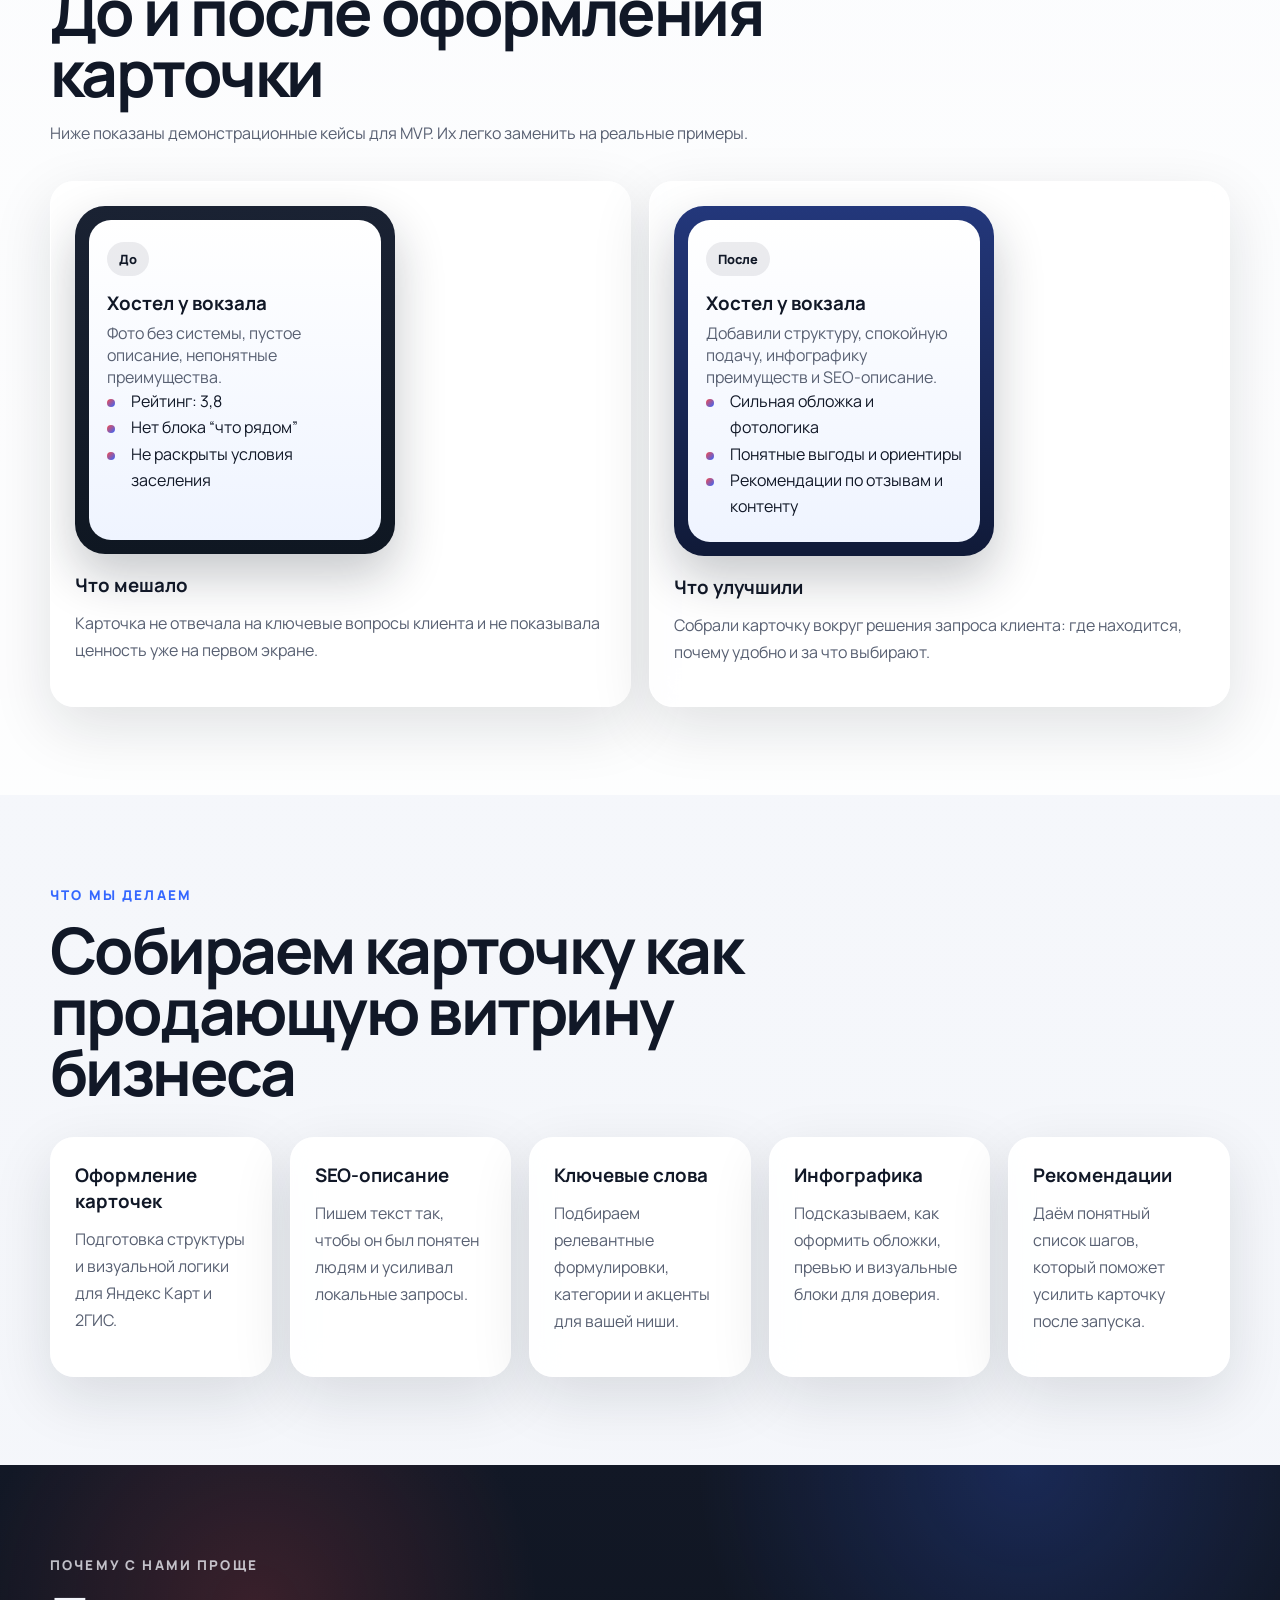
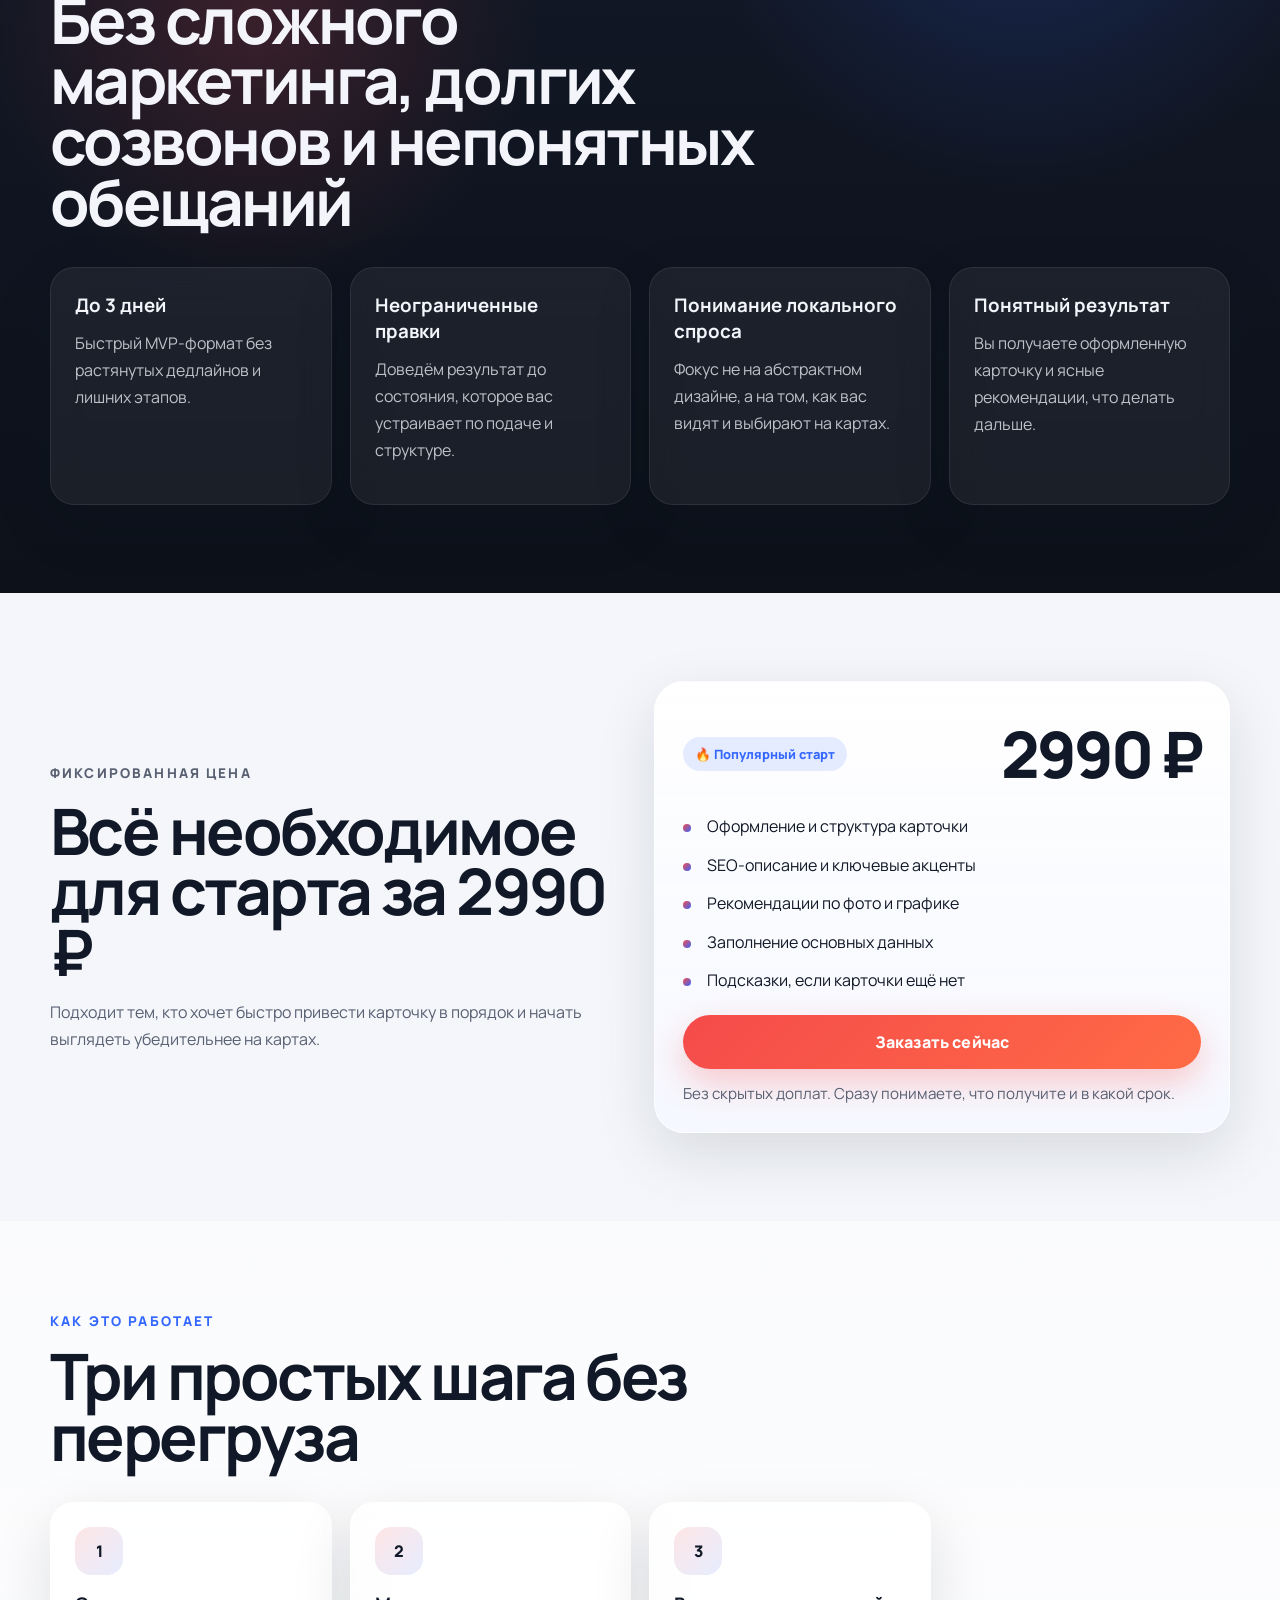
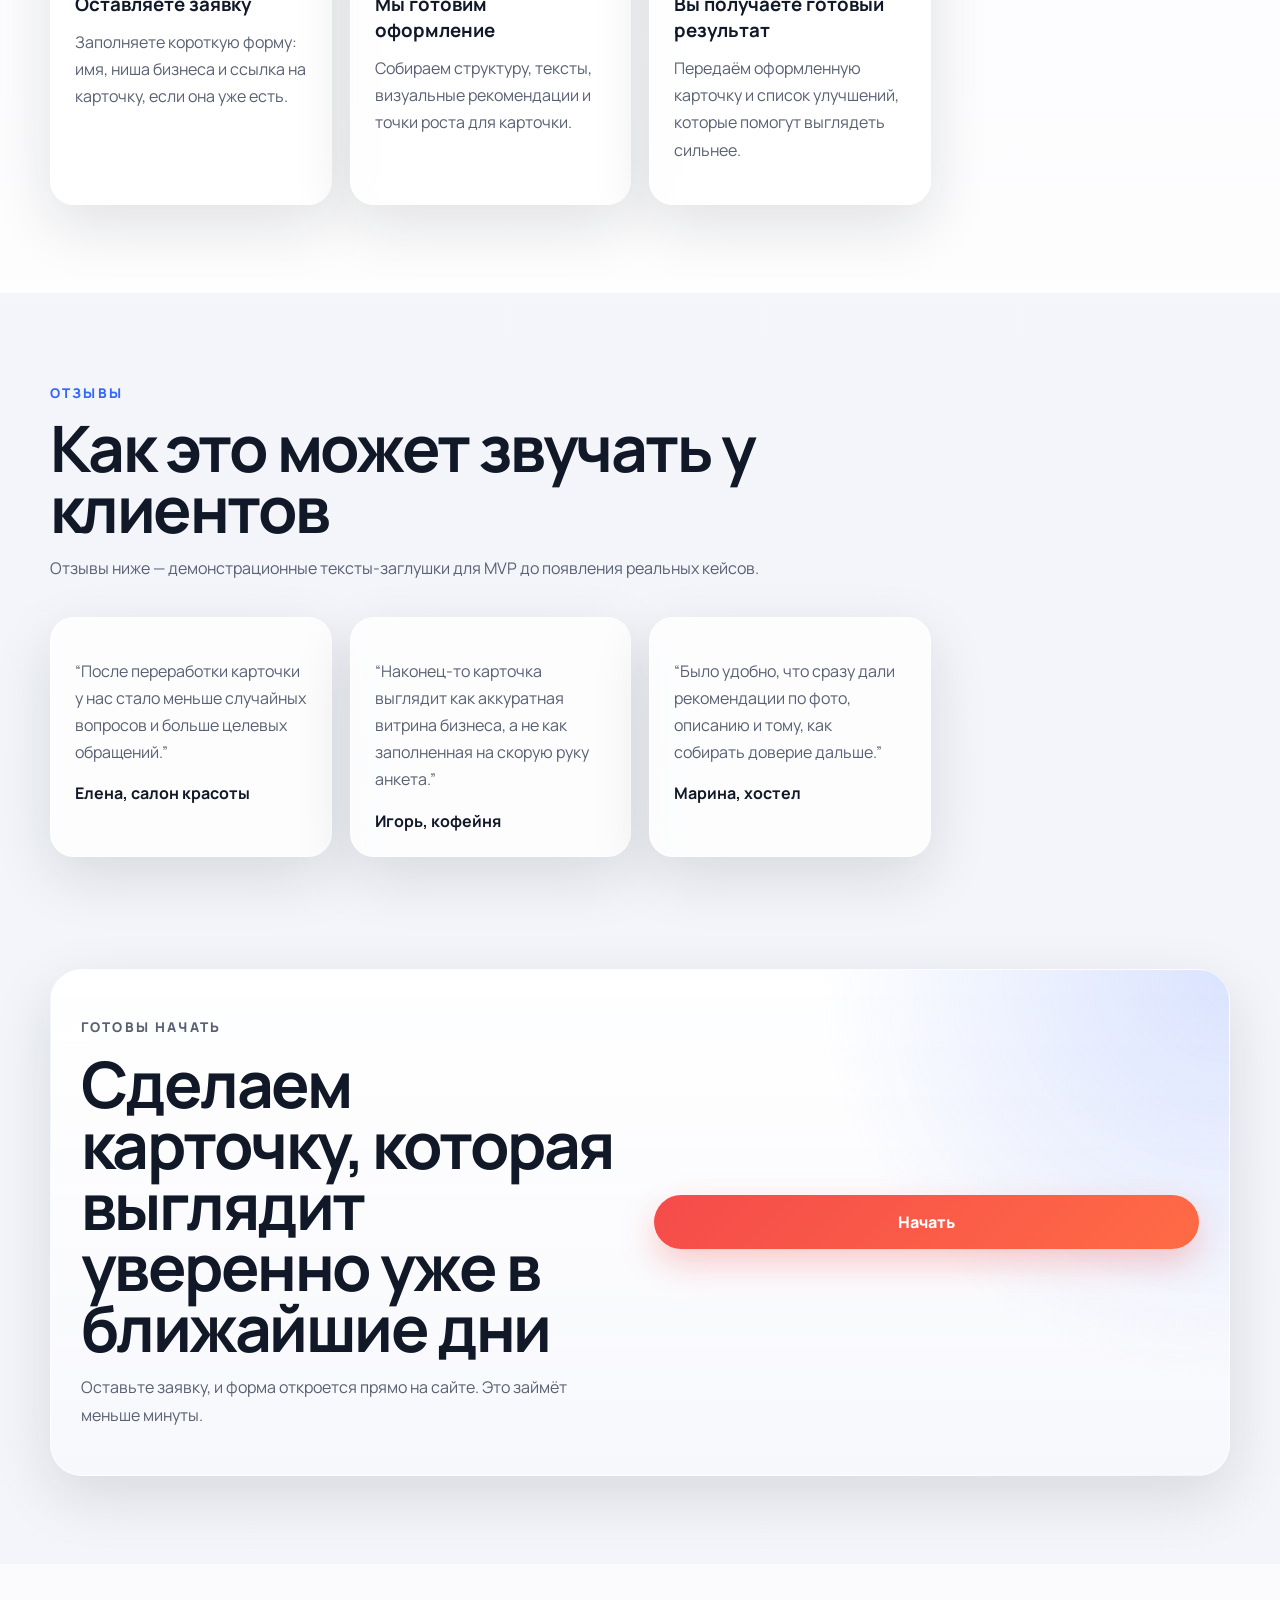
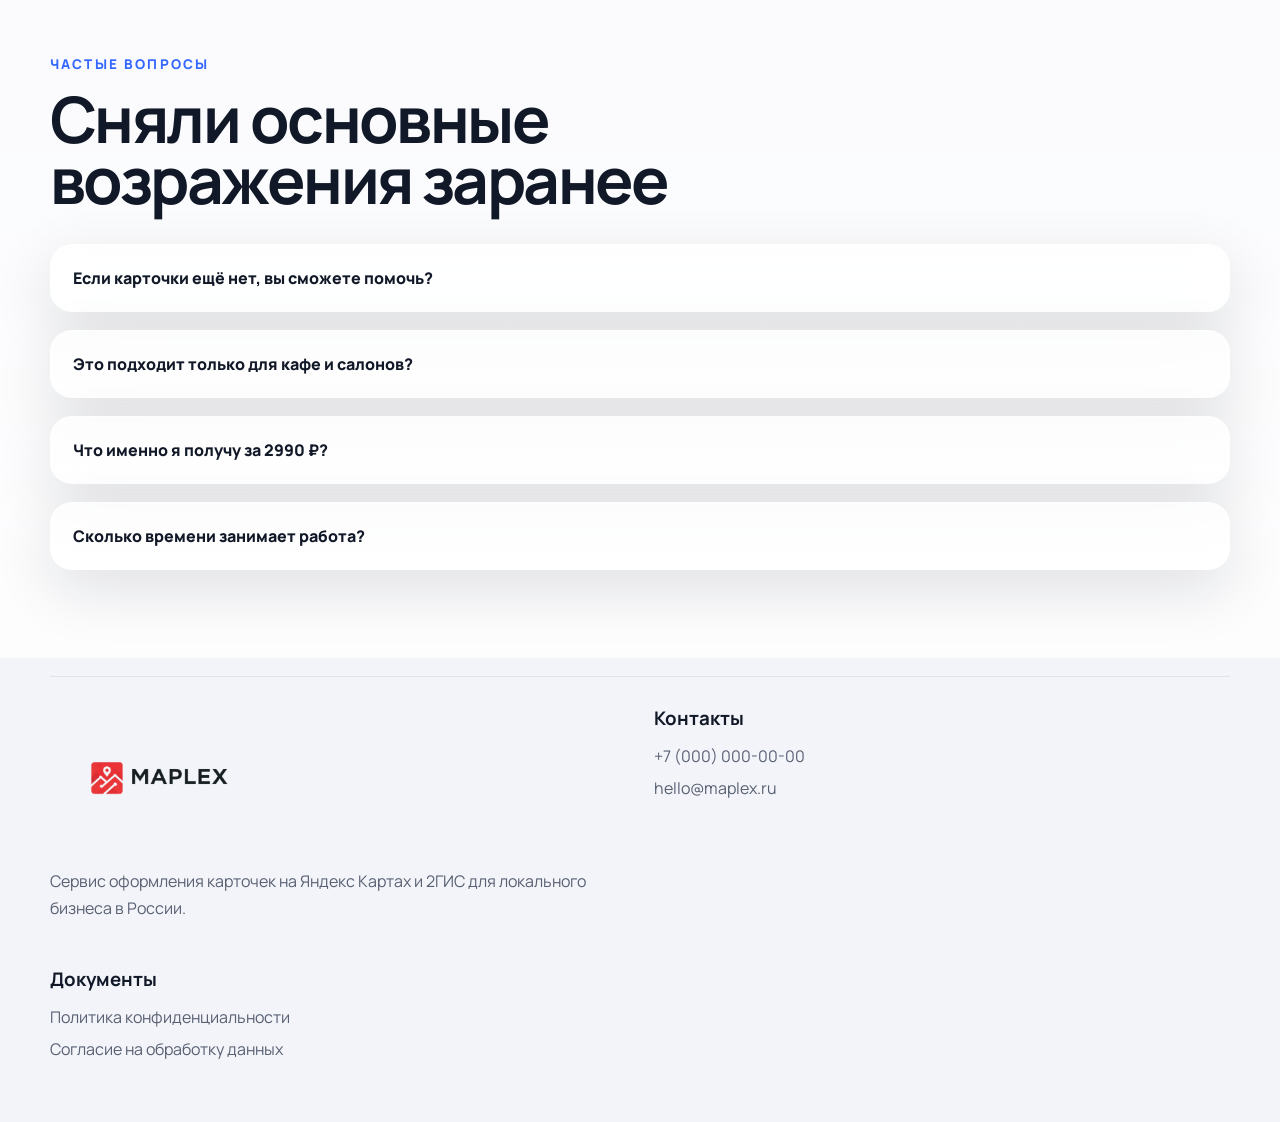
==== commit b086f4fb: "Increase logo and pin header to top" ====
--- a/index.html
+++ b/index.html
@@ -22,7 +22,7 @@
     href="https://fonts.googleapis.com/css2?family=Manrope:wght@400;500;600;700;800&display=swap"
     rel="stylesheet"
   >
-  <link rel="stylesheet" href="styles.css?v=5">
+  <link rel="stylesheet" href="styles.css?v=6">
 </head>
 <body>
   <div class="page-shell">
--- a/styles.css
+++ b/styles.css
@@ -53,7 +53,7 @@
 }
 
 .page-shell {
-  overflow: clip;
+  overflow-x: clip;
 }
 
 .container {
@@ -78,12 +78,15 @@
 }
 
 .site-header {
-  position: sticky;
+  position: fixed;
   top: 0;
+  left: 0;
+  right: 0;
   z-index: 40;
   backdrop-filter: blur(18px);
   background: rgba(247, 247, 251, 0.72);
   border-bottom: 1px solid rgba(17, 24, 39, 0.05);
+  box-shadow: 0 10px 30px rgba(15, 23, 34, 0.08);
 }
 
 .header-inner {
@@ -91,7 +94,7 @@
   align-items: center;
   justify-content: space-between;
   gap: 16px;
-  min-height: 132px;
+  min-height: 140px;
 }
 
 .brand {
@@ -105,8 +108,12 @@
   width: auto;
   height: auto;
   display: block;
-  max-width: 472px;
-  max-height: 112px;
+  max-width: 540px;
+  max-height: 128px;
+}
+
+main {
+  padding-top: 140px;
 }
 
 .footer-logo {
@@ -161,7 +168,7 @@
 }
 
 .hero {
-  padding-top: 46px;
+  padding-top: 30px;
 }
 
 .hero-grid,
@@ -916,7 +923,7 @@
 
 @media (max-width: 767px) {
   .header-inner {
-    min-height: 112px;
+    min-height: 120px;
   }
 
   .button-small {
@@ -928,12 +935,12 @@
   }
 
   .hero {
-    padding-top: 28px;
+    padding-top: 24px;
   }
 
   .brand-logo {
-    max-width: 376px;
-    max-height: 88px;
+    max-width: 420px;
+    max-height: 98px;
   }
 
   .footer-logo {
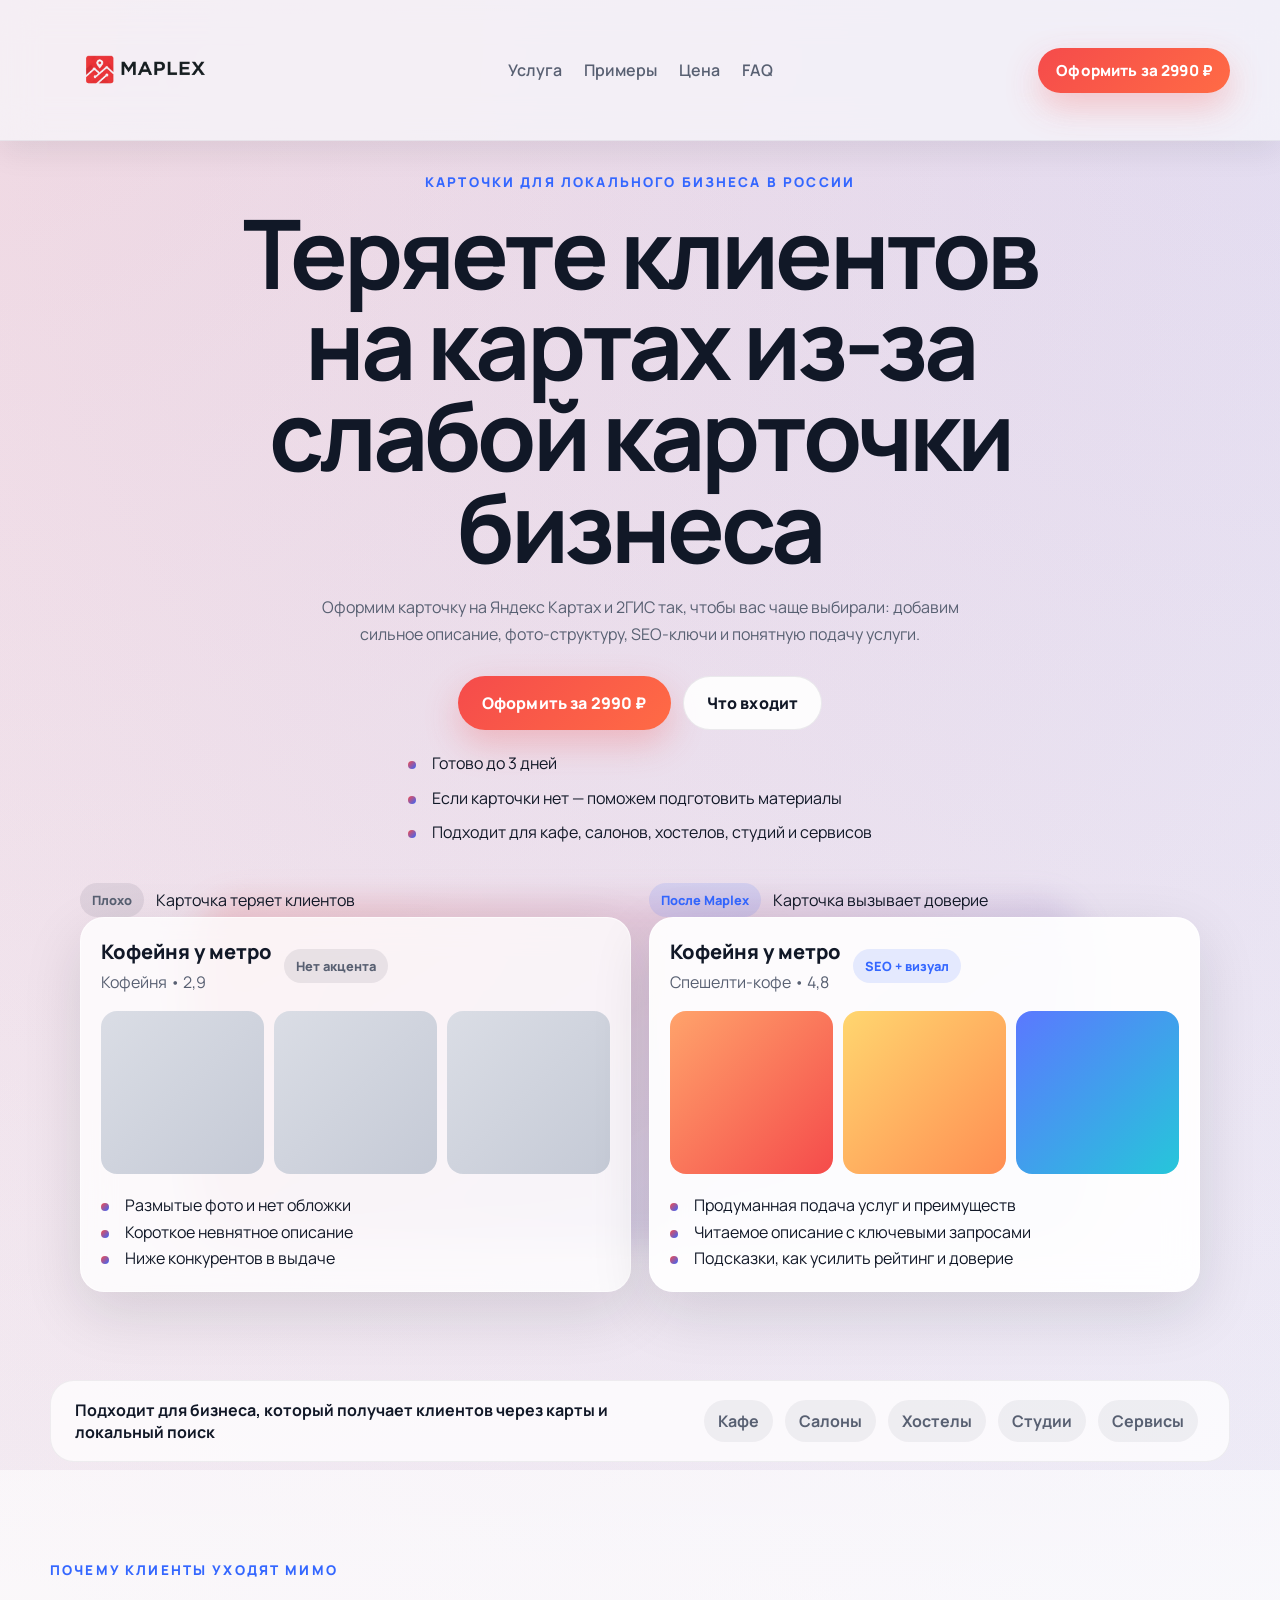
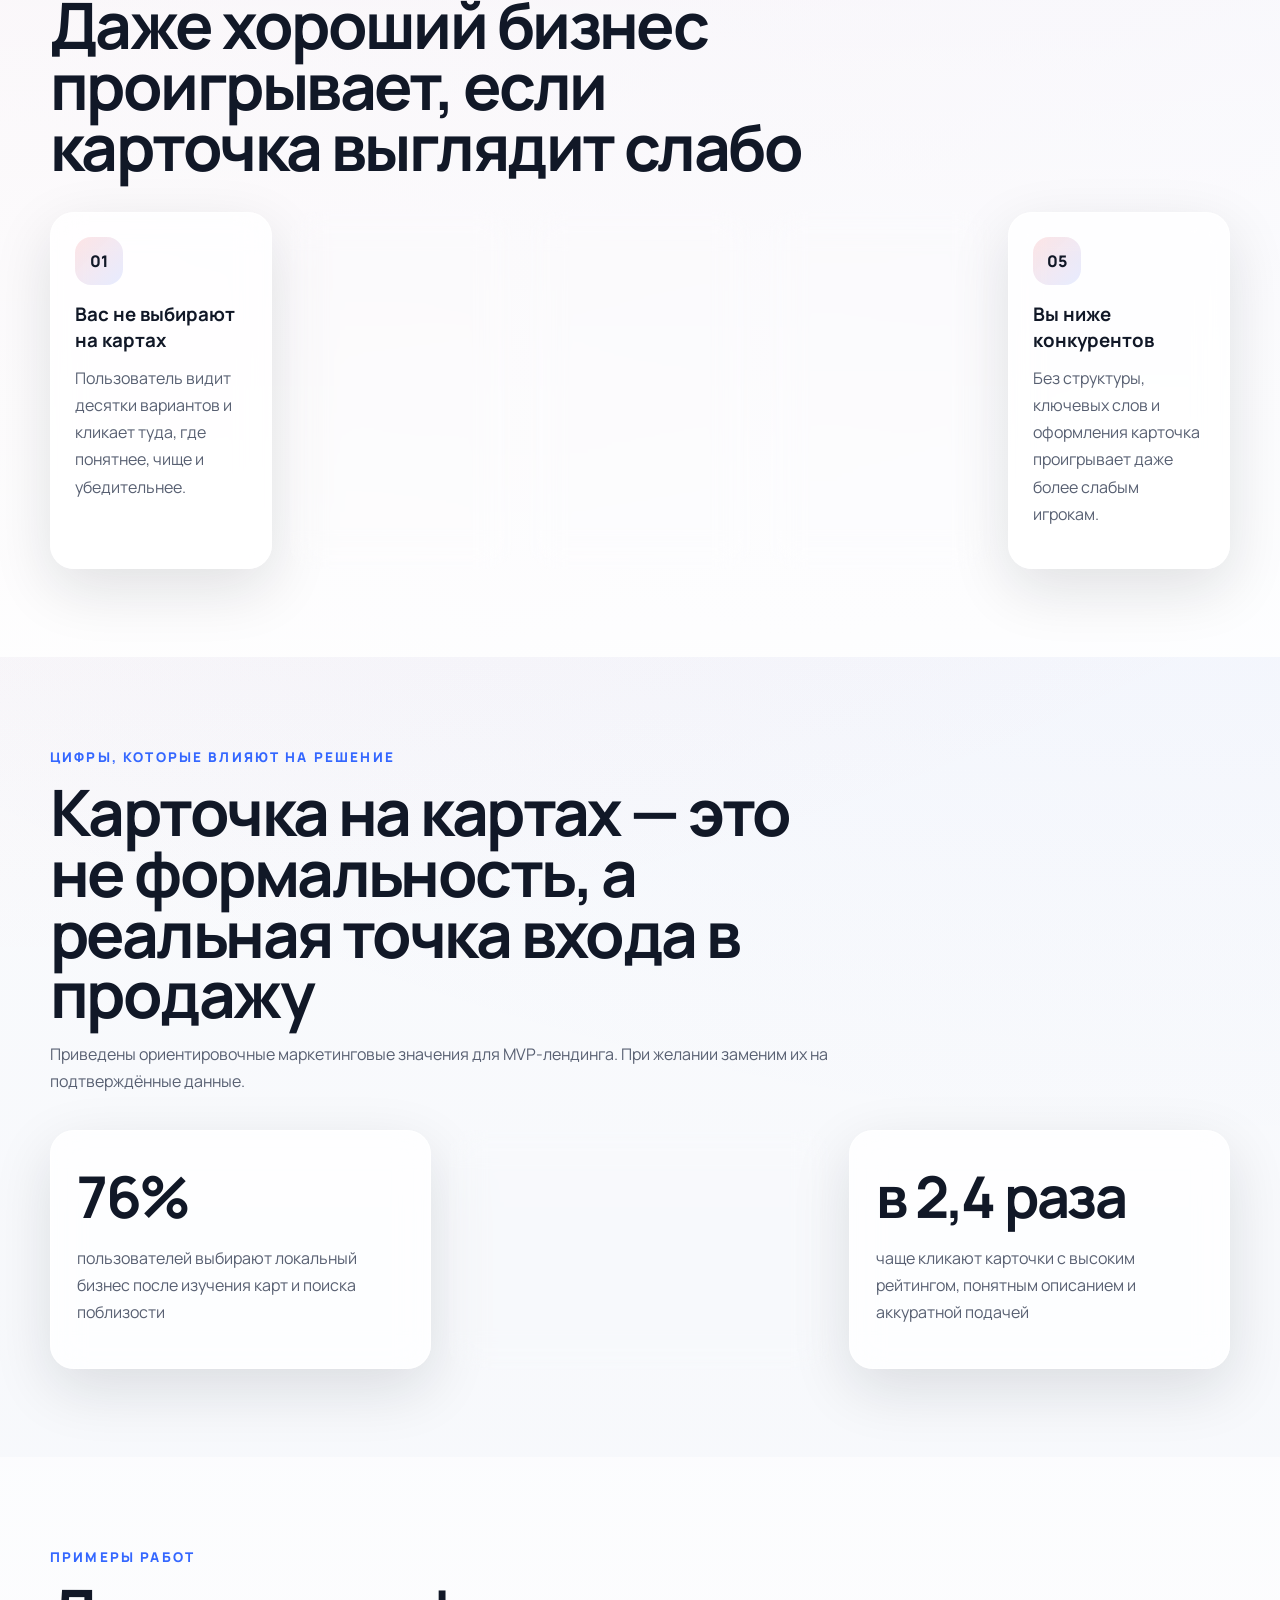
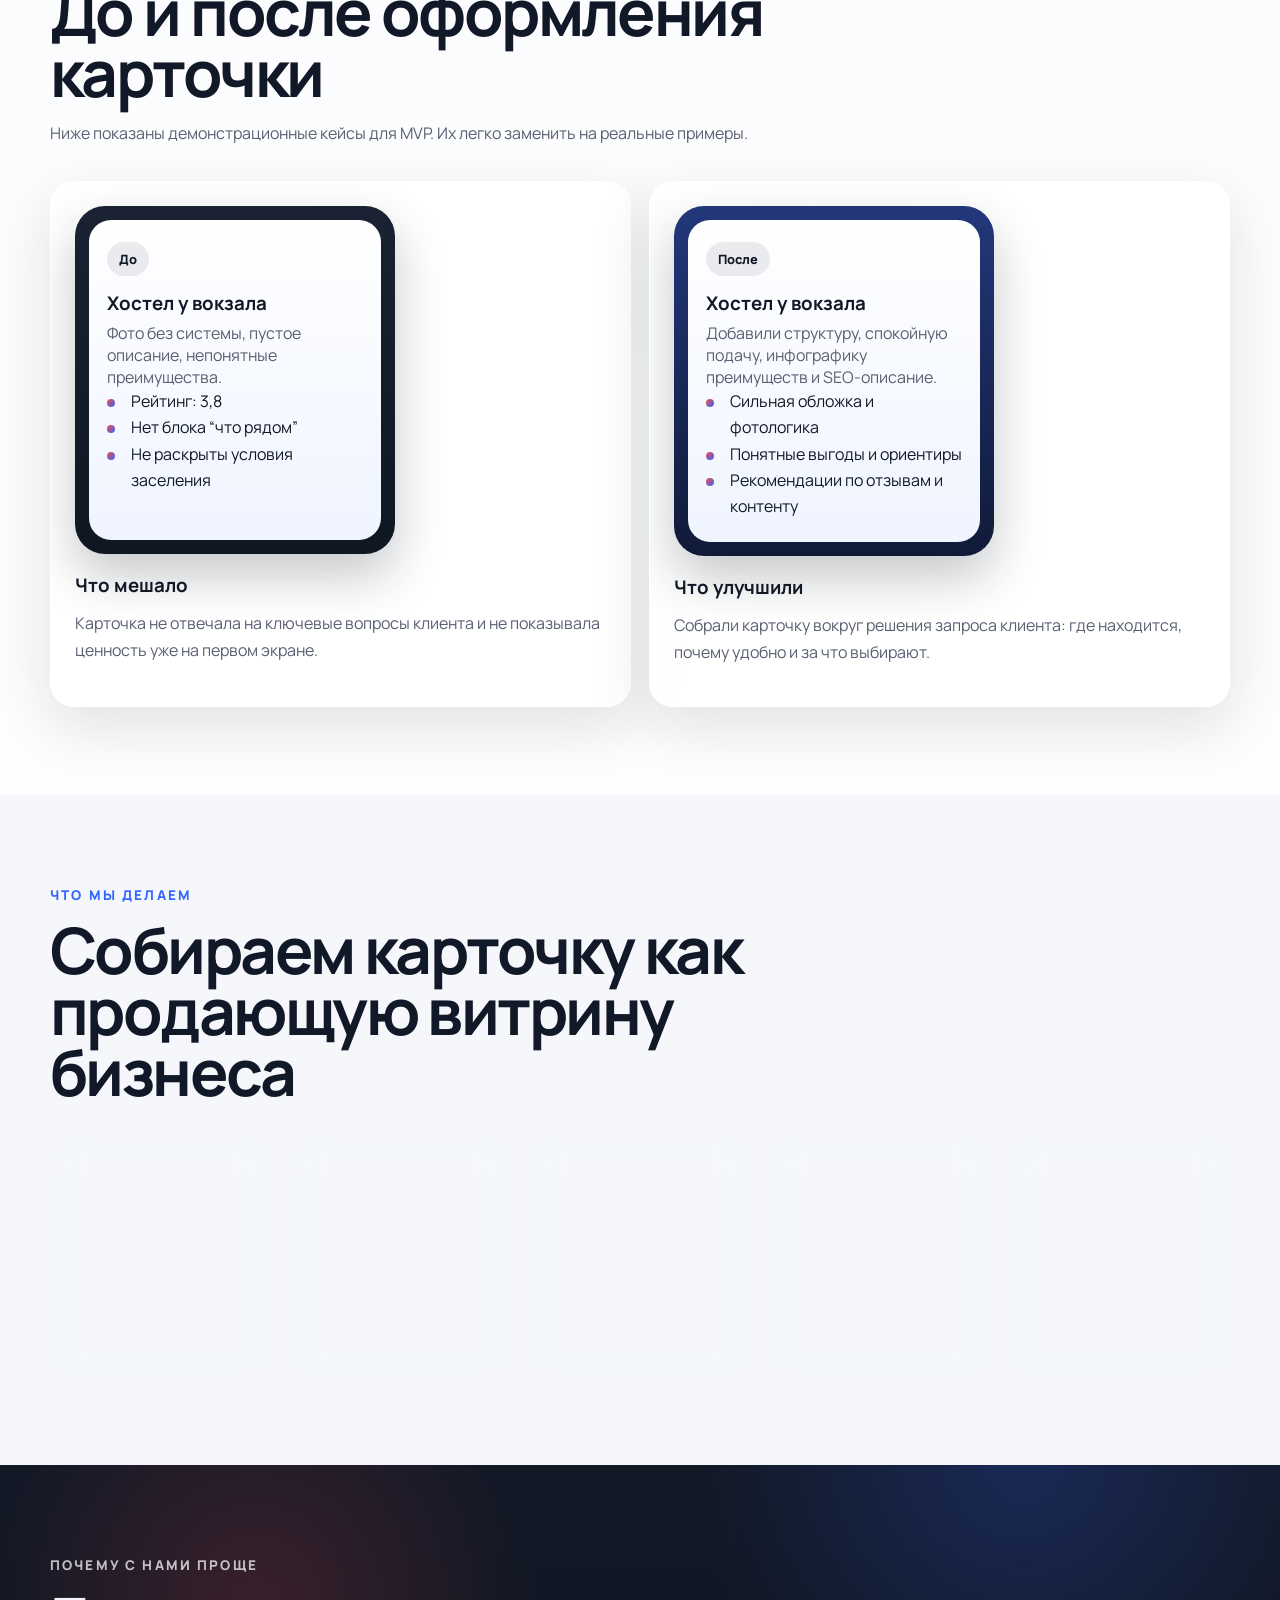
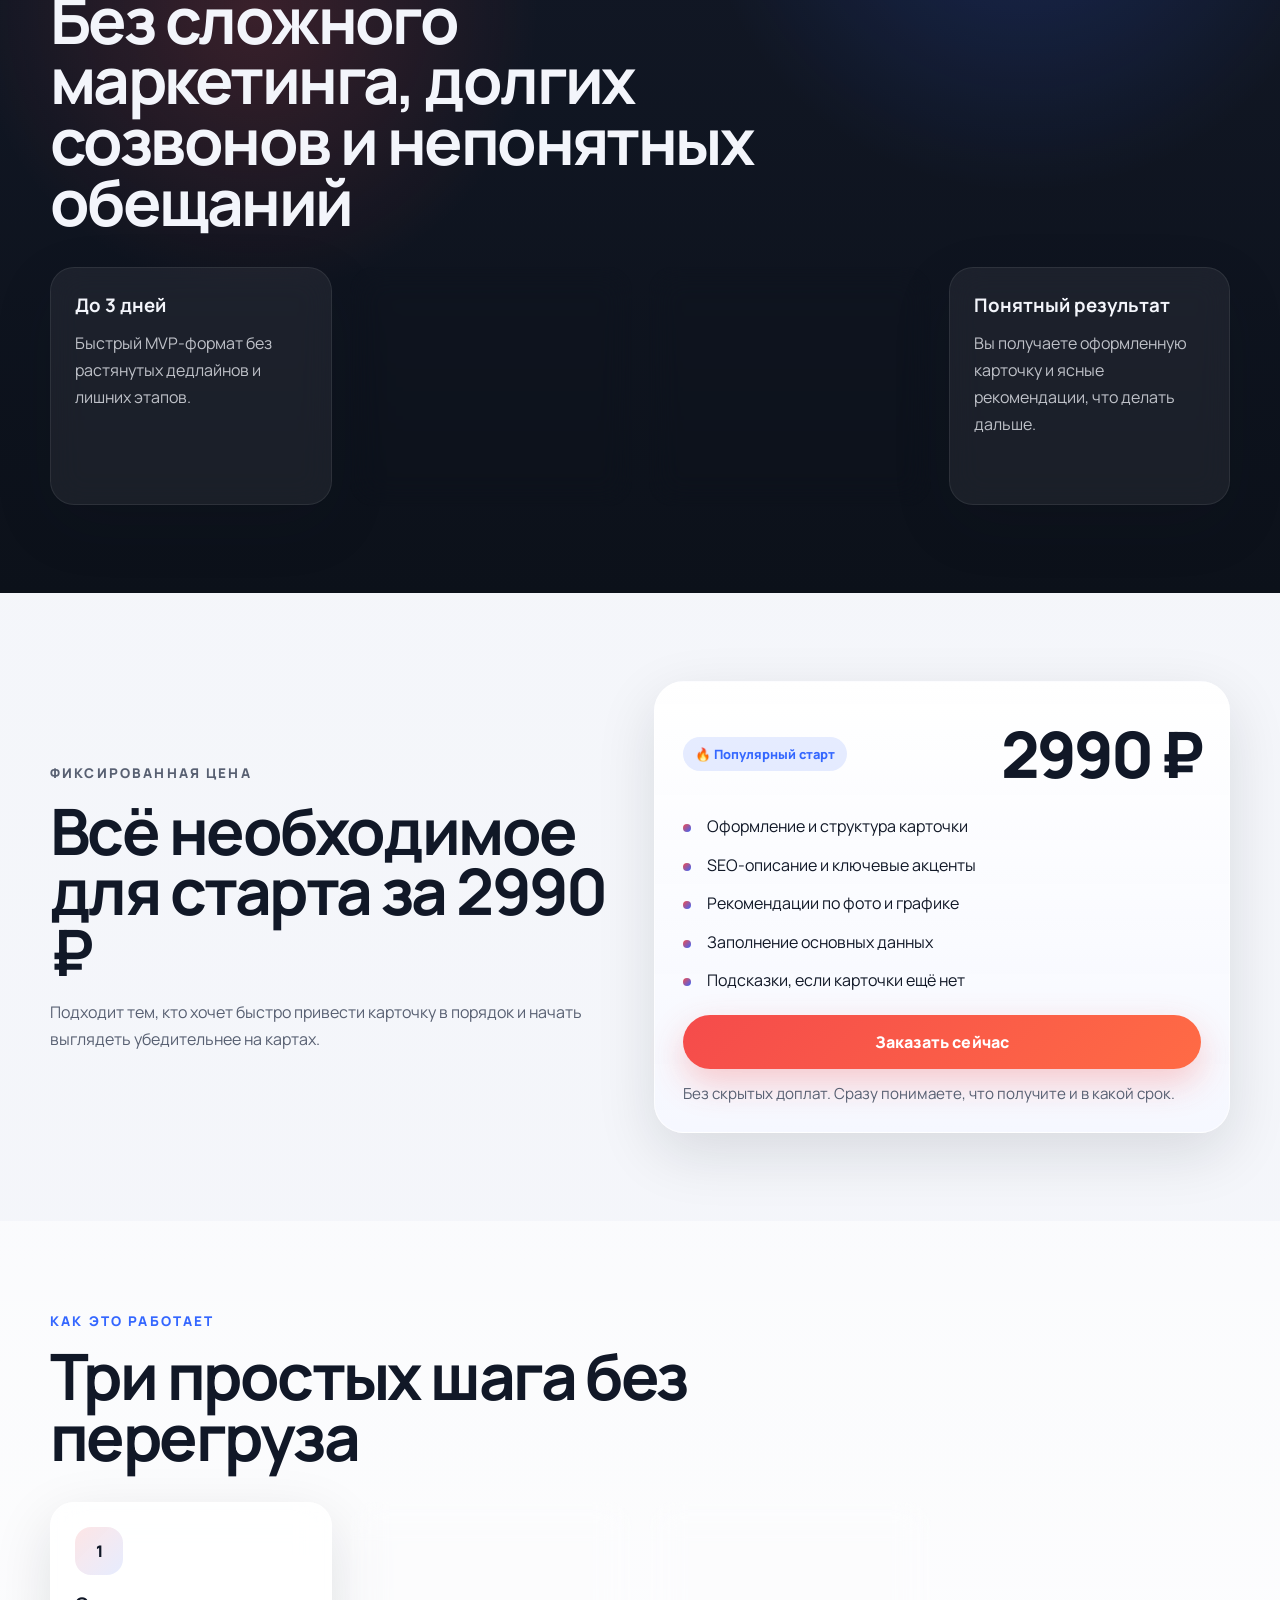
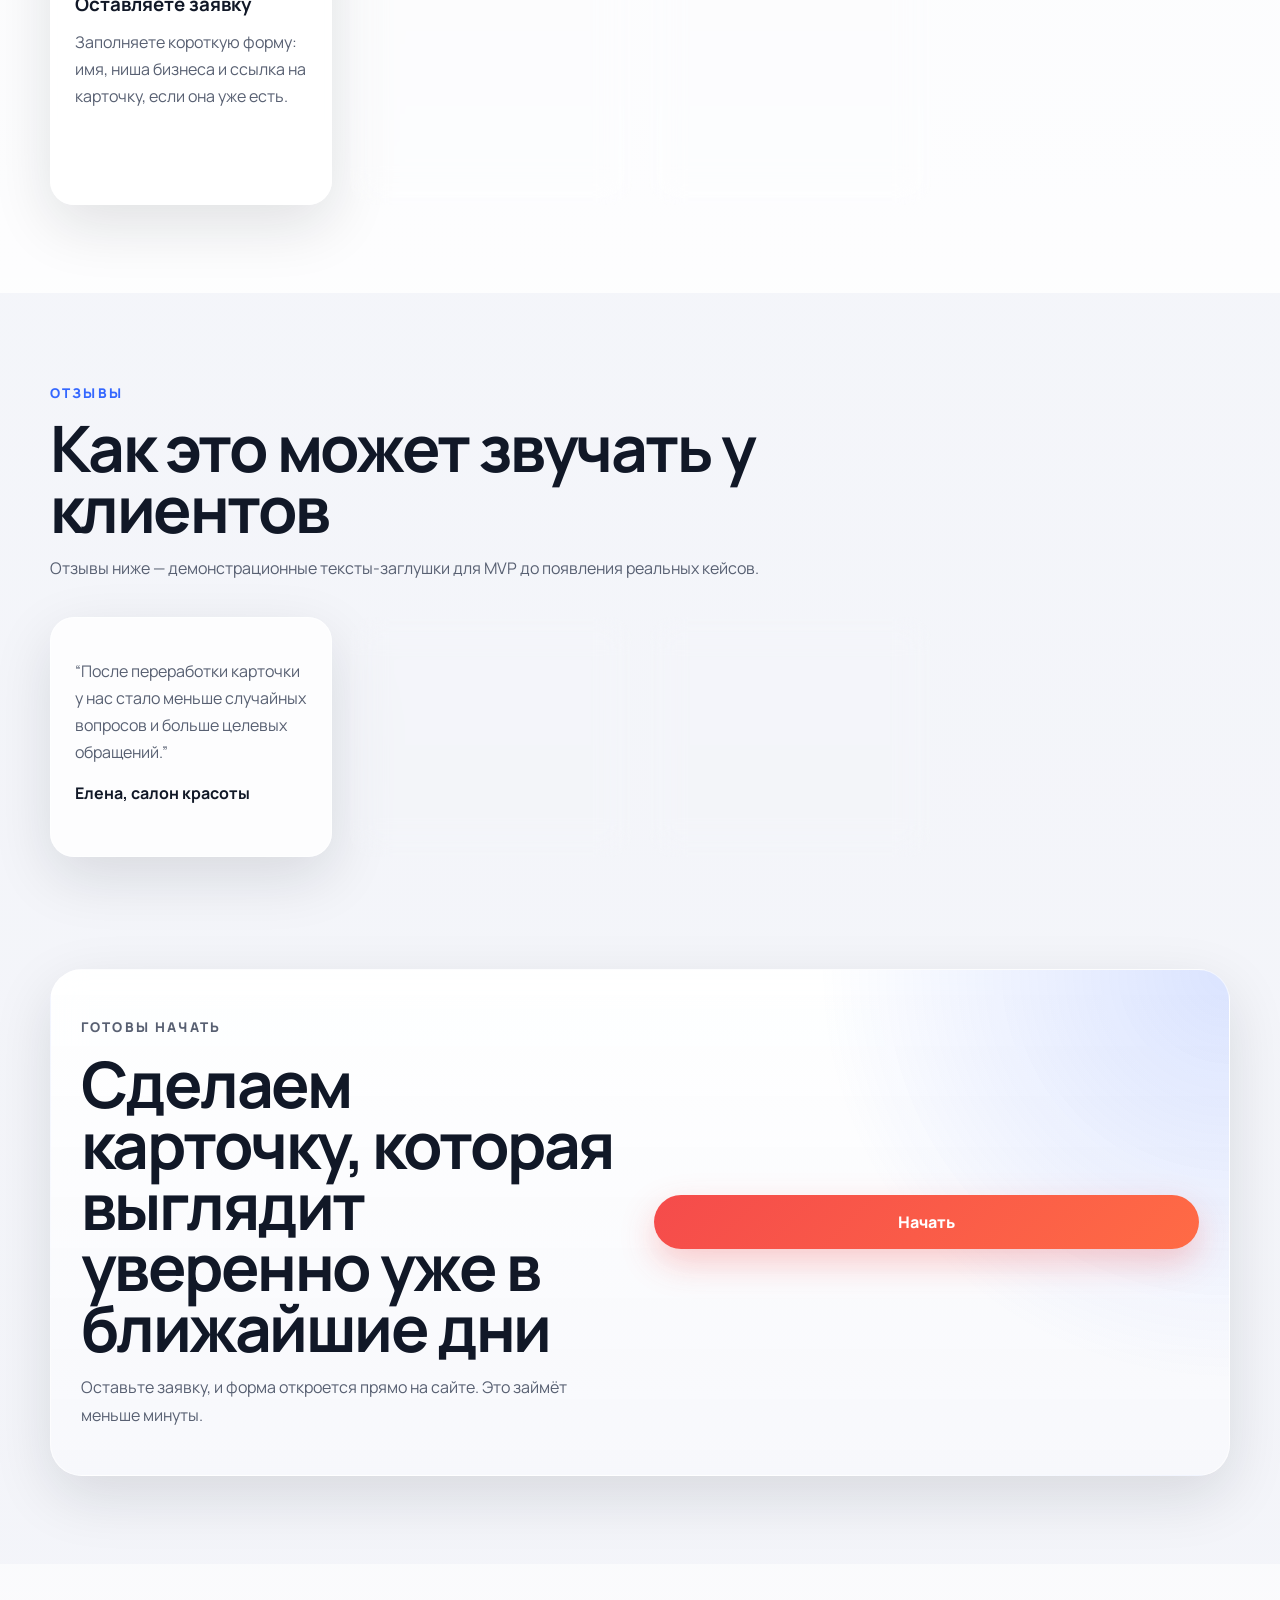
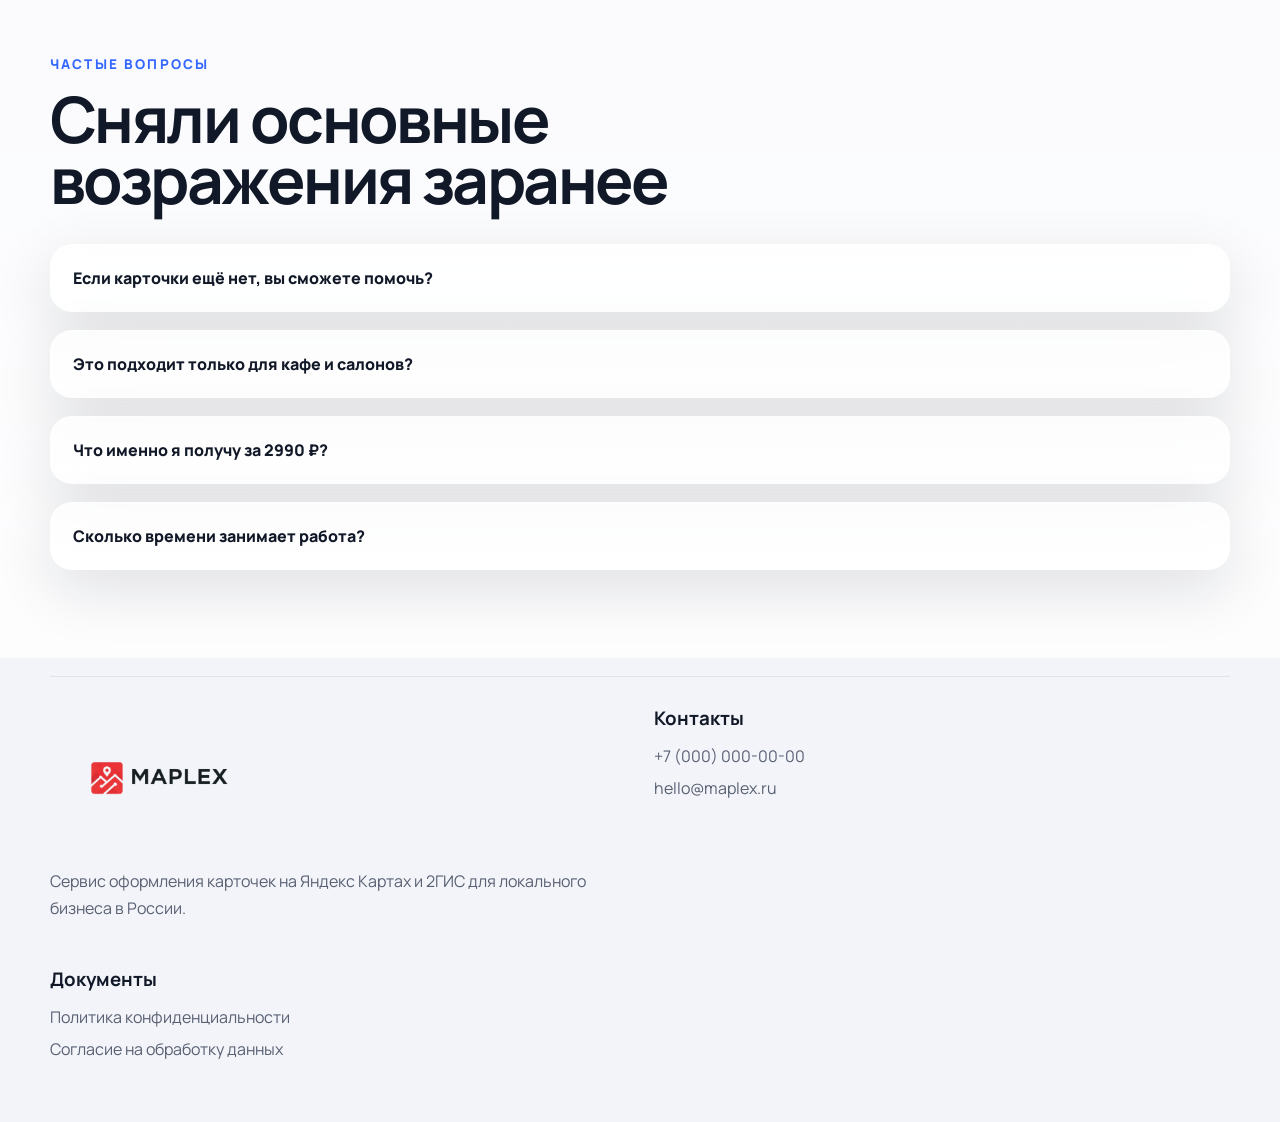
==== commit 7f8958eb: "Force fixed header behavior" ====
--- a/index.html
+++ b/index.html
@@ -22,7 +22,7 @@
     href="https://fonts.googleapis.com/css2?family=Manrope:wght@400;500;600;700;800&display=swap"
     rel="stylesheet"
   >
-  <link rel="stylesheet" href="styles.css?v=6">
+  <link rel="stylesheet" href="styles.css?v=7">
 </head>
 <body>
   <div class="page-shell">
--- a/styles.css
+++ b/styles.css
@@ -29,6 +29,7 @@
 
 body {
   margin: 0;
+  padding-top: 140px;
   font-family: "Manrope", sans-serif;
   color: var(--text);
   background:
@@ -78,10 +79,10 @@
 }
 
 .site-header {
-  position: fixed;
-  top: 0;
-  left: 0;
-  right: 0;
+  position: fixed !important;
+  top: 0 !important;
+  left: 0 !important;
+  right: 0 !important;
   z-index: 40;
   backdrop-filter: blur(18px);
   background: rgba(247, 247, 251, 0.72);
@@ -110,10 +111,6 @@
   display: block;
   max-width: 540px;
   max-height: 128px;
-}
-
-main {
-  padding-top: 140px;
 }
 
 .footer-logo {
@@ -922,6 +919,10 @@
 }
 
 @media (max-width: 767px) {
+  body {
+    padding-top: 120px;
+  }
+
   .header-inner {
     min-height: 120px;
   }
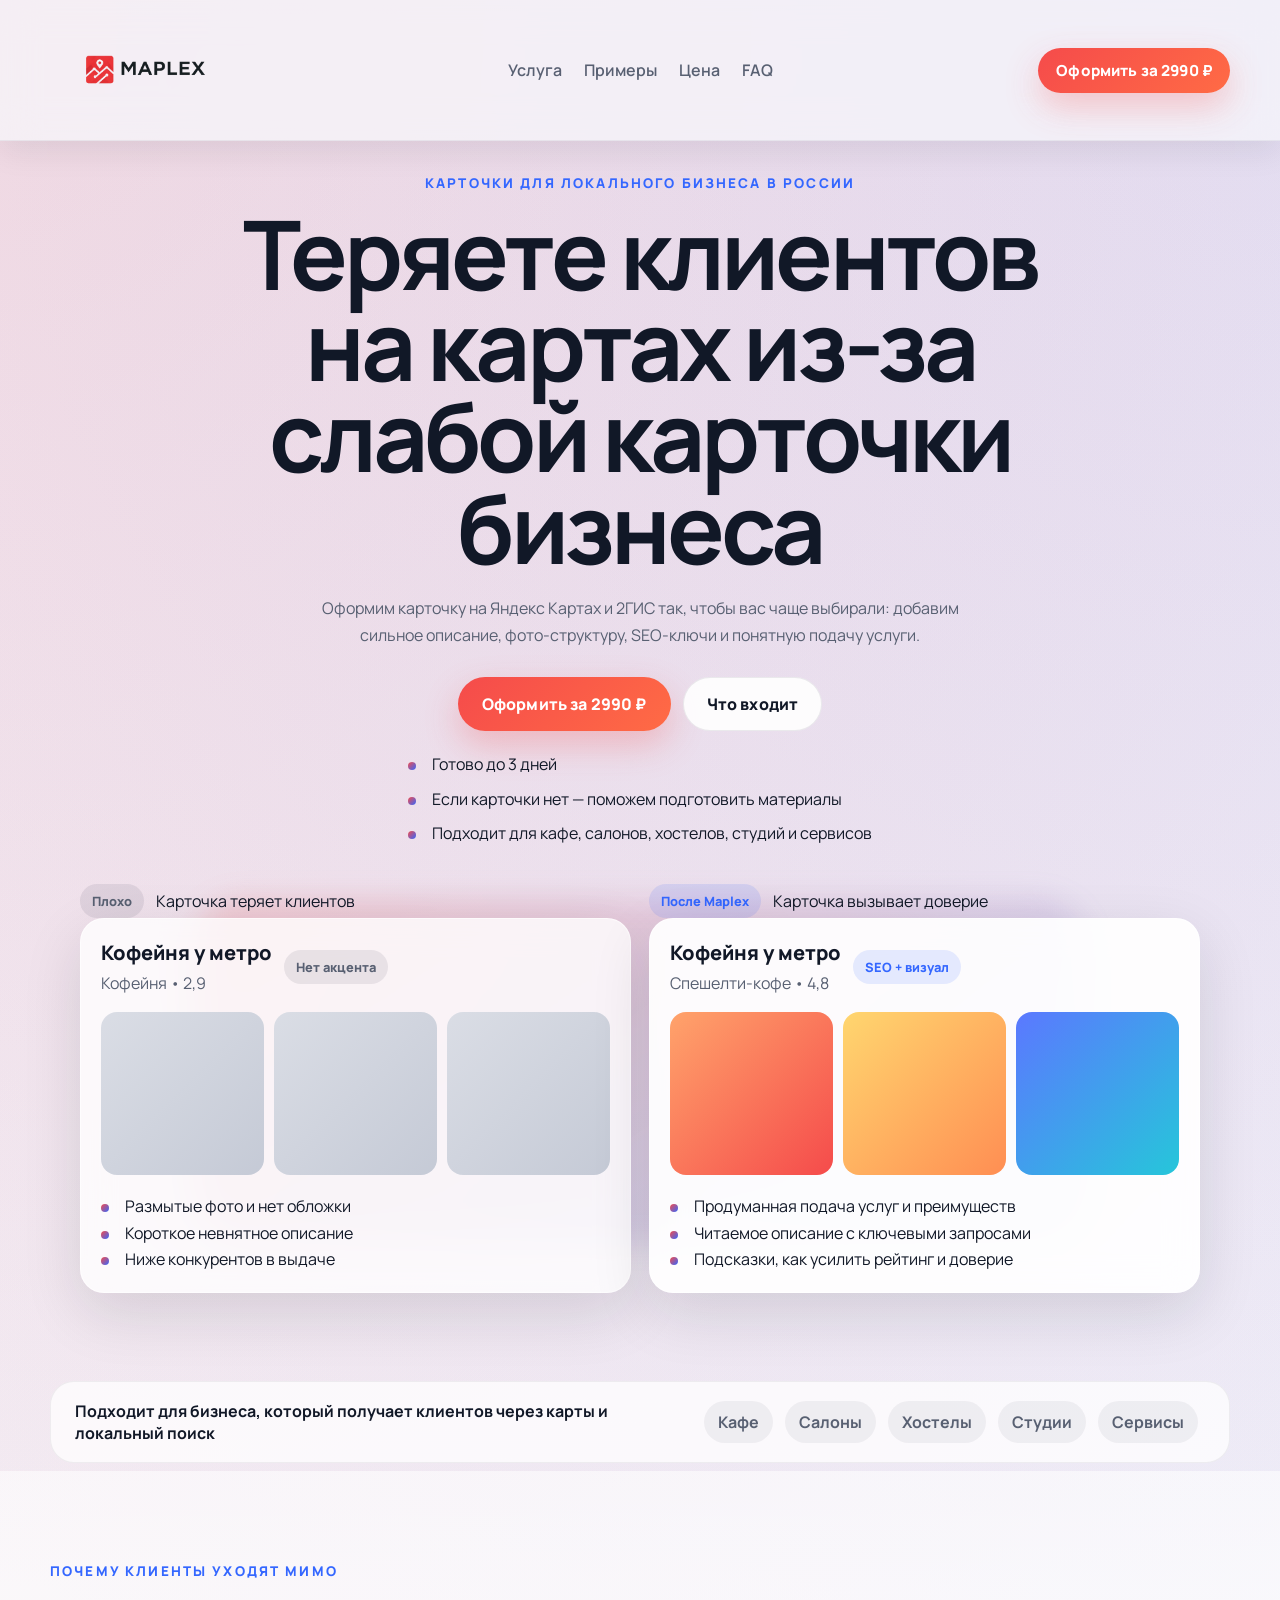
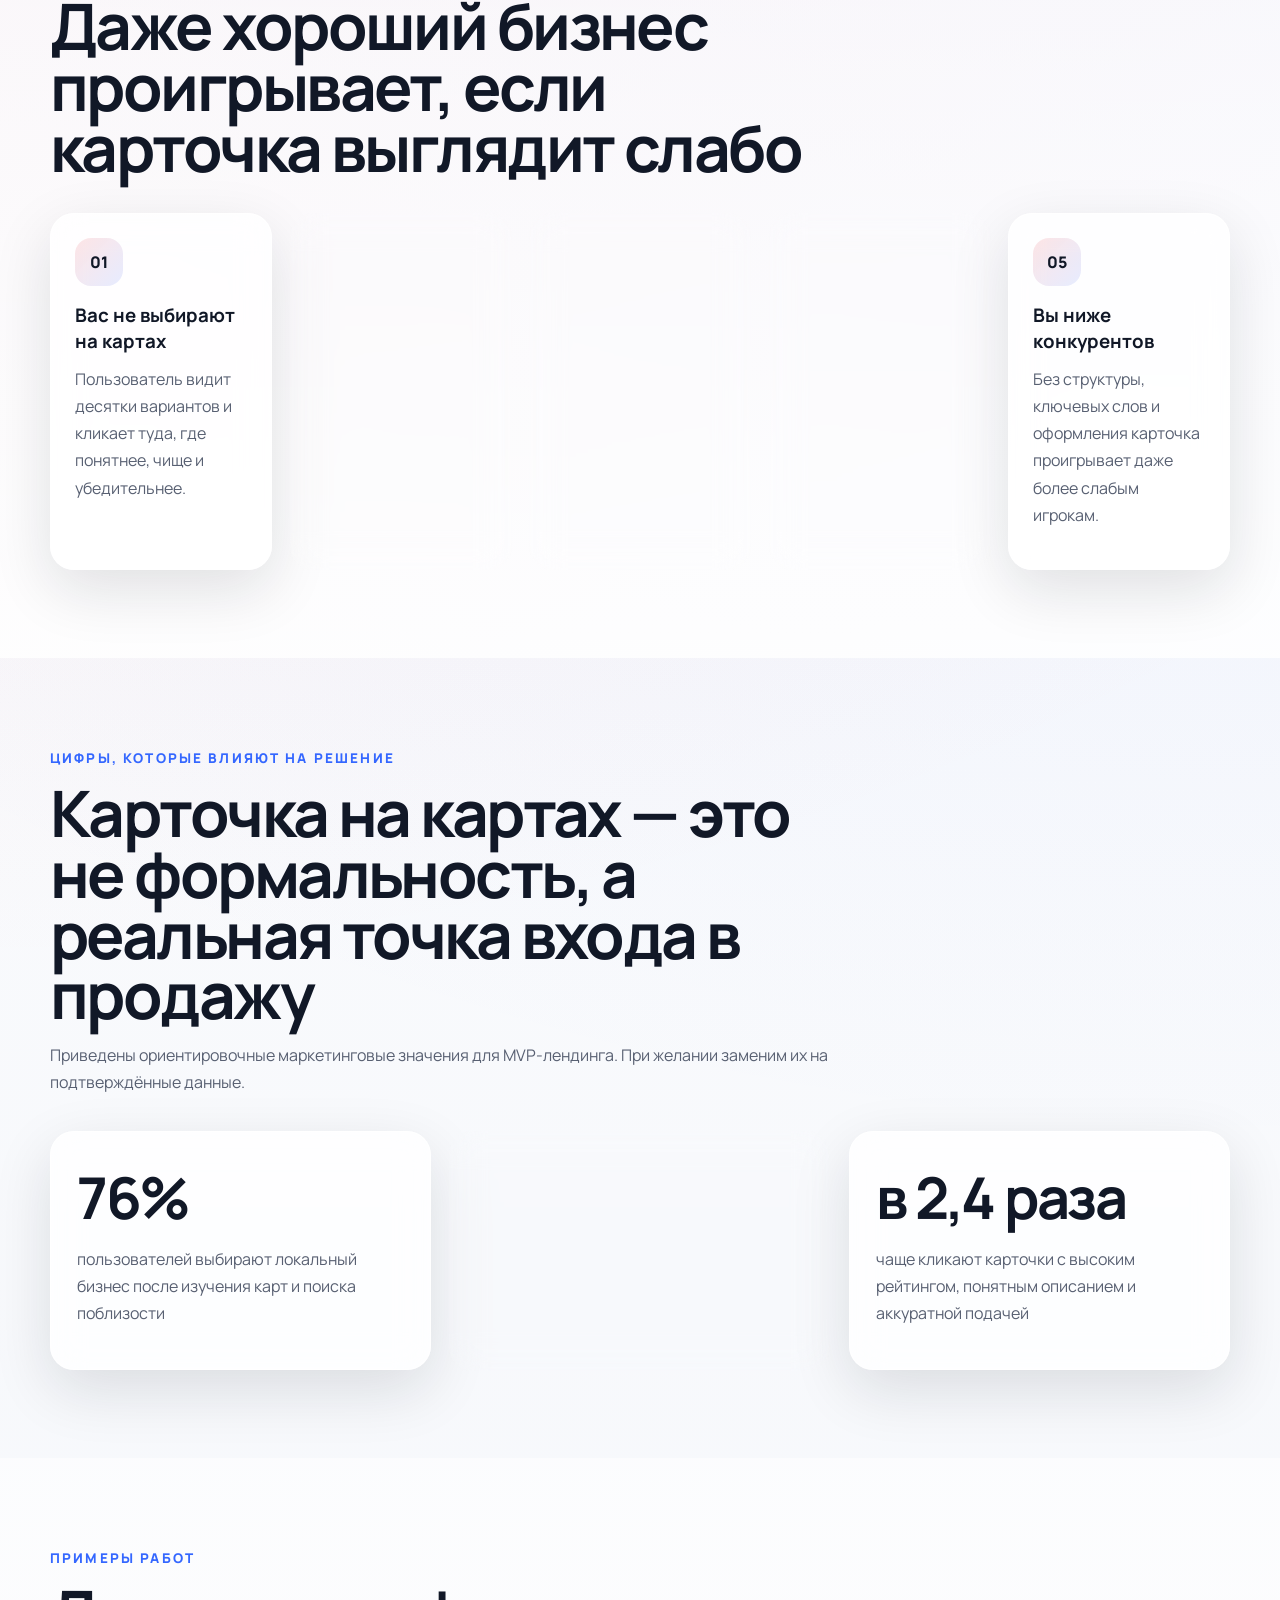
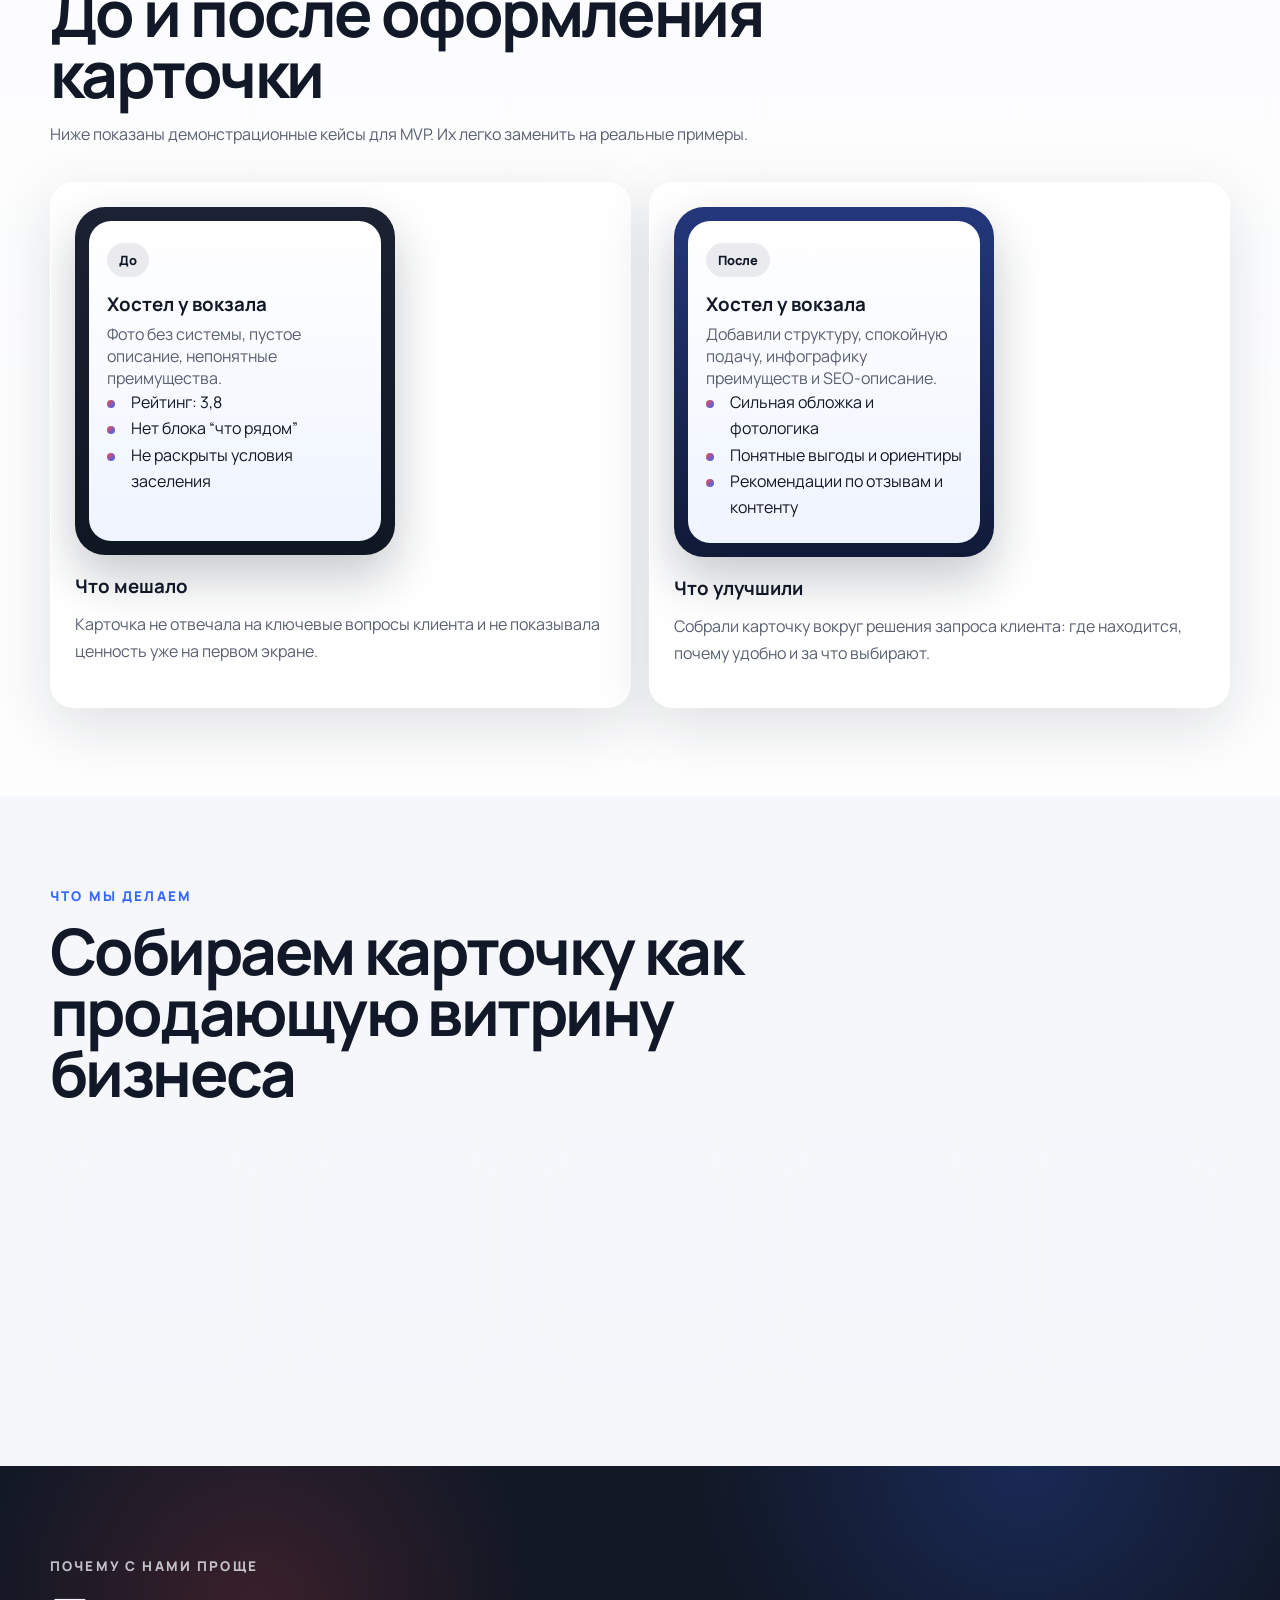
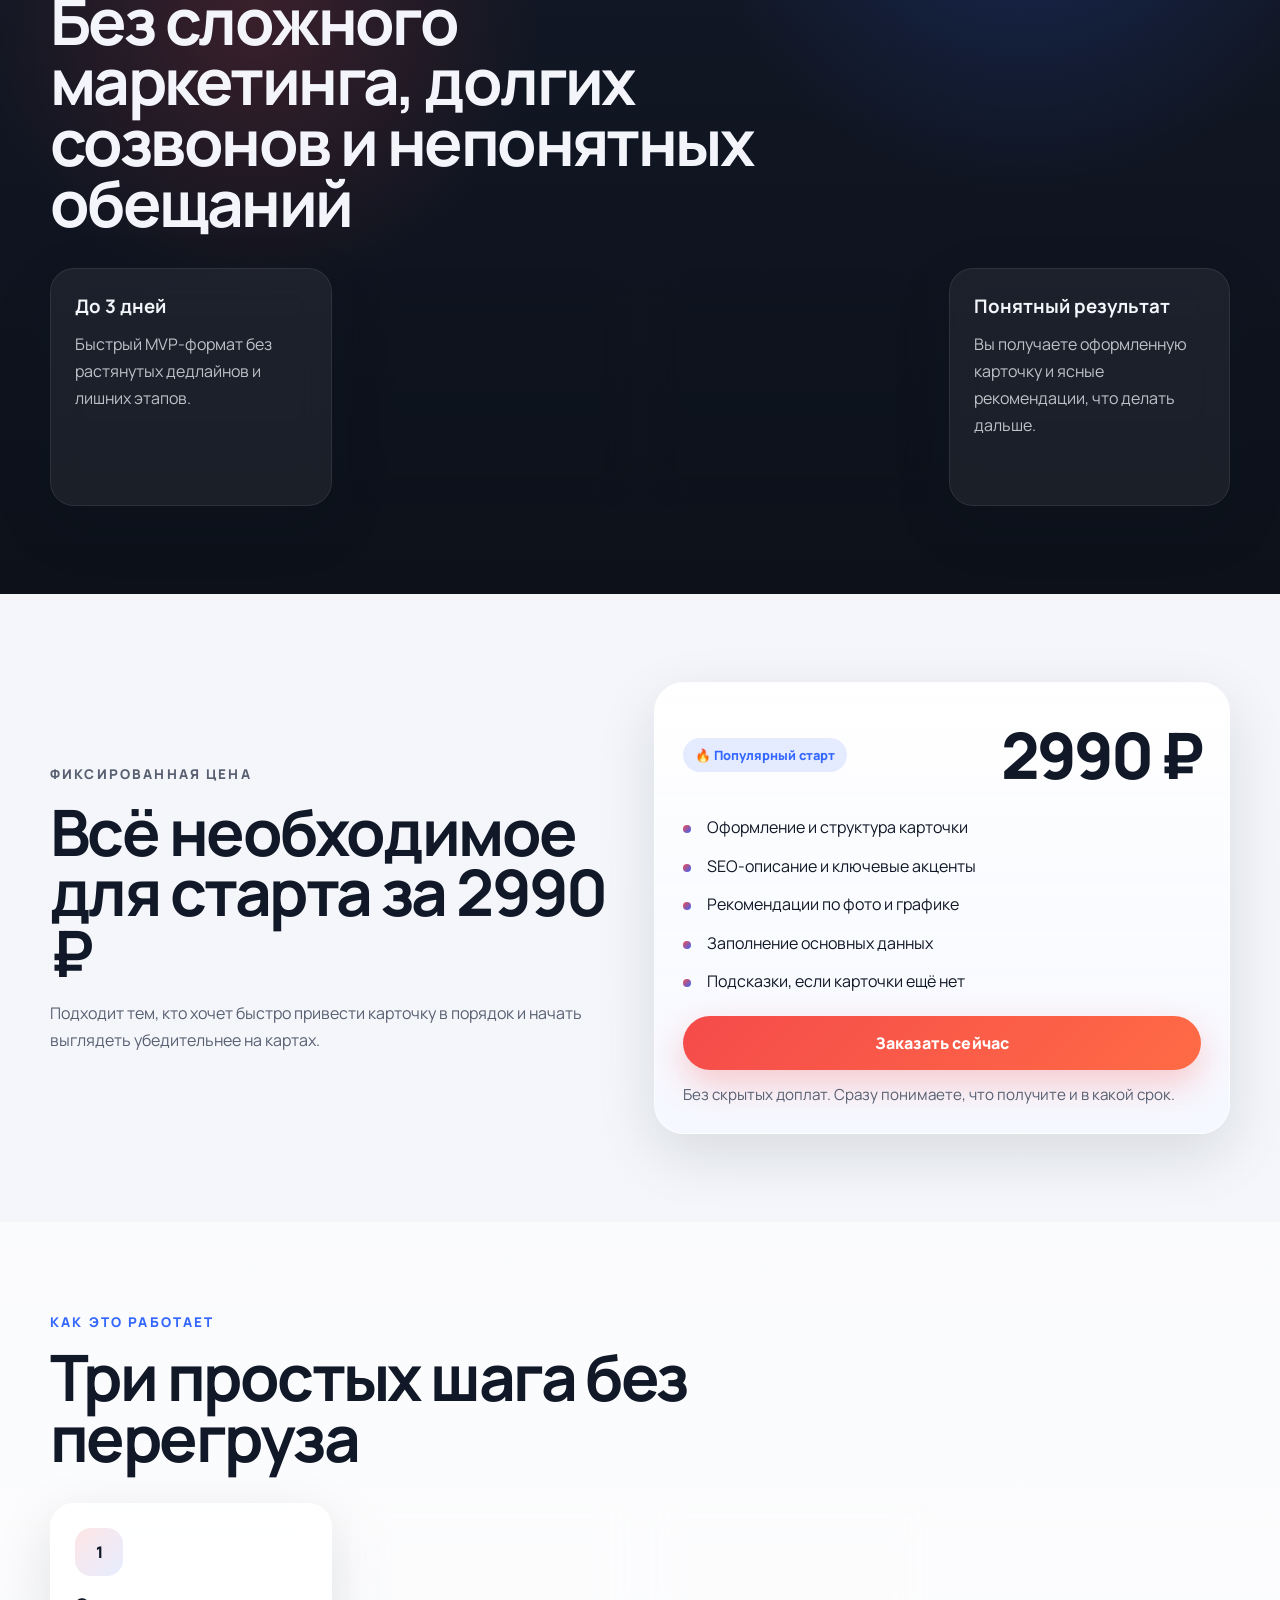
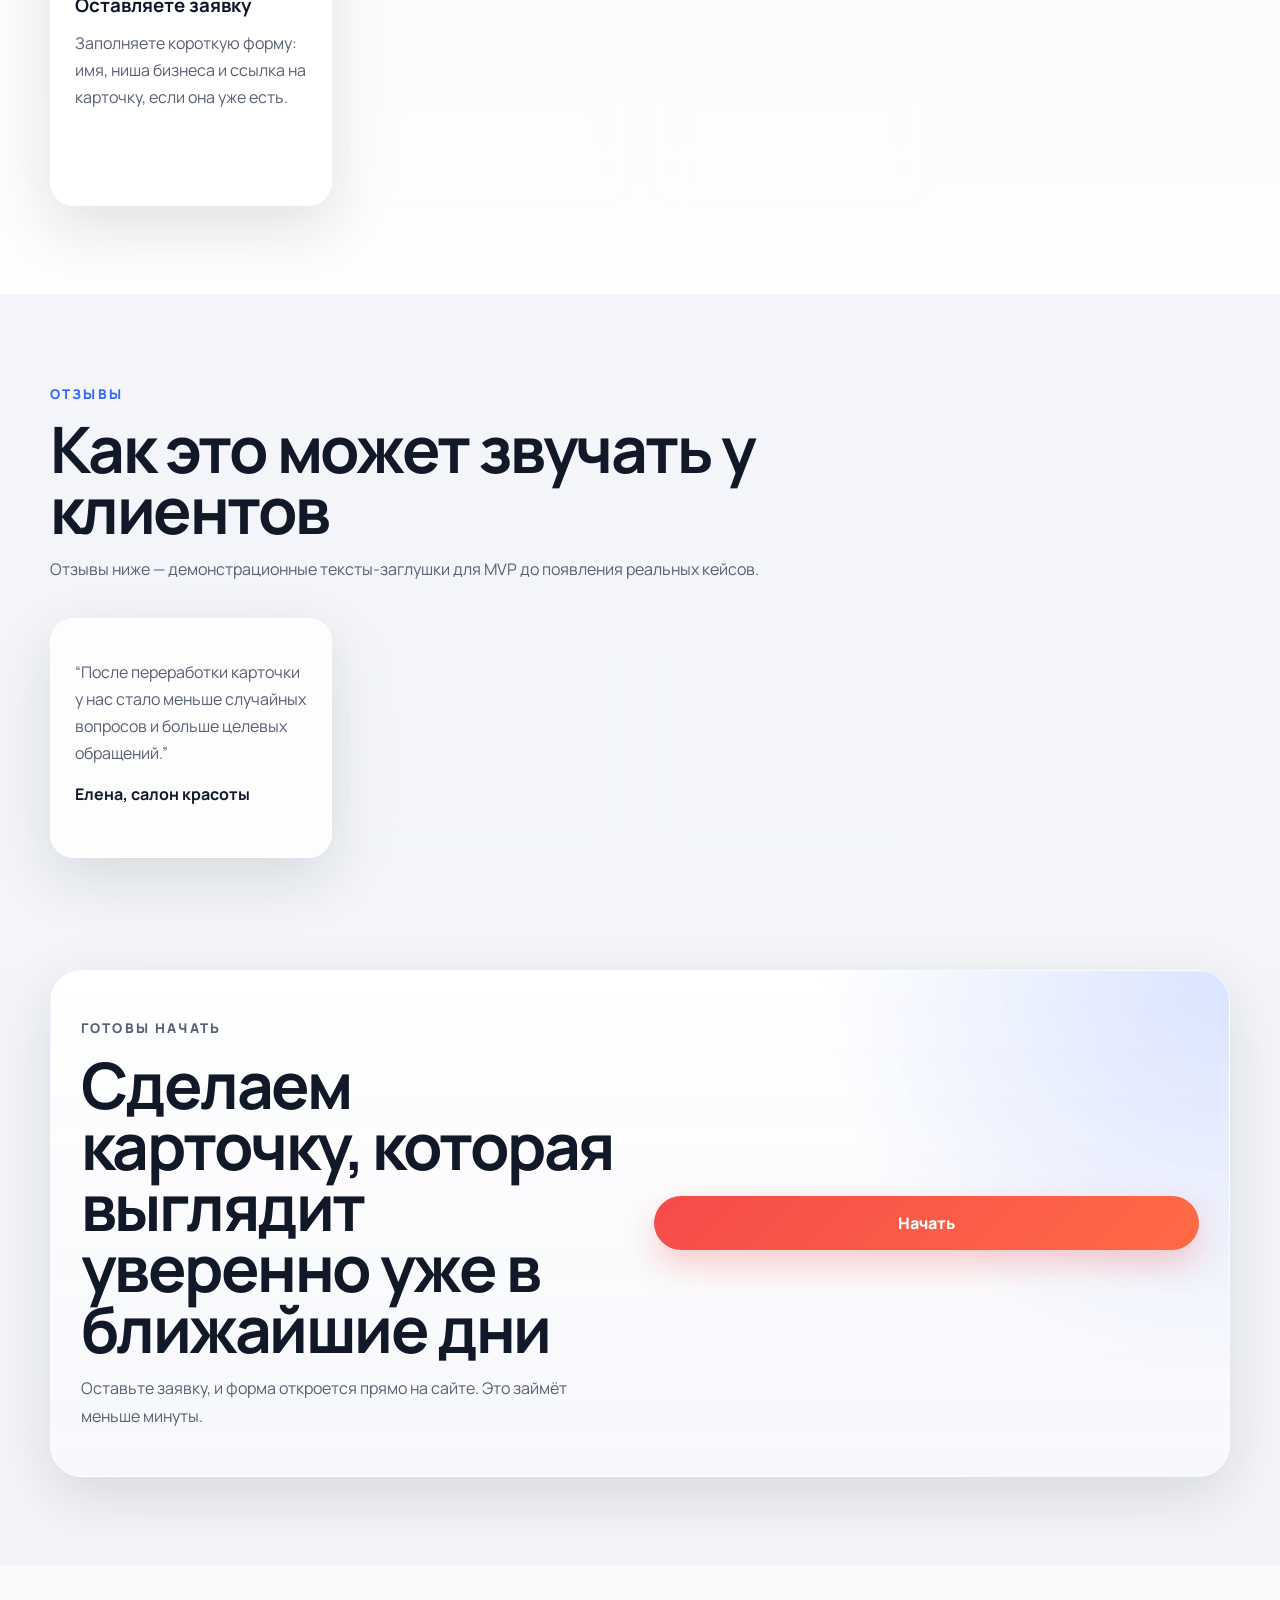
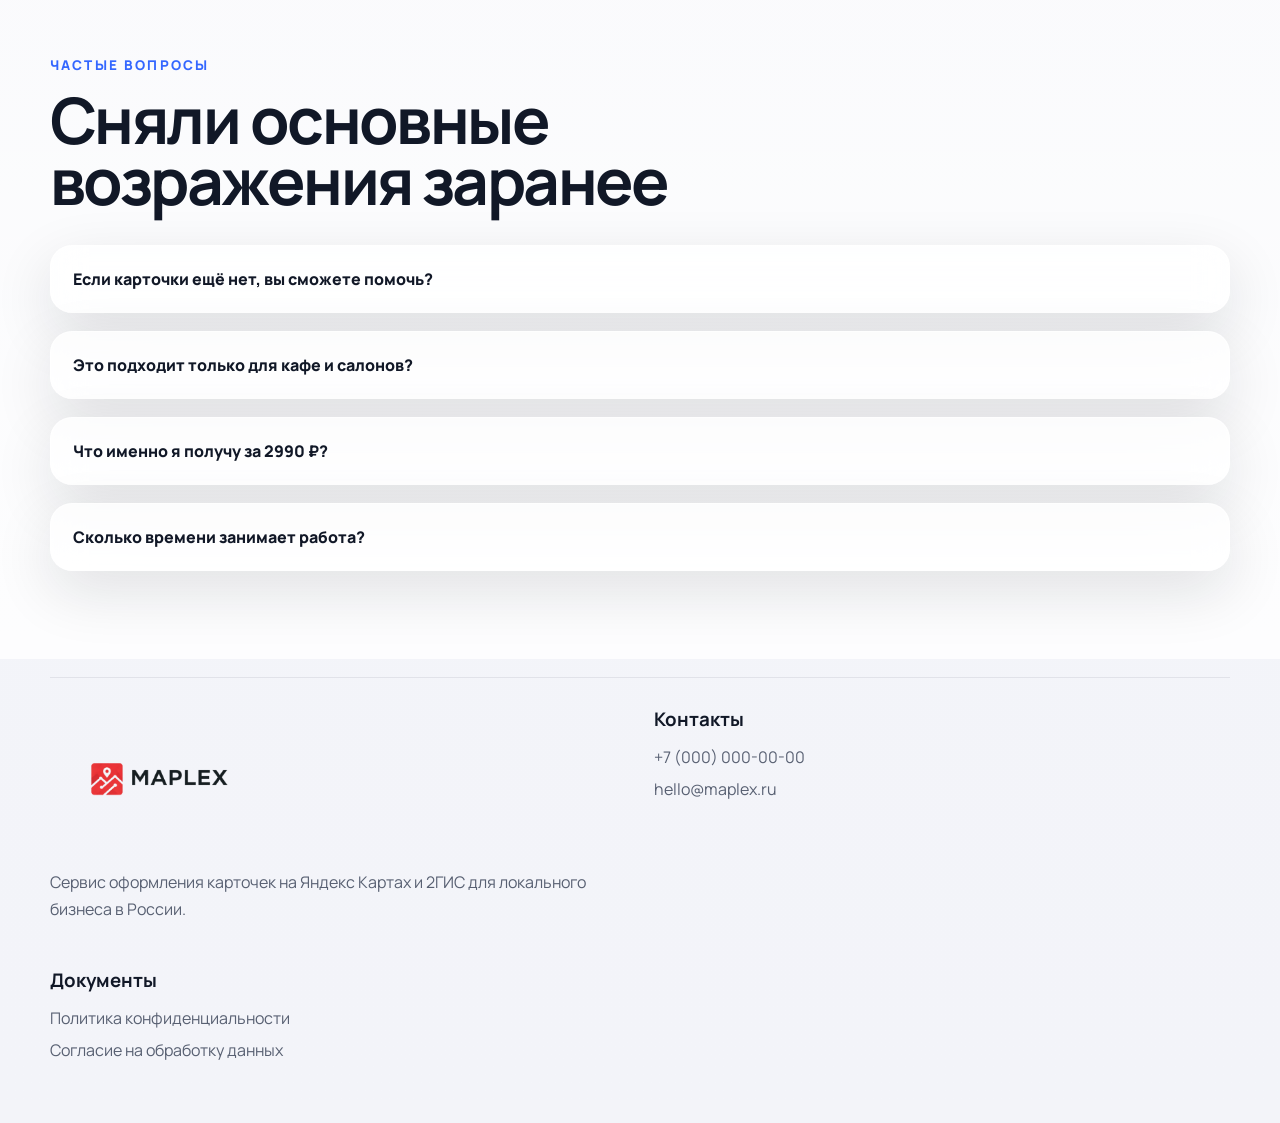
==== commit 73dbc4f6: "Restore sticky header behavior" ====
--- a/index.html
+++ b/index.html
@@ -22,7 +22,7 @@
     href="https://fonts.googleapis.com/css2?family=Manrope:wght@400;500;600;700;800&display=swap"
     rel="stylesheet"
   >
-  <link rel="stylesheet" href="styles.css?v=7">
+  <link rel="stylesheet" href="styles.css?v=8">
 </head>
 <body>
   <div class="page-shell">
--- a/styles.css
+++ b/styles.css
@@ -29,7 +29,6 @@
 
 body {
   margin: 0;
-  padding-top: 140px;
   font-family: "Manrope", sans-serif;
   color: var(--text);
   background:
@@ -54,7 +53,7 @@
 }
 
 .page-shell {
-  overflow-x: clip;
+  overflow: visible;
 }
 
 .container {
@@ -79,11 +78,9 @@
 }
 
 .site-header {
-  position: fixed !important;
-  top: 0 !important;
-  left: 0 !important;
-  right: 0 !important;
-  z-index: 40;
+  position: sticky;
+  top: 0;
+  z-index: 60;
   backdrop-filter: blur(18px);
   background: rgba(247, 247, 251, 0.72);
   border-bottom: 1px solid rgba(17, 24, 39, 0.05);
@@ -919,10 +916,6 @@
 }
 
 @media (max-width: 767px) {
-  body {
-    padding-top: 120px;
-  }
-
   .header-inner {
     min-height: 120px;
   }
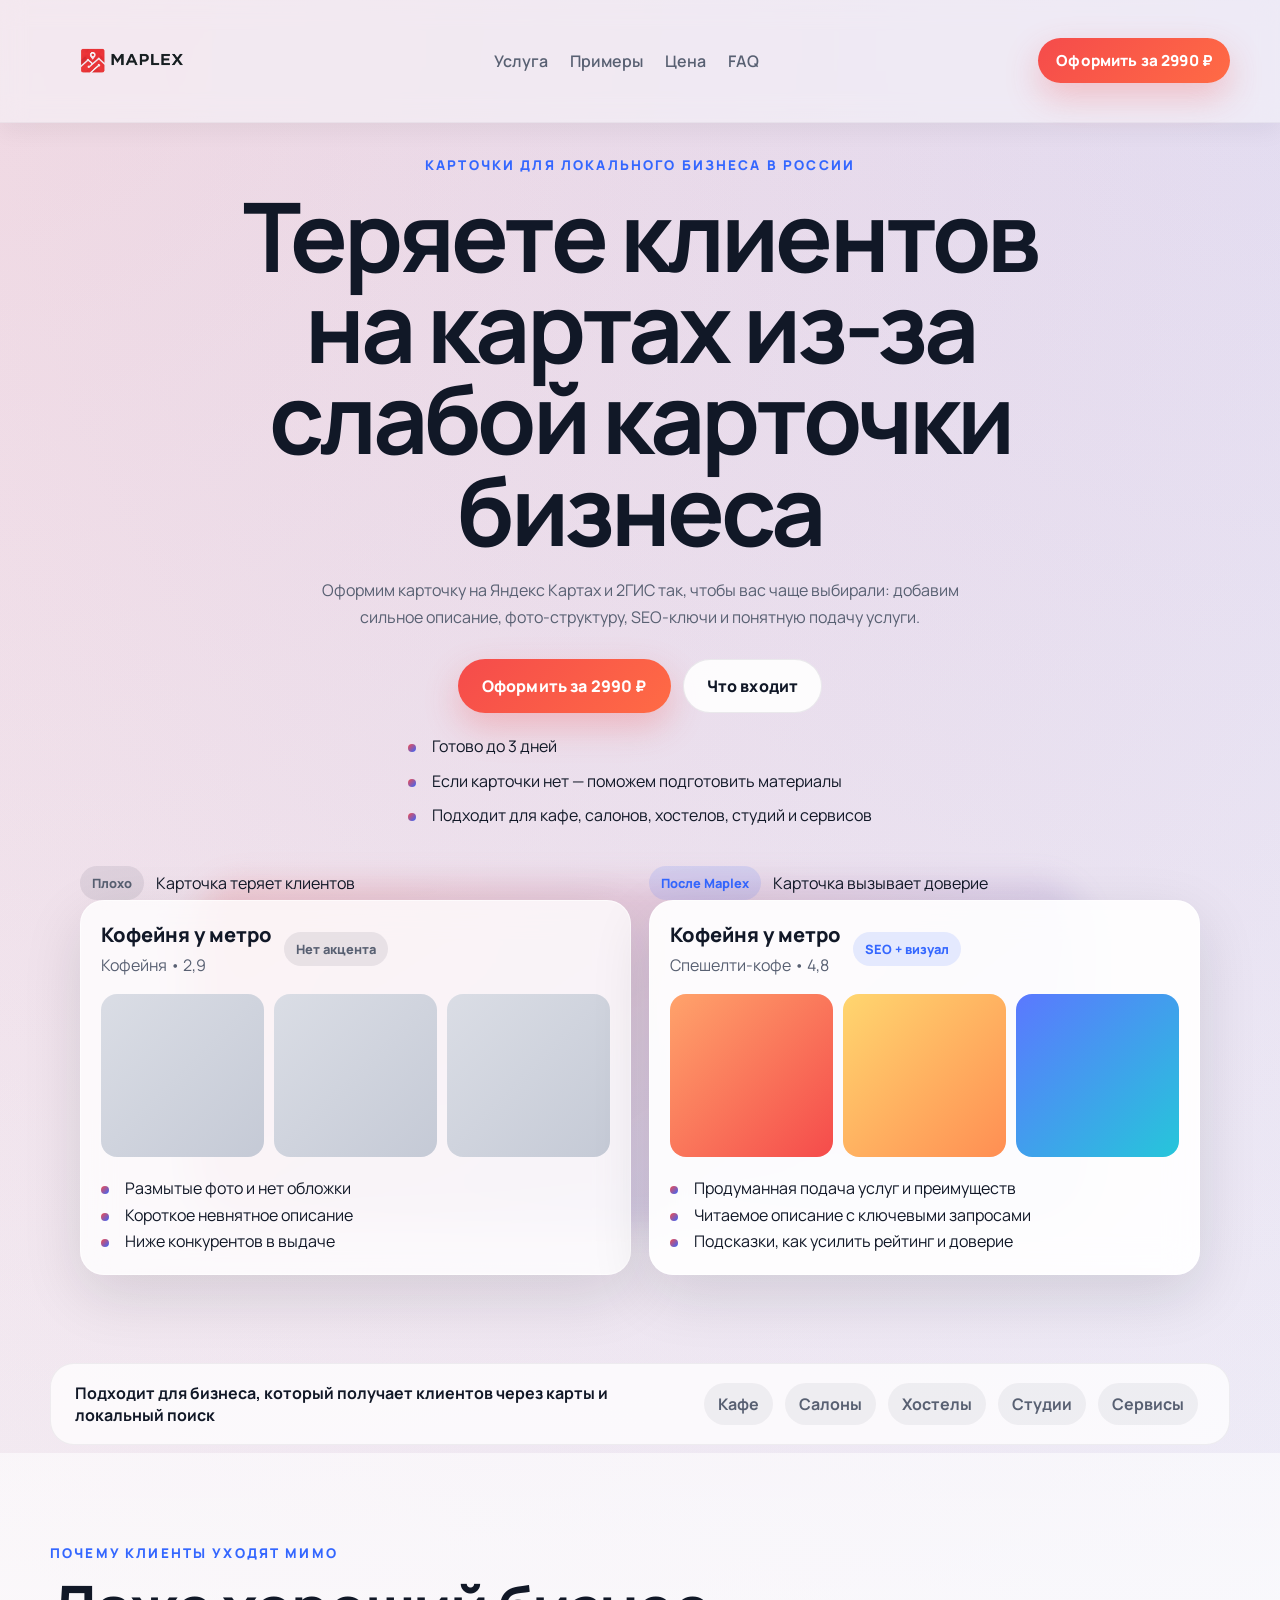
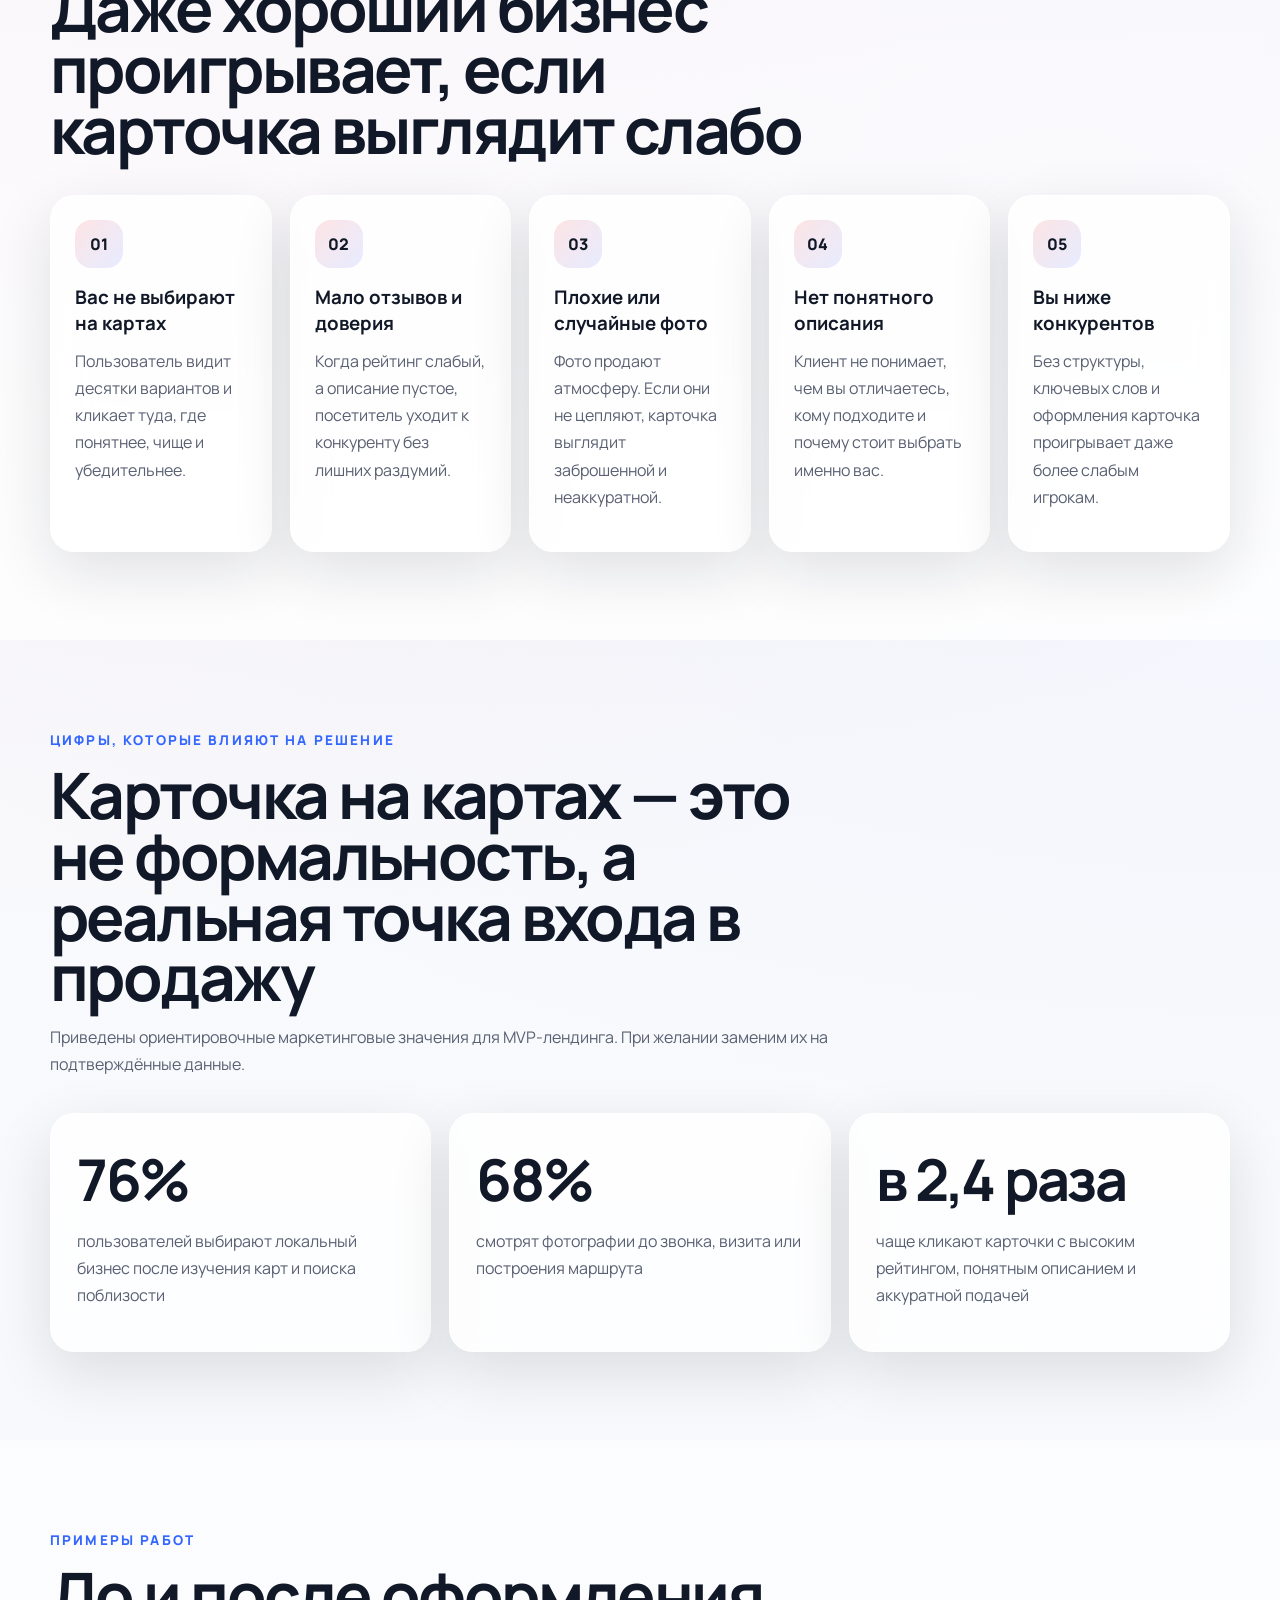
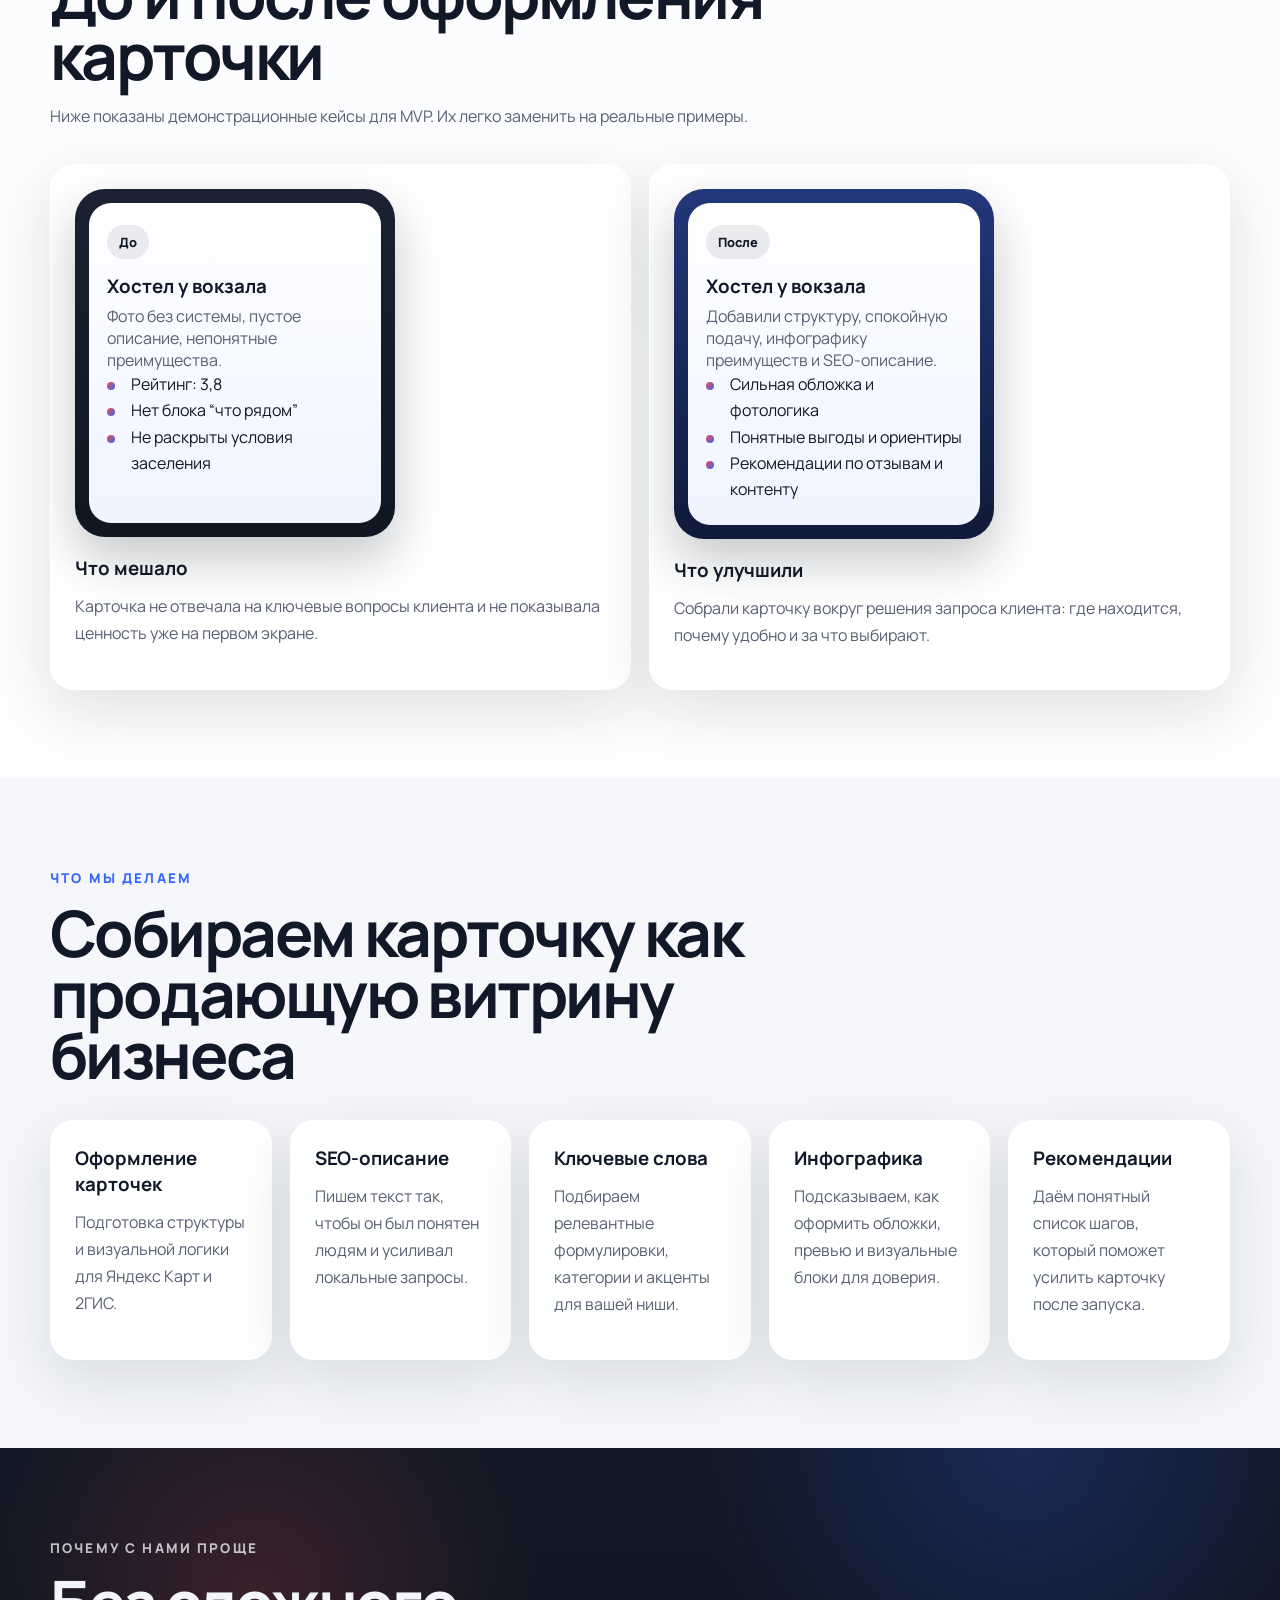
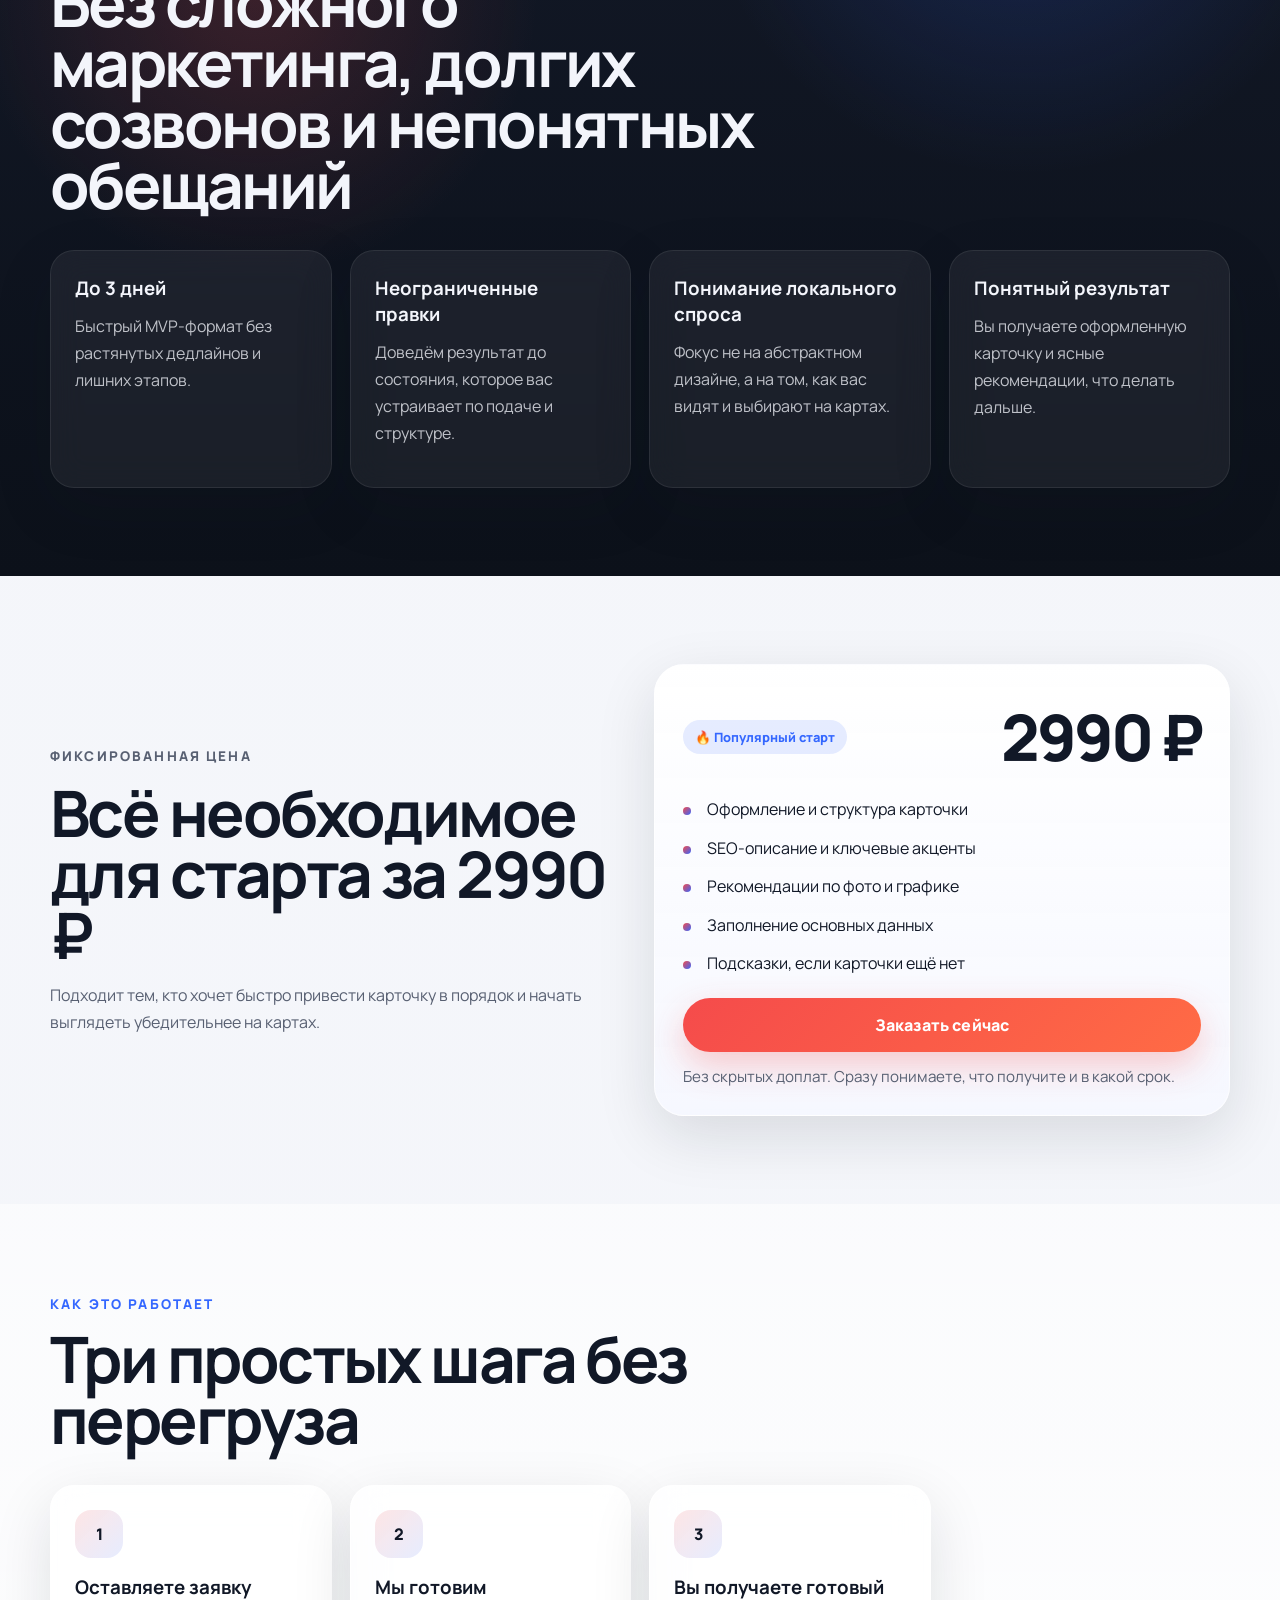
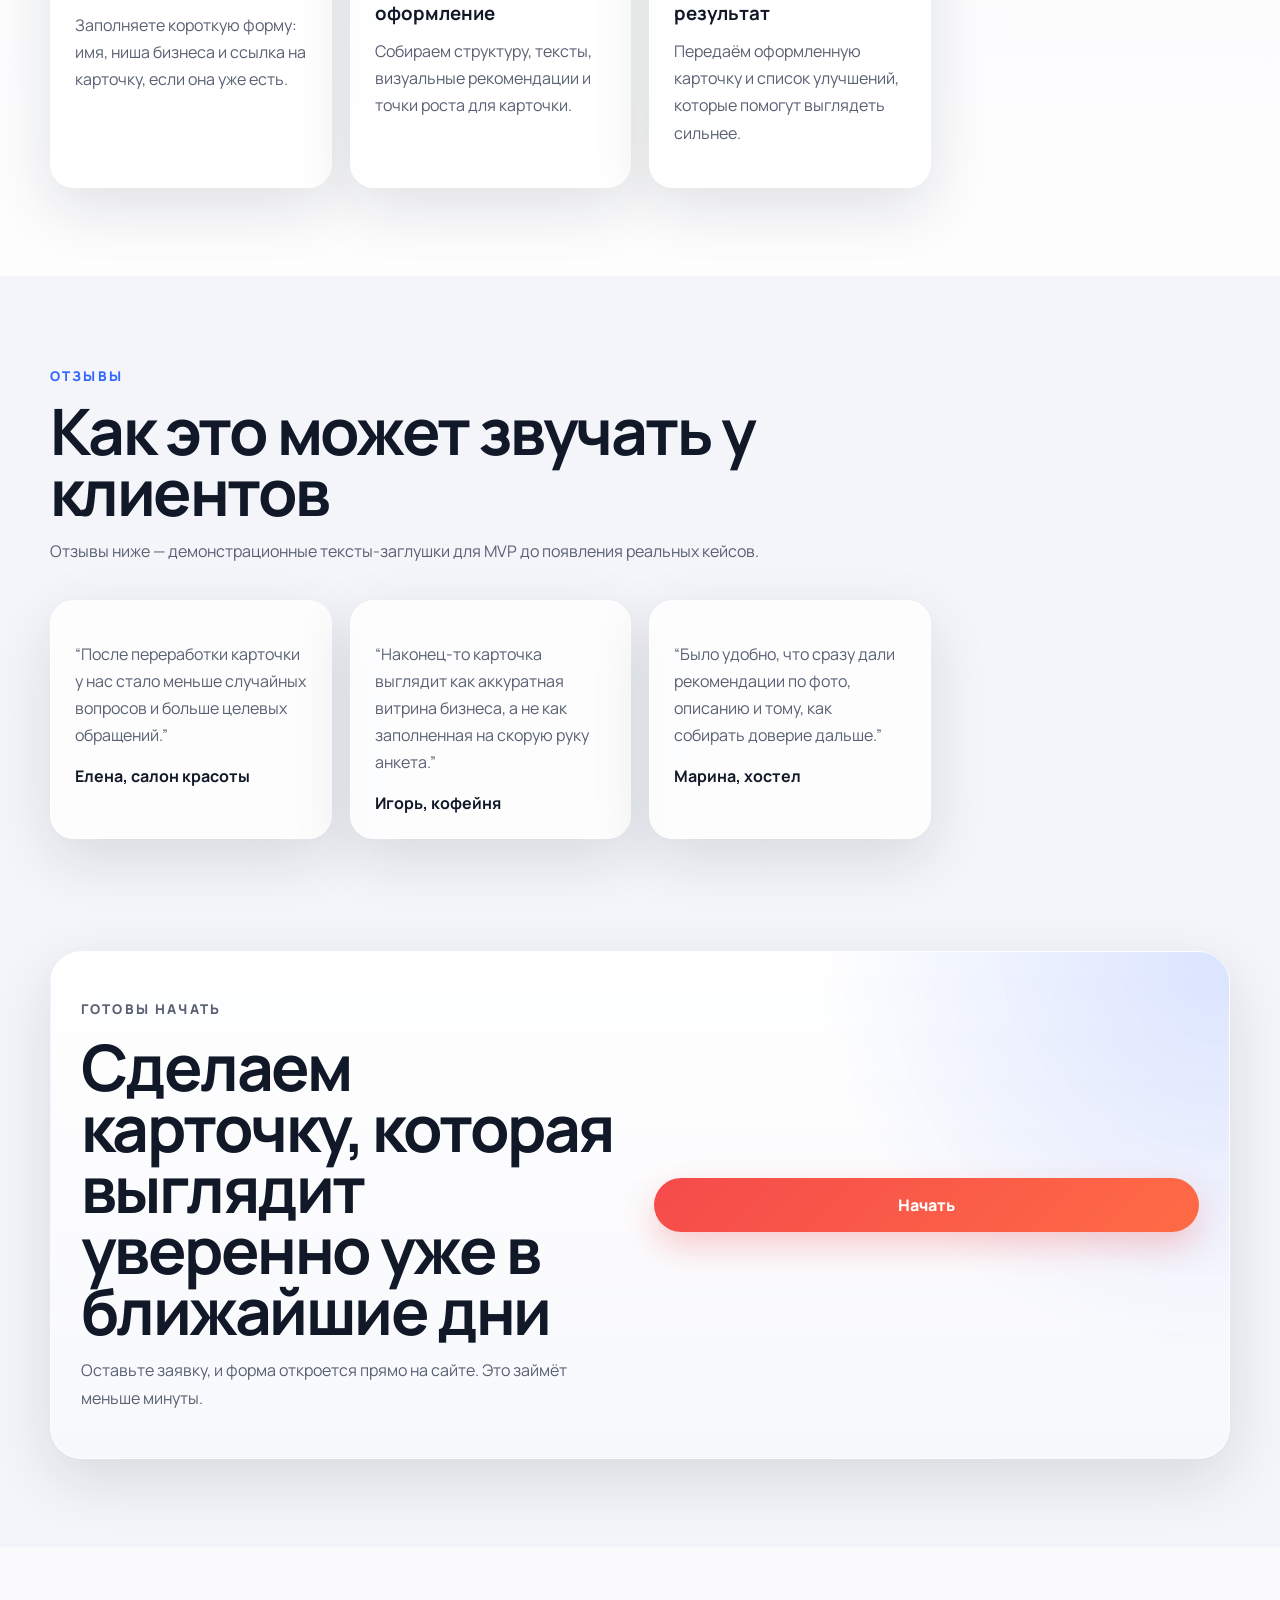
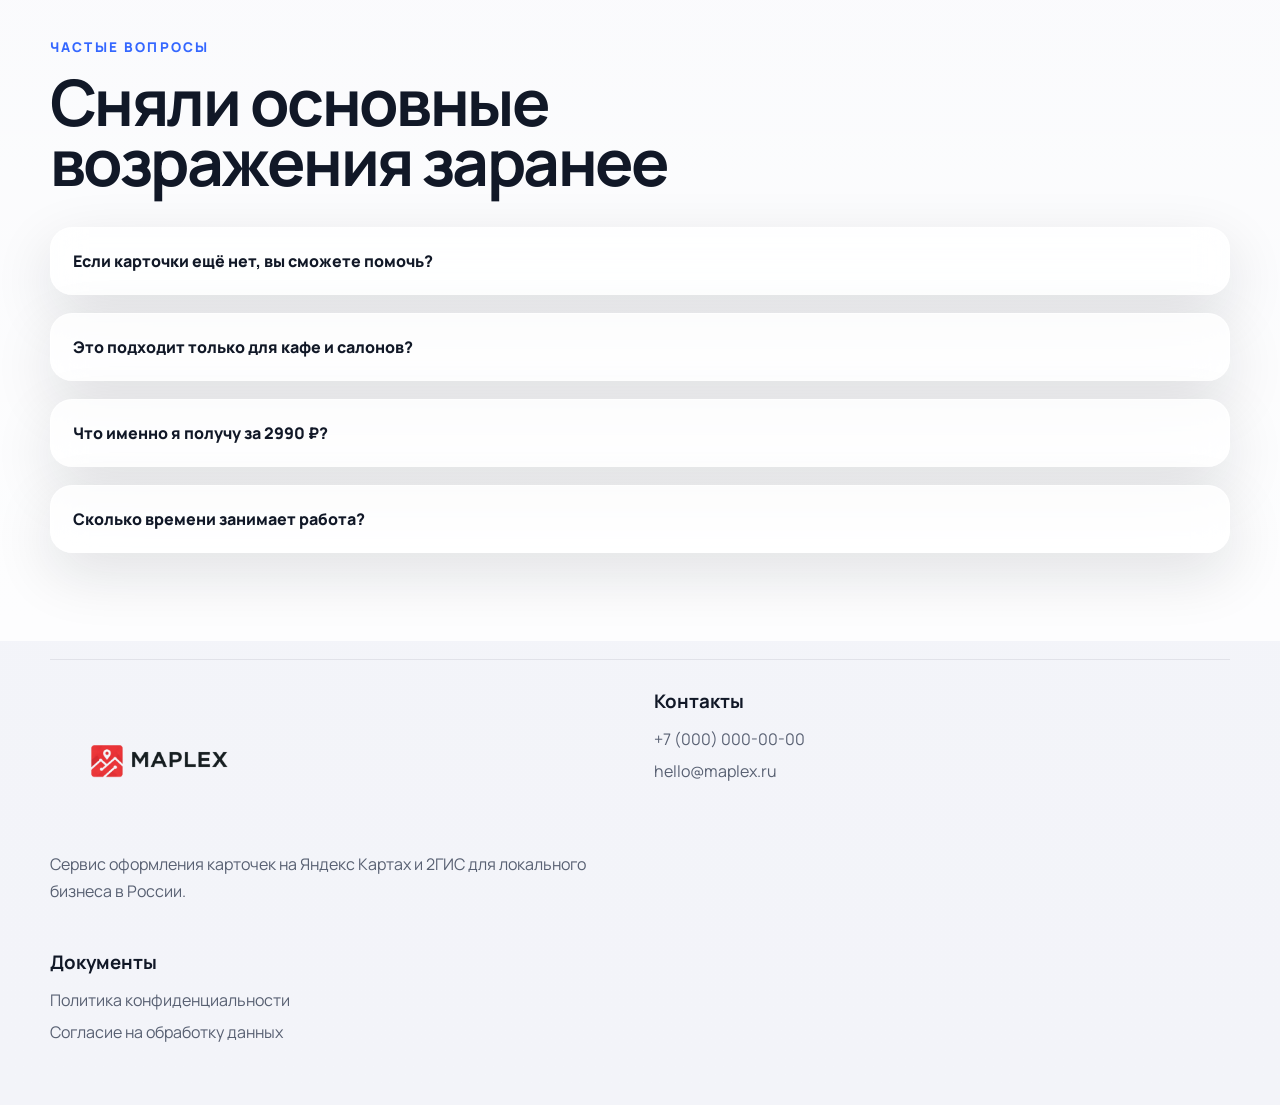
==== commit 4d198cd4: "Make header thinner and lighter" ====
--- a/index.html
+++ b/index.html
@@ -22,7 +22,7 @@
     href="https://fonts.googleapis.com/css2?family=Manrope:wght@400;500;600;700;800&display=swap"
     rel="stylesheet"
   >
-  <link rel="stylesheet" href="styles.css?v=8">
+  <link rel="stylesheet" href="styles.css?v=9">
 </head>
 <body>
   <div class="page-shell">
--- a/styles.css
+++ b/styles.css
@@ -81,10 +81,10 @@
   position: sticky;
   top: 0;
   z-index: 60;
-  backdrop-filter: blur(18px);
-  background: rgba(247, 247, 251, 0.72);
-  border-bottom: 1px solid rgba(17, 24, 39, 0.05);
-  box-shadow: 0 10px 30px rgba(15, 23, 34, 0.08);
+  backdrop-filter: blur(12px);
+  background: rgba(247, 247, 251, 0.52);
+  border-bottom: 1px solid rgba(17, 24, 39, 0.035);
+  box-shadow: 0 8px 22px rgba(15, 23, 34, 0.05);
 }
 
 .header-inner {
@@ -92,7 +92,7 @@
   align-items: center;
   justify-content: space-between;
   gap: 16px;
-  min-height: 140px;
+  min-height: 116px;
 }
 
 .brand {
@@ -106,8 +106,8 @@
   width: auto;
   height: auto;
   display: block;
-  max-width: 540px;
-  max-height: 128px;
+  max-width: 584px;
+  max-height: 110px;
 }
 
 .footer-logo {
@@ -917,7 +917,7 @@
 
 @media (max-width: 767px) {
   .header-inner {
-    min-height: 120px;
+    min-height: 96px;
   }
 
   .button-small {
@@ -933,8 +933,8 @@
   }
 
   .brand-logo {
-    max-width: 420px;
-    max-height: 98px;
+    max-width: 448px;
+    max-height: 84px;
   }
 
   .footer-logo {
